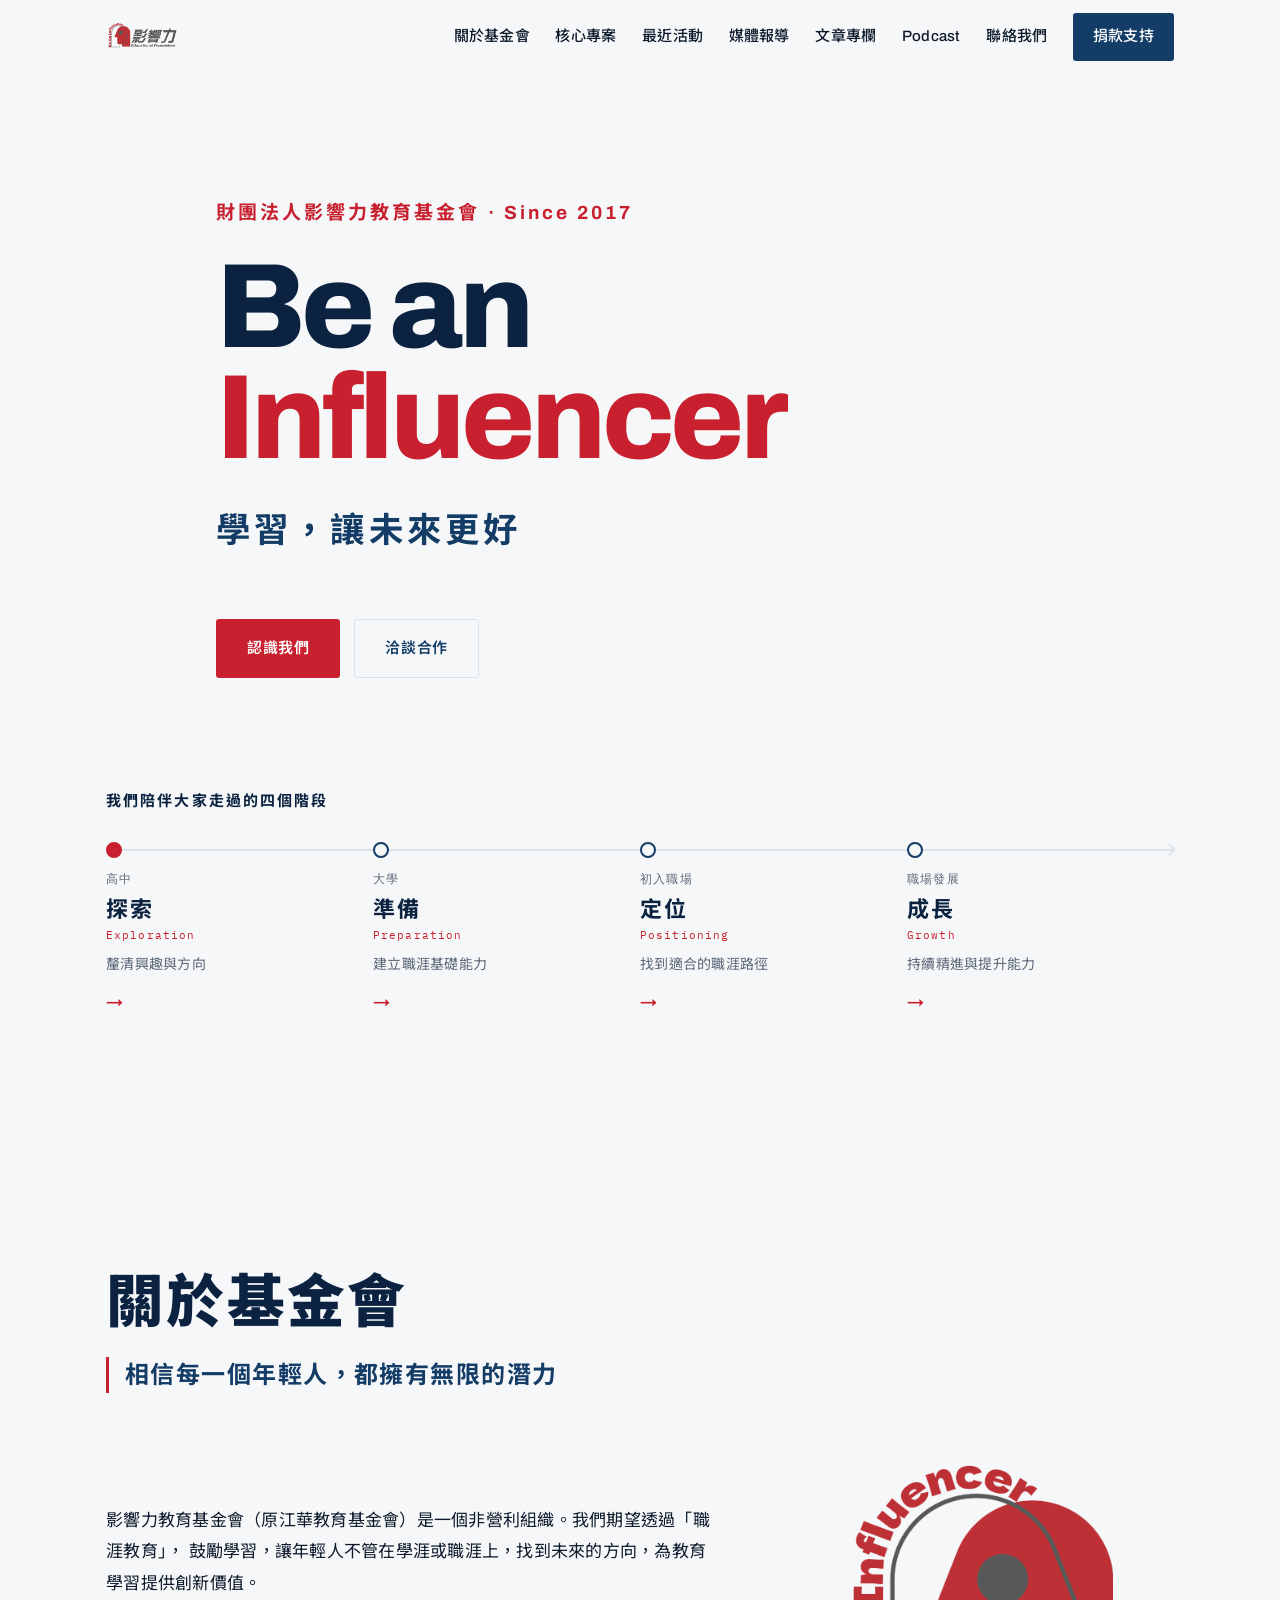
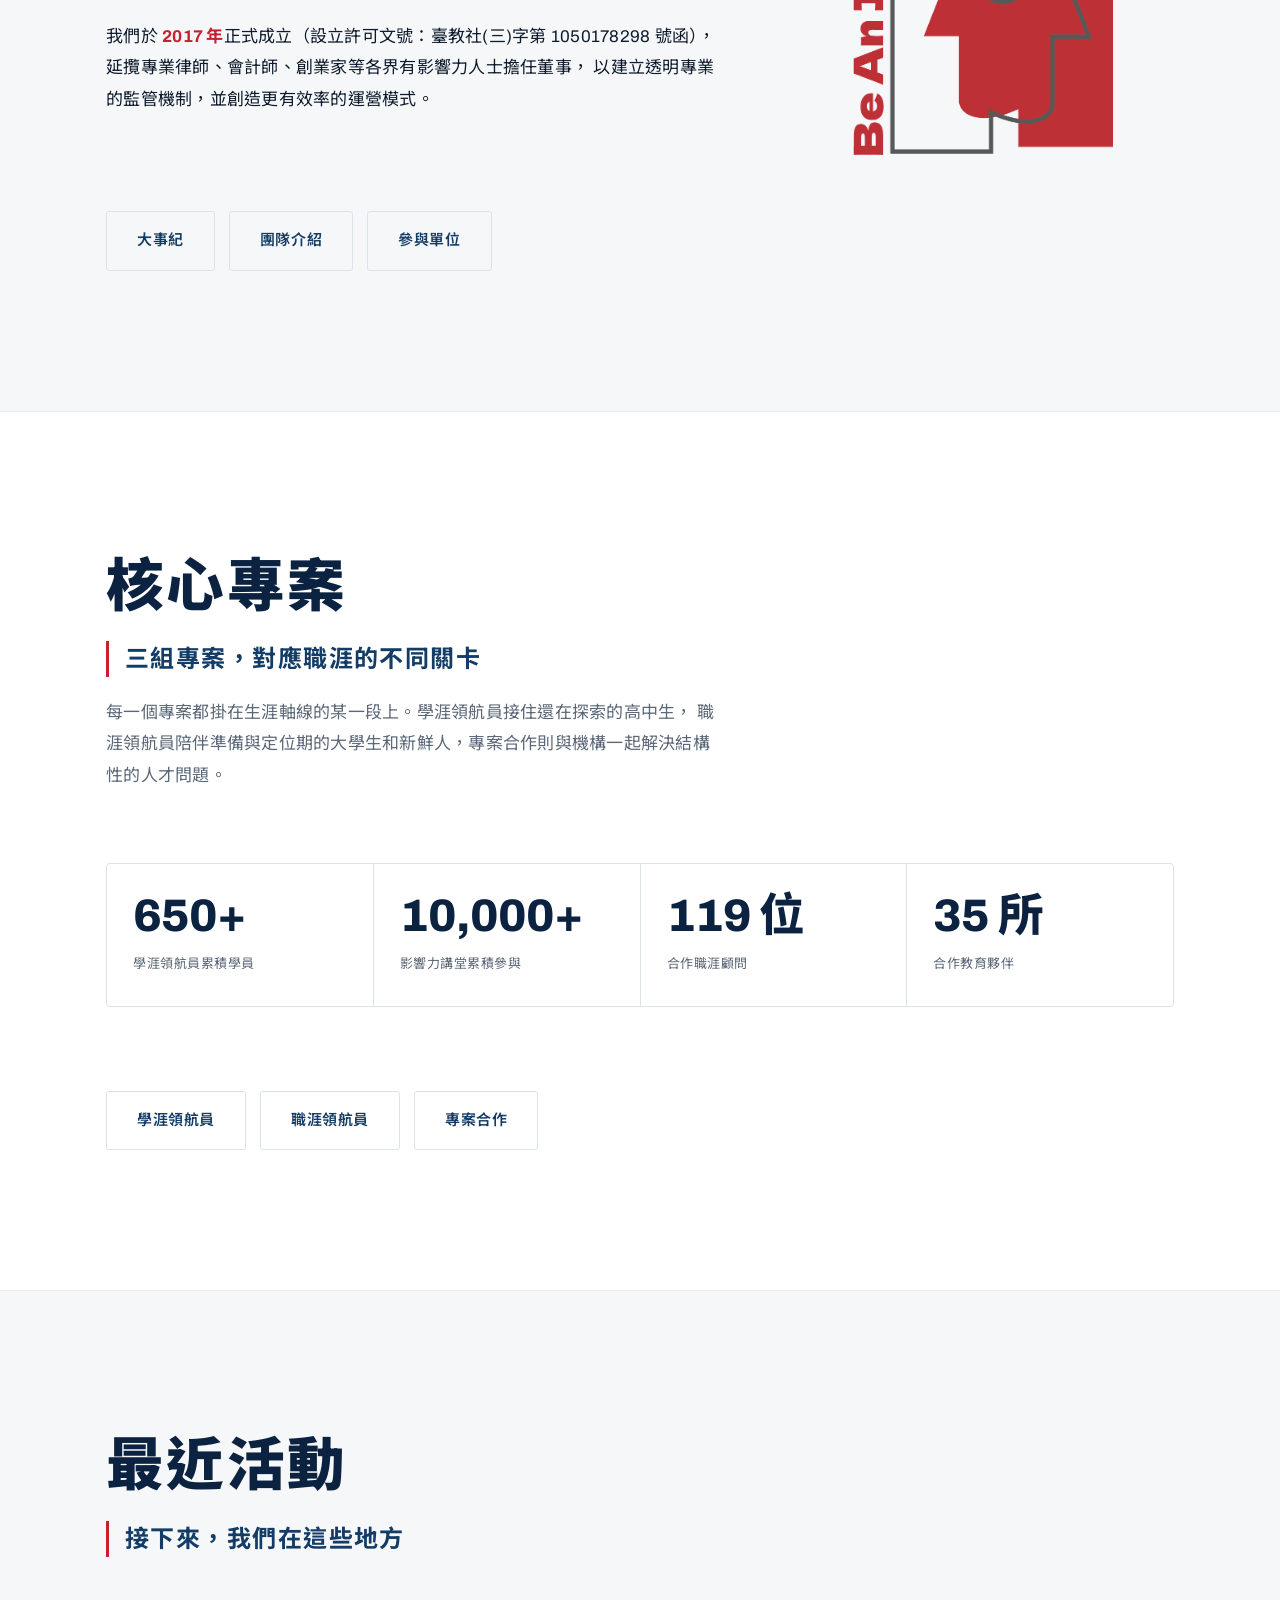
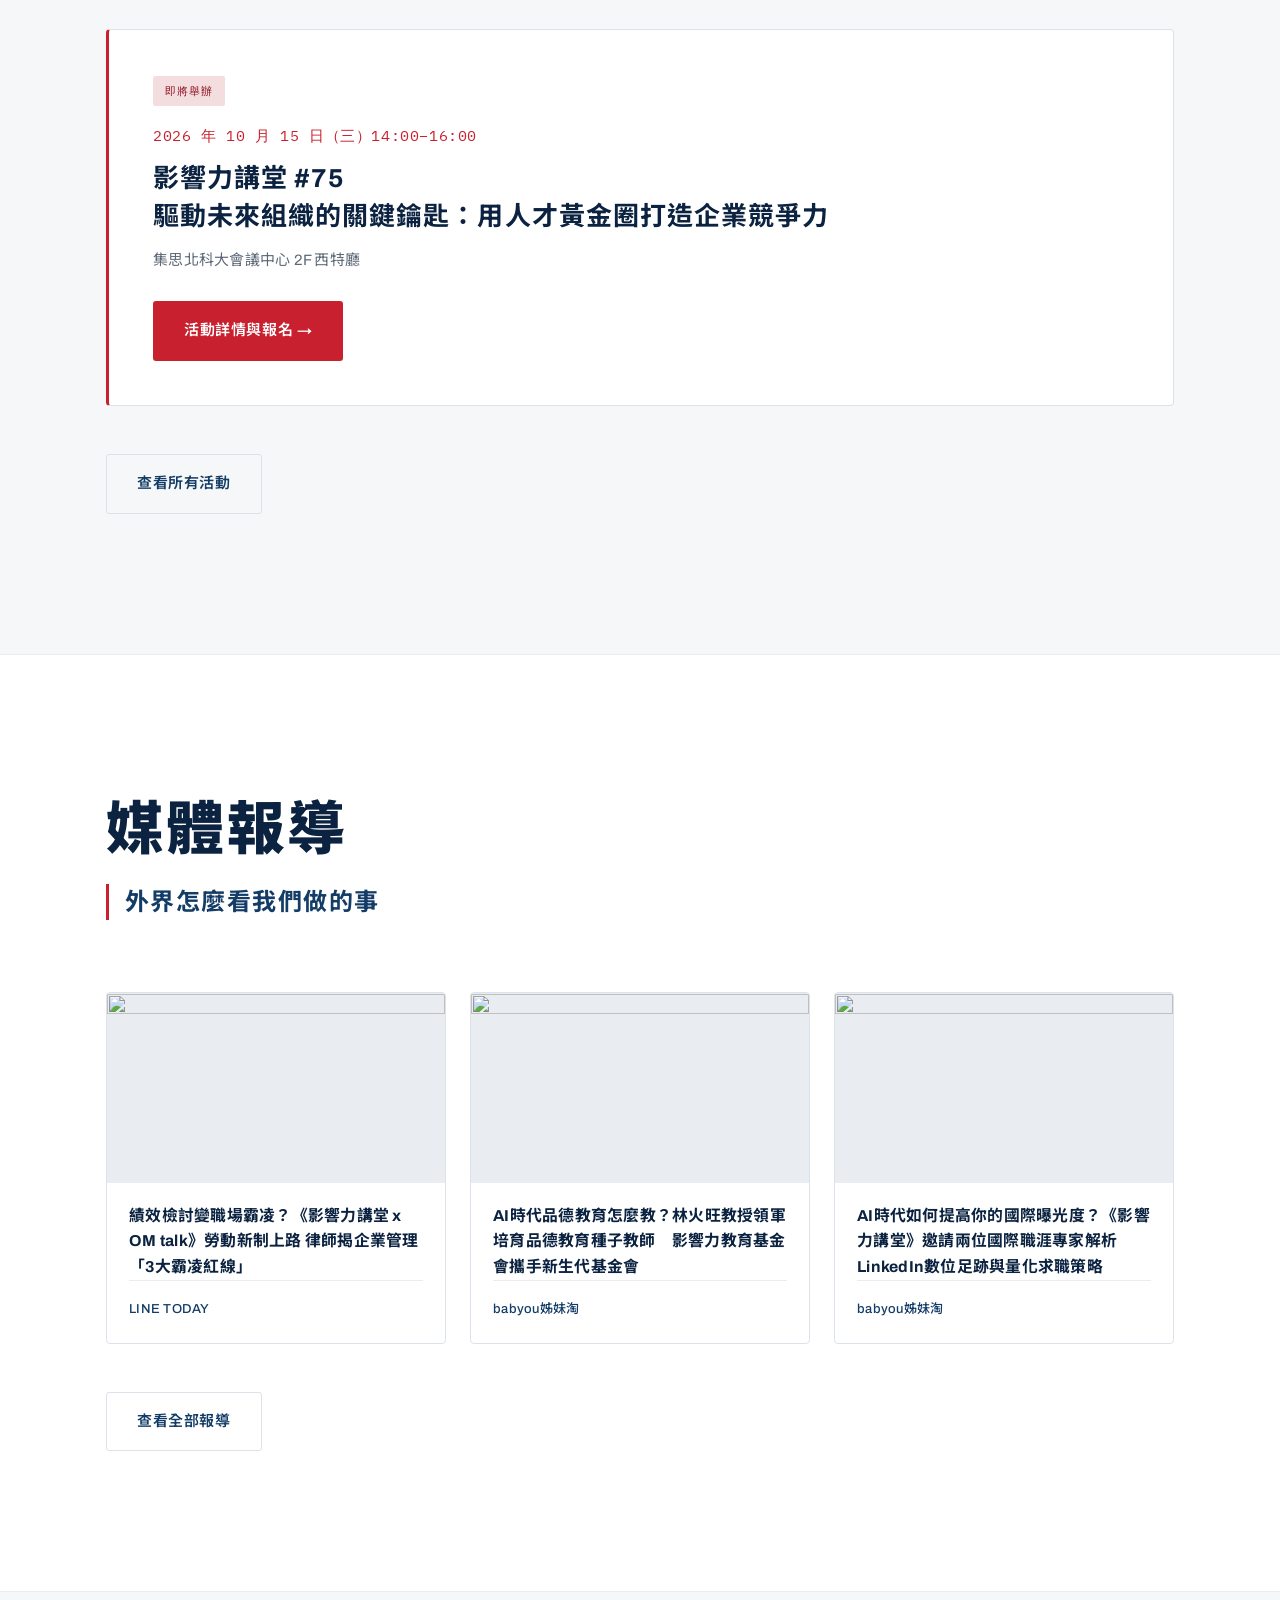
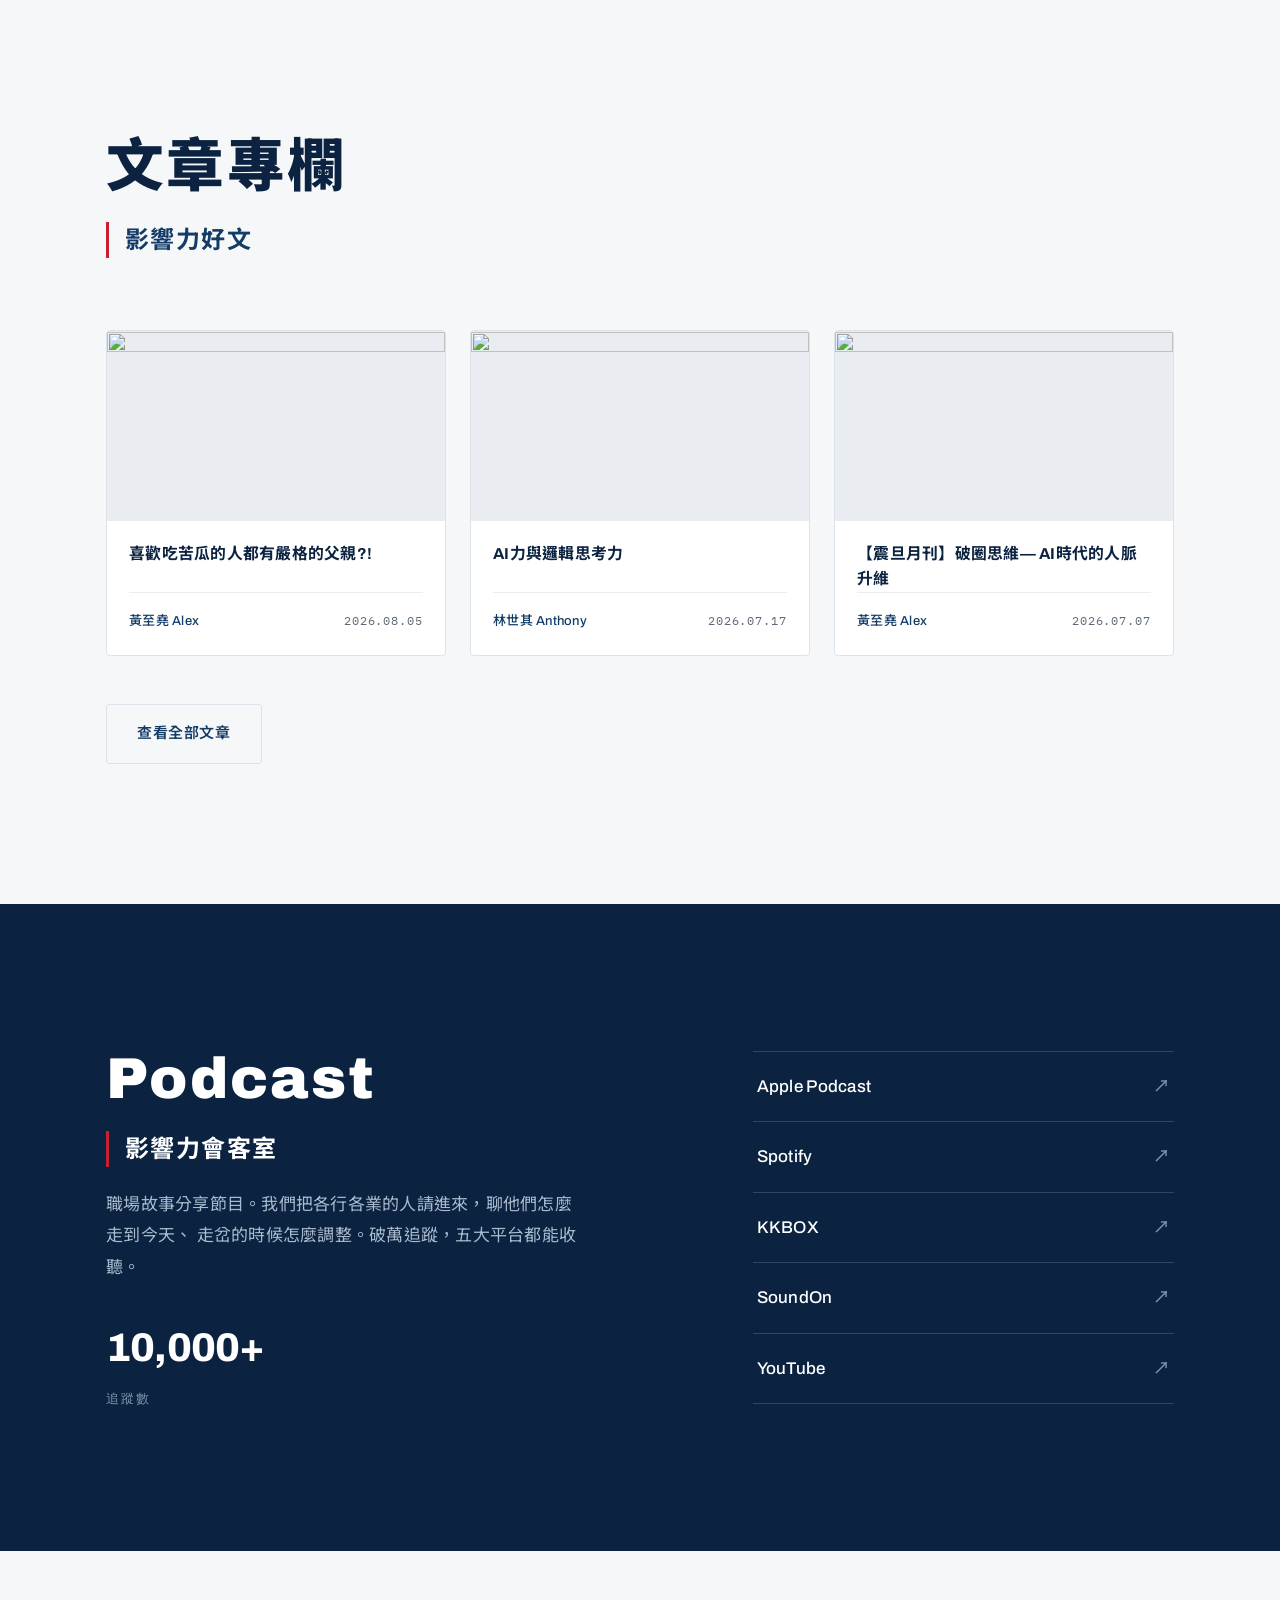
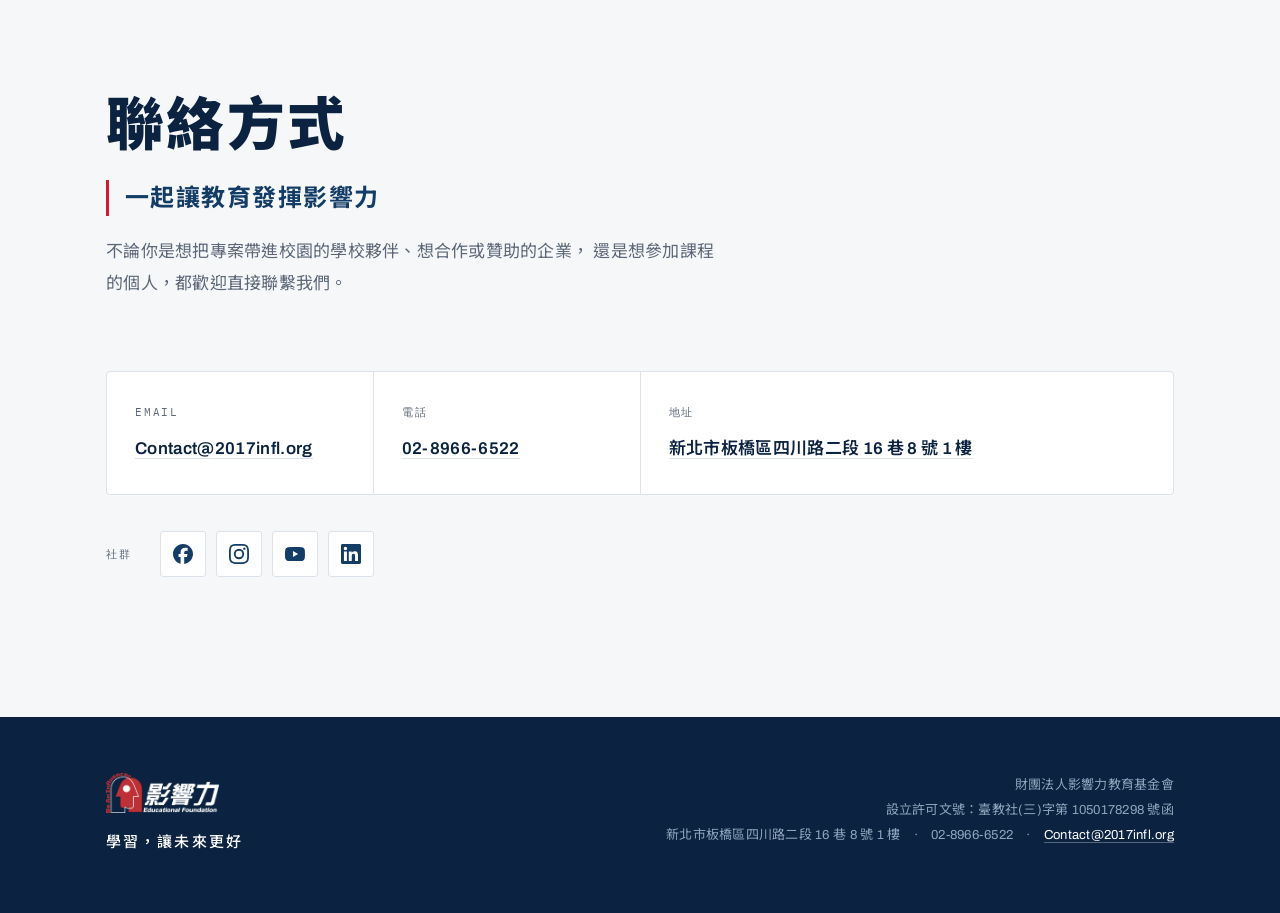
==== index.html @ ed35aace "Hero 改以認識基金會為主，大事紀改條列並支援手機直向 Hero - 機構全名加上「· Since 2017」 - 主按鈕改為「認識我們」（連 #about），次按鈕「洽談合作」（連 #contac" ====
<!DOCTYPE html>
<html lang="zh-Hant-TW">
<head>
<meta charset="utf-8">
<meta name="viewport" content="width=device-width, initial-scale=1">
<title>影響力教育基金會 Be an Influencer｜以職涯教育連結教育與產業</title>
<meta name="description" content="財團法人影響力教育基金會自 2017 年起長期致力於職涯教育，從高中探索到職場成長，陪伴年輕人找方向、找工作。累積服務逾萬人次，合作 35 所學校與台積電慈善基金會、臺北榮民總醫院等單位。">
<link rel="icon" href="./images/logo.png">
<meta property="og:title" content="影響力教育基金會 Be an Influencer">
<meta property="og:description" content="以職涯教育為核心，連結教育與產業資源，培育青年探索方向並實踐影響力。">
<meta property="og:image" content="./images/banner.jpg">
<meta property="og:type" content="website">
<link rel="preconnect" href="https://fonts.googleapis.com">
<link rel="preconnect" href="https://fonts.gstatic.com" crossorigin>
<link href="https://fonts.googleapis.com/css2?family=Archivo:wght@400;500;600;700;800&family=IBM+Plex+Mono:wght@400;500;700&family=Noto+Sans+TC:wght@400;500;700;900&display=swap" rel="stylesheet">
<link rel="stylesheet" href="./style.css">
<script>
/* 只有 JS 正常運作時才隱藏進場元素。JS 掛掉時內容仍然看得到。 */
document.documentElement.classList.add('has-js');
</script>
</head>
<body>

<a class="skiplink" href="#main">跳到主要內容</a>

<header class="nav" id="nav">
  <div class="nav__inner">
    <a class="nav__brand" href="#top" aria-label="影響力教育基金會 首頁">
      <img src="./images/logo.png" alt="影響力教育基金會 Be an Influencer">
    </a>
    <nav class="nav__links" id="navLinks" aria-label="主要導覽">
      <a href="#about">關於基金會</a>
      <a href="#programs">核心專案</a>
      <a href="#events">最近活動</a>
      <a href="#press">媒體報導</a>
      <a href="#articles">文章專欄</a>
      <a href="#podcast">Podcast</a>
      <a href="#contact">聯絡我們</a>
      <a class="nav__cta" href="./donate.html">捐款支持</a>
    </nav>
    <button class="nav__toggle" id="navToggle" aria-expanded="false" aria-controls="navLinks">
      <span class="nav__toggle-bars" aria-hidden="true"></span>
      <span class="sr-only">開啟選單</span>
    </button>
  </div>
</header>

<main id="main">

<!-- ════════ 1. 開頭 ════════ -->
<section class="hero" id="top">
  <div class="wrap hero__grid">
    <p class="eyebrow hero__eyebrow">財團法人影響力教育基金會 · Since 2017</p>
    <h1 class="hero__title">
      <span class="hero__en">Be an <em>Influencer</em></span>
      <span class="hero__zh">學習，讓未來更好</span>
    </h1>
    <div class="hero__actions">
      <a class="btn btn--solid" href="#about">認識我們</a>
      <a class="btn btn--ghost" href="#contact">洽談合作</a>
    </div>
  </div>

  <!-- 生涯階段軸線：全站的結構主軸 -->
  <div class="wrap">
    <div class="axis" id="axis">
      <p class="axis__caption">我們陪伴大家走過的四個階段</p>
      <div class="axis__scroll">
        <ol class="axis__track" aria-label="生涯階段軸線">
          <li class="axis__stop" style="--i:0">
            <a class="axis__link" href="./program-explore.html">
              <span class="axis__dot" aria-hidden="true"></span>
              <span class="axis__stage">高中</span>
              <span class="axis__name">探索</span>
              <span class="axis__en">Exploration</span>
              <span class="axis__desc">釐清興趣與方向</span>
              <span class="axis__more" aria-hidden="true"><span class="axis__more-arrow">→</span><span class="axis__more-text">查看詳情</span></span>
            </a>
          </li>
          <li class="axis__stop" style="--i:1">
            <a class="axis__link" href="./program-career.html">
              <span class="axis__dot" aria-hidden="true"></span>
              <span class="axis__stage">大學</span>
              <span class="axis__name">準備</span>
              <span class="axis__en">Preparation</span>
              <span class="axis__desc">建立職涯基礎能力</span>
              <span class="axis__more" aria-hidden="true"><span class="axis__more-arrow">→</span><span class="axis__more-text">查看詳情</span></span>
            </a>
          </li>
          <li class="axis__stop" style="--i:2">
            <a class="axis__link" href="./program-career.html">
              <span class="axis__dot" aria-hidden="true"></span>
              <span class="axis__stage">初入職場</span>
              <span class="axis__name">定位</span>
              <span class="axis__en">Positioning</span>
              <span class="axis__desc">找到適合的職涯路徑</span>
              <span class="axis__more" aria-hidden="true"><span class="axis__more-arrow">→</span><span class="axis__more-text">查看詳情</span></span>
            </a>
          </li>
          <li class="axis__stop" style="--i:3">
            <a class="axis__link" href="./program-career.html">
              <span class="axis__dot" aria-hidden="true"></span>
              <span class="axis__stage">職場發展</span>
              <span class="axis__name">成長</span>
              <span class="axis__en">Growth</span>
              <span class="axis__desc">持續精進與提升能力</span>
              <span class="axis__more" aria-hidden="true"><span class="axis__more-arrow">→</span><span class="axis__more-text">查看詳情</span></span>
            </a>
          </li>
        </ol>
      </div>
    </div>
  </div>
</section>

<!-- ════════ 2. 關於基金會 ════════ -->
<section class="section" id="about">
  <div class="wrap">
    <header class="shead reveal">
      <h2 class="shead__title">關於基金會</h2>
      <p class="shead__statement">相信每一個年輕人，都擁有無限的潛力</p>
    </header>

    <div class="about__intro reveal">
      <div class="about__story">
        <p>
          影響力教育基金會（原江華教育基金會）是一個非營利組織。我們期望透過「職涯教育」，
          鼓勵學習，讓年輕人不管在學涯或職涯上，找到未來的方向，為教育學習提供創新價值。
        </p>
        <p>
          我們於 <strong>2017 年</strong>正式成立（設立許可文號：臺教社(三)字第 1050178298 號函），
          延攬專業律師、會計師、創業家等各界有影響力人士擔任董事，
          以建立透明專業的監管機制，並創造更有效率的運營模式。
        </p>
      </div>
      <div class="about__mark" aria-hidden="true">
        <img src="./images/logo.png" alt="">
      </div>
    </div>

    <nav class="subnav reveal" aria-label="關於基金會的延伸頁面">
      <a class="btn btn--ghost" href="./milestones.html">大事紀</a>
      <a class="btn btn--ghost" href="./team.html">團隊介紹</a>
      <a class="btn btn--ghost" href="./partners.html">參與單位</a>
    </nav>
  </div>
</section>

<!-- ════════ 3. 核心專案 ════════ -->
<section class="section section--tint" id="programs">
  <div class="wrap">
    <header class="shead reveal">
      <h2 class="shead__title">核心專案</h2>
      <p class="shead__statement">三組專案，對應職涯的不同關卡</p>
      <p class="shead__lead">
        每一個專案都掛在生涯軸線的某一段上。學涯領航員接住還在探索的高中生，
        職涯領航員陪伴準備與定位期的大學生和新鮮人，專案合作則與機構一起解決結構性的人才問題。
      </p>
    </header>

    <div class="stats reveal">
      <div class="stat"><span class="stat__n" data-count="650" data-suffix="+">0</span><span class="stat__l">學涯領航員累積學員</span></div>
      <div class="stat"><span class="stat__n" data-count="10000" data-suffix="+">0</span><span class="stat__l">影響力講堂累積參與</span></div>
      <div class="stat"><span class="stat__n" data-count="119" data-suffix=" 位">0</span><span class="stat__l">合作職涯顧問</span></div>
      <div class="stat"><span class="stat__n" data-count="35" data-suffix=" 所">0</span><span class="stat__l">合作教育夥伴</span></div>
    </div>

    <nav class="subnav reveal" aria-label="三組核心專案">
      <a class="btn btn--ghost" href="./program-explore.html">學涯領航員</a>
      <a class="btn btn--ghost" href="./program-career.html">職涯領航員</a>
      <a class="btn btn--ghost" href="./program-partnership.html">專案合作</a>
    </nav>
  </div>
</section>

<!-- ════════ 4. 最近活動 ════════ -->
<section class="section" id="events">
  <div class="wrap">
    <header class="shead reveal">
      <h2 class="shead__title">最近活動</h2>
      <p class="shead__statement">接下來，我們在這些地方</p>
    </header>

    <article class="event reveal">
      <p class="event__tag">即將舉辦</p>
      <p class="event__date"><time datetime="2026-10-15T14:00+08:00">2026 年 10 月 15 日（三）14:00–16:00</time></p>
      <h3 class="event__title">影響力講堂 #75<br>驅動未來組織的關鍵鑰匙：用人才黃金圈打造企業競爭力</h3>
      <p class="event__place">集思北科大會議中心 2F 西特廳</p>
      <p class="event__cta">
        <a class="btn btn--solid" href="https://www.2017infl.org/event-details/ying-xiang-li-jiang-tang-75-qu-dong-wei-lai-zu-zhi-de-guan-jian-yao-shi-yong-ren-cai-huang-jin-quan-da-zao-qi-ye-jing-zh" target="_blank" rel="noopener noreferrer">活動詳情與報名 →</a>
      </p>
    </article>

    <p class="press__more reveal">
      <a class="btn btn--ghost" href="https://www.2017infl.org/activities" target="_blank" rel="noopener noreferrer">查看所有活動</a>
    </p>
  </div>
</section>

<!-- ════════ 5. 媒體報導 ════════ -->
<section class="section section--tint" id="press">
  <div class="wrap">
    <header class="shead reveal">
      <h2 class="shead__title">媒體報導</h2>
      <p class="shead__statement">外界怎麼看我們做的事</p>
    </header>

    <ul class="arts">
      <li class="art reveal"><a class="art__link" href="https://today.line.me/tw/v3/article/zN8oRO6" target="_blank" rel="noopener noreferrer"><img class="art__img" src="https://static.wixstatic.com/media/e09329_c7d6fce09e0740fdb7e1c55946be9077~mv2.jpg/v1/fill/w_640,h_360,al_c,q_80,enc_auto/cover.jpg" alt="" width="640" height="360" loading="lazy" decoding="async"><span class="art__body"><span class="art__t">績效檢討變職場霸凌？《影響力講堂 x OM talk》勞動新制上路 律師揭企業管理「3大霸凌紅線」</span><span class="art__meta"><span class="art__by">LINE TODAY</span></span></span></a></li>
      <li class="art reveal"><a class="art__link" href="https://babyou.me/be_an_influencer_20260806" target="_blank" rel="noopener noreferrer"><img class="art__img" src="https://static.wixstatic.com/media/e09329_e94300084a4144adbe1d52cbd1fd4bc7~mv2.jpg/v1/fill/w_640,h_360,al_c,q_80,enc_auto/cover.jpg" alt="" width="640" height="360" loading="lazy" decoding="async"><span class="art__body"><span class="art__t">AI時代品德教育怎麼教？林火旺教授領軍培育品德教育種子教師　影響力教育基金會攜手新生代基金會</span><span class="art__meta"><span class="art__by">babyou姊妹淘</span></span></span></a></li>
      <li class="art reveal"><a class="art__link" href="https://babyou.me/be_an_influencer_20260729" target="_blank" rel="noopener noreferrer"><img class="art__img" src="https://static.wixstatic.com/media/e09329_327df877bb6d455cb822d42868b40230~mv2.jpg/v1/fill/w_640,h_360,al_c,q_80,enc_auto/cover.jpg" alt="" width="640" height="360" loading="lazy" decoding="async"><span class="art__body"><span class="art__t">AI時代如何提高你的國際曝光度？《影響力講堂》邀請兩位國際職涯專家解析LinkedIn數位足跡與量化求職策略</span><span class="art__meta"><span class="art__by">babyou姊妹淘</span></span></span></a></li>
    </ul>

    <p class="press__more reveal">
      <a class="btn btn--ghost" href="./press.html">查看全部報導</a>
    </p>
  </div>
</section>

<!-- ════════ 6. 文章專欄 ════════ -->
<section class="section" id="articles">
  <div class="wrap">
    <header class="shead reveal">
      <h2 class="shead__title">文章專欄</h2>
      <p class="shead__statement">影響力好文</p>
    </header>

    <ul class="arts">
      <li class="art reveal"><a class="art__link" href="https://vocus.cc/article/6a72d042fd897800015d7912" target="_blank" rel="noopener noreferrer"><img class="art__img" src="https://static.wixstatic.com/media/e09329_393a7411fc0445639fd5c7886efc0204~mv2.jpg/v1/fill/w_640,h_360,al_c,q_80,enc_auto/cover.jpg" alt="" width="640" height="360" loading="lazy" decoding="async"><span class="art__body"><span class="art__t">喜歡吃苦瓜的人都有嚴格的父親?!</span><span class="art__meta"><span class="art__by">黃至堯 Alex</span><span class="art__d">2026.08.05</span></span></span></a></li>
      <li class="art reveal"><a class="art__link" href="https://vocus.cc/article/6a59e3e4fd89780001f860b8" target="_blank" rel="noopener noreferrer"><img class="art__img" src="https://static.wixstatic.com/media/e09329_a7b2f09442c34fdc9d459d7b27ab6f89~mv2.jpg/v1/fill/w_640,h_360,al_c,q_80,enc_auto/cover.jpg" alt="" width="640" height="360" loading="lazy" decoding="async"><span class="art__body"><span class="art__t">AI力與邏輯思考力</span><span class="art__meta"><span class="art__by">林世其 Anthony</span><span class="art__d">2026.07.17</span></span></span></a></li>
      <li class="art reveal"><a class="art__link" href="https://vocus.cc/article/6a4c5b83fd897800015028a9" target="_blank" rel="noopener noreferrer"><img class="art__img" src="https://static.wixstatic.com/media/e09329_cda02f50a69c4d5aa9b27ee98ae03d02~mv2.jpg/v1/fill/w_640,h_360,al_c,q_80,enc_auto/cover.jpg" alt="" width="640" height="360" loading="lazy" decoding="async"><span class="art__body"><span class="art__t">【震旦月刊】破圈思維— AI時代的人脈升維</span><span class="art__meta"><span class="art__by">黃至堯 Alex</span><span class="art__d">2026.07.07</span></span></span></a></li>
    </ul>

    <p class="press__more reveal">
      <a class="btn btn--ghost" href="./articles.html">查看全部文章</a>
    </p>
  </div>
</section>

<!-- ════════ 7. Podcast ════════ -->
<section class="section section--dark" id="podcast">
  <div class="wrap podcast">
    <div class="podcast__intro reveal">
      <h2 class="podcast__title">Podcast</h2>
      <p class="podcast__statement">影響力會客室</p>
      <p class="podcast__lead">
        職場故事分享節目。我們把各行各業的人請進來，聊他們怎麼走到今天、
        走岔的時候怎麼調整。破萬追蹤，五大平台都能收聽。
      </p>
      <p class="podcast__stat"><span>10,000+</span> 追蹤數</p>
    </div>
    <ul class="podcast__links reveal">
      <li><a href="https://podcasts.apple.com/tw/podcast/%E5%BD%B1%E9%9F%BF%E5%8A%9B%E6%9C%83%E5%AE%A2%E5%AE%A4/id1633167685" target="_blank" rel="noopener noreferrer"><span>Apple Podcast</span><i aria-hidden="true">↗</i></a></li>
      <li><a href="https://open.spotify.com/show/4erIYJzAPaKT6srntq5VeZ" target="_blank" rel="noopener noreferrer"><span>Spotify</span><i aria-hidden="true">↗</i></a></li>
      <li><a href="https://podcast.kkbox.com/channel/Cpi8d3owPT9VkZ0usA" target="_blank" rel="noopener noreferrer"><span>KKBOX</span><i aria-hidden="true">↗</i></a></li>
      <li><a href="https://player.soundon.fm/p/a1253614-a07f-44c2-892a-906afe06796d" target="_blank" rel="noopener noreferrer"><span>SoundOn</span><i aria-hidden="true">↗</i></a></li>
      <li><a href="https://youtube.com/playlist?list=PLrUVj6qqDXPIAK2npj2td7zwv5VtVMkLU" target="_blank" rel="noopener noreferrer"><span>YouTube</span><i aria-hidden="true">↗</i></a></li>
    </ul>
  </div>
</section>

<!-- ════════ 8. 聯絡方式 ════════ -->
<section class="section" id="contact">
  <div class="wrap">
    <header class="shead reveal">
      <h2 class="shead__title">聯絡方式</h2>
      <p class="shead__statement">一起讓教育發揮影響力</p>
      <p class="shead__lead">
        不論你是想把專案帶進校園的學校夥伴、想合作或贊助的企業，
        還是想參加課程的個人，都歡迎直接聯繫我們。
      </p>
    </header>

    <div class="contact reveal">
      <div class="contact__block">
        <p class="contact__label">Email</p>
        <a class="contact__value contact__value--link" href="mailto:Contact@2017infl.org">Contact@2017infl.org</a>
      </div>
      <div class="contact__block">
        <p class="contact__label">電話</p>
        <a class="contact__value contact__value--link" href="tel:+886289666522">02-8966-6522</a>
      </div>
      <div class="contact__block contact__block--wide">
        <p class="contact__label">地址</p>
        <a class="contact__value contact__value--link" href="https://www.google.com/maps/search/?api=1&query=%E6%96%B0%E5%8C%97%E5%B8%82%E6%9D%BF%E6%A9%8B%E5%8D%80%E5%9B%9B%E5%B7%9D%E8%B7%AF%E4%BA%8C%E6%AE%B516%E5%B7%B78%E8%99%9F" target="_blank" rel="noopener noreferrer">新北市板橋區四川路二段 16 巷 8 號 1 樓</a>
      </div>
    </div>

    <div class="social reveal">
      <p class="social__label">社群</p>
      <ul class="social__list">
        <li>
          <a class="social__link social__link--fb" href="https://www.facebook.com/beaninfluencer2017/" target="_blank" rel="noopener noreferrer" aria-label="Facebook（另開新視窗）">
            <svg class="social__icon" viewBox="0 0 24 24" aria-hidden="true" focusable="false"><path d="M9.101 23.691v-7.98H6.627v-3.667h2.474v-1.58c0-4.085 1.848-5.978 5.858-5.978.401 0 .955.042 1.468.103a8.68 8.68 0 0 1 1.141.195v3.325a8.623 8.623 0 0 0-.653-.036 26.805 26.805 0 0 0-.733-.009c-.707 0-1.259.096-1.675.309a1.686 1.686 0 0 0-.679.622c-.258.42-.374.995-.374 1.752v1.297h3.919l-.386 2.103-.287 1.564h-3.246v8.245C19.396 23.238 24 18.179 24 12.044c0-6.627-5.373-12-12-12s-12 5.373-12 12c0 5.628 3.874 10.35 9.101 11.647Z"/></svg>
          </a>
        </li>
        <li>
          <a class="social__link social__link--ig" href="https://www.instagram.com/beaninfluencer2017/" target="_blank" rel="noopener noreferrer" aria-label="Instagram（另開新視窗）">
            <svg class="social__icon" viewBox="0 0 24 24" aria-hidden="true" focusable="false"><path d="M12 2.163c3.204 0 3.584.012 4.85.07 3.252.148 4.771 1.691 4.919 4.919.058 1.265.069 1.645.069 4.849 0 3.205-.012 3.584-.069 4.849-.149 3.225-1.664 4.771-4.919 4.919-1.266.058-1.644.07-4.85.07-3.204 0-3.584-.012-4.849-.07-3.26-.149-4.771-1.699-4.919-4.92-.058-1.265-.07-1.644-.07-4.849 0-3.204.013-3.583.07-4.849.149-3.227 1.664-4.771 4.919-4.919 1.266-.057 1.645-.069 4.849-.069zM12 0C8.741 0 8.333.014 7.053.072 2.695.272.273 2.69.073 7.052.014 8.333 0 8.741 0 12c0 3.259.014 3.668.072 4.948.2 4.358 2.618 6.78 6.98 6.98C8.333 23.986 8.741 24 12 24c3.259 0 3.668-.014 4.948-.072 4.354-.2 6.782-2.618 6.979-6.98.059-1.28.073-1.689.073-4.948 0-3.259-.014-3.667-.072-4.947-.196-4.354-2.617-6.78-6.979-6.98C15.668.014 15.259 0 12 0zm0 5.838a6.162 6.162 0 1 0 0 12.324 6.162 6.162 0 0 0 0-12.324zM12 16a4 4 0 1 1 0-8 4 4 0 0 1 0 8zm6.406-11.845a1.44 1.44 0 1 0 0 2.881 1.44 1.44 0 0 0 0-2.881z"/></svg>
          </a>
        </li>
        <li>
          <a class="social__link social__link--yt" href="https://www.youtube.com/@beaninfluencer2017" target="_blank" rel="noopener noreferrer" aria-label="YouTube（另開新視窗）">
            <svg class="social__icon" viewBox="0 0 24 24" aria-hidden="true" focusable="false"><path d="M23.498 6.186a3.016 3.016 0 0 0-2.122-2.136C19.505 3.545 12 3.545 12 3.545s-7.505 0-9.377.505A3.017 3.017 0 0 0 .502 6.186C0 8.07 0 12 0 12s0 3.93.502 5.814a3.016 3.016 0 0 0 2.122 2.136c1.871.505 9.376.505 9.376.505s7.505 0 9.377-.505a3.015 3.015 0 0 0 2.122-2.136C24 15.93 24 12 24 12s0-3.93-.502-5.814zM9.545 15.568V8.432L15.818 12l-6.273 3.568z"/></svg>
          </a>
        </li>
        <li>
          <a class="social__link social__link--li" href="https://www.linkedin.com/company/13665495/" target="_blank" rel="noopener noreferrer" aria-label="LinkedIn（另開新視窗）">
            <svg class="social__icon" viewBox="0 0 24 24" aria-hidden="true" focusable="false"><path d="M20.447 20.452h-3.554v-5.569c0-1.328-.027-3.037-1.852-3.037-1.853 0-2.136 1.445-2.136 2.939v5.667H9.351V9h3.414v1.561h.046c.477-.9 1.637-1.85 3.37-1.85 3.601 0 4.267 2.37 4.267 5.455v6.286zM5.337 7.433a2.062 2.062 0 1 1 0-4.125 2.062 2.062 0 0 1 0 4.125zm1.782 13.019H3.555V9h3.564v11.452zM22.225 0H1.771C.792 0 0 .774 0 1.729v20.542C0 23.227.792 24 1.771 24h20.451C23.2 24 24 23.227 24 22.271V1.729C24 .774 23.2 0 22.225 0z"/></svg>
          </a>
        </li>
      </ul>
    </div>
  </div>
</section>

</main>

<footer class="foot">
  <div class="wrap foot__inner">
    <div class="foot__brand">
      <img src="./images/logo-white.png" alt="影響力教育基金會" class="foot__logo">
      <p class="foot__tagline">學習，讓未來更好</p>
    </div>
    <div class="foot__meta">
      <p>財團法人影響力教育基金會</p>
      <p>設立許可文號：臺教社(三)字第 1050178298 號函</p>
      <p>新北市板橋區四川路二段 16 巷 8 號 1 樓　·　02-8966-6522　·　<a href="mailto:Contact@2017infl.org">Contact@2017infl.org</a></p>
    </div>
  </div>
</footer>

<script src="./script.js"></script>
</body>
</html>
---- style.css ----
/* ═══════════════════════════════════════════════
   影響力教育基金會 Be an Influencer
   淺色底 · 深藍為骨 · 品牌紅只在關鍵處出現
   ═══════════════════════════════════════════════ */

:root{
  --paper:      #F6F7F9;
  --card:       #FFFFFF;
  --ink:        #0E1B2C;
  --navy:       #133C66;
  --navy-deep:  #0B2340;
  --red:        #C8202E;
  --red-soft:   #F4DDDF;
  --muted:      #5C6878;
  --rule:       #DCE2EA;
  --rule-soft:  #E9EDF2;

  --wrap: 1180px;
  --gut: clamp(20px, 5vw, 56px);

  --f-disp: 'Archivo', 'Noto Sans TC', system-ui, sans-serif;
  --f-body: 'Archivo', 'Noto Sans TC', system-ui, sans-serif;
  --f-mono: 'IBM Plex Mono', ui-monospace, monospace;

  --ease: cubic-bezier(.22,.61,.36,1);
}

*,*::before,*::after{ box-sizing:border-box; }

/* scroll-padding-top 要大於導覽列高度（74px），跳轉落點才不會被蓋住。
   數值與 script.js 的 HASH_OFFSET 必須一致。 */
html{ scroll-behavior:smooth; scroll-padding-top:96px; -webkit-text-size-adjust:100%; }

body{
  margin:0;
  background:var(--paper);
  color:var(--ink);
  font-family:var(--f-body);
  font-size:17px;
  line-height:1.85;
  letter-spacing:.015em;
  -webkit-font-smoothing:antialiased;
}

img{ max-width:100%; display:block; }
a{ color:inherit; }

.sr-only{
  position:absolute; width:1px; height:1px; padding:0; margin:-1px;
  overflow:hidden; clip:rect(0 0 0 0); white-space:nowrap; border:0;
}

.skiplink{
  position:absolute; left:-9999px; top:0; z-index:200;
  background:var(--navy); color:#fff; padding:12px 20px; text-decoration:none;
}
.skiplink:focus{ left:0; }

:focus-visible{ outline:2px solid var(--red); outline-offset:3px; border-radius:2px; }

.wrap{ width:100%; max-width:var(--wrap); margin-inline:auto; padding-inline:var(--gut); }

/* ─── 共用元件 ─────────────────────────────── */

/* 目前全站只有 Hero 的機構全名在用 */
.eyebrow{
  font-size:clamp(1rem,1.6vw,1.1875rem);
  font-weight:700;
  letter-spacing:.16em;
  color:var(--red);
  margin:0 0 22px;
}

.btn{
  display:inline-flex; align-items:center; justify-content:center;
  padding:15px 30px;
  font-family:var(--f-disp);
  font-size:.9375rem; font-weight:600; letter-spacing:.04em;
  text-decoration:none; border-radius:3px;
  border:1px solid transparent;
  transition:background .25s var(--ease), color .25s var(--ease),
             border-color .25s var(--ease), transform .25s var(--ease);
}
.btn--solid{ background:var(--red); color:#fff; }
.btn--solid:hover{ background:#A81724; transform:translateY(-2px); }
.btn--ghost{ border-color:var(--rule); color:var(--navy); background:transparent; }
.btn--ghost:hover{ border-color:var(--navy); background:#fff; transform:translateY(-2px); }

/* ─── 導覽列 ───────────────────────────────── */

/* 不使用 backdrop-filter：視覺效果有限，但會在部分瀏覽器造成
   sticky 元素的重繪殘影。改用接近不透明的實色背景。 */
.nav{
  position:sticky; top:0; z-index:100;
  background:var(--paper);
  border-bottom:1px solid transparent;
  transition:border-color .3s var(--ease), box-shadow .3s var(--ease);
}
.nav.is-stuck{
  border-bottom-color:var(--rule);
  box-shadow:0 6px 20px -18px rgba(11,35,64,.5);
}

.nav__inner{
  max-width:var(--wrap); margin-inline:auto; padding:0 var(--gut);
  height:74px; display:flex; align-items:center; justify-content:space-between; gap:24px;
}
.nav__brand{ display:flex; align-items:center; flex-shrink:0; }
.nav__brand img{ height:34px; width:auto; }

.nav__links{ display:flex; align-items:center; gap:clamp(14px,2vw,28px); }
.nav__links a{
  font-size:.9375rem; font-weight:500; text-decoration:none; color:var(--ink);
  position:relative; padding:6px 0; white-space:nowrap;
  transition:color .2s var(--ease);
}
.nav__links a::after{
  content:''; position:absolute; left:0; bottom:0; height:2px; width:100%;
  background:var(--red); transform:scaleX(0); transform-origin:left;
  transition:transform .3s var(--ease);
}
.nav__links a:hover{ color:var(--red); }
.nav__links a:hover::after{ transform:scaleX(1); }

.nav__cta{
  background:var(--navy); color:#fff !important; padding:10px 20px !important;
  border-radius:3px; font-weight:600;
}
.nav__cta::after{ display:none; }
.nav__cta:hover{ background:var(--red); }

.nav__toggle{
  display:none; width:44px; height:44px; padding:0;
  background:none; border:1px solid var(--rule); border-radius:3px; cursor:pointer;
}
.nav__toggle-bars,
.nav__toggle-bars::before,
.nav__toggle-bars::after{
  display:block; width:18px; height:1.5px; background:var(--ink);
  margin-inline:auto; transition:transform .3s var(--ease), opacity .2s var(--ease);
}
.nav__toggle-bars{ position:relative; }
.nav__toggle-bars::before{ content:''; position:absolute; top:-6px; }
.nav__toggle-bars::after{ content:''; position:absolute; top:6px; }
.nav__toggle[aria-expanded="true"] .nav__toggle-bars{ background:transparent; }
.nav__toggle[aria-expanded="true"] .nav__toggle-bars::before{ transform:translateY(6px) rotate(45deg); }
.nav__toggle[aria-expanded="true"] .nav__toggle-bars::after{ transform:translateY(-6px) rotate(-45deg); }

/* ─── 開頭 ─────────────────────────────────── */

.hero{ padding-top:clamp(64px,10vw,120px); padding-bottom:clamp(48px,7vw,88px); }

.hero__grid{ max-width:960px; }

.hero__eyebrow{
  opacity:0; transform:translateY(12px);
  animation:rise .8s var(--ease) .1s forwards;
}

.hero__title{ margin:0 0 clamp(38px,5vw,56px); }

.hero__en{
  display:block;
  font-family:var(--f-disp);
  font-size:clamp(3.2rem,10vw,7.5rem);
  font-weight:800;
  line-height:.92;
  letter-spacing:-.035em;
  color:var(--navy-deep);
  opacity:0; transform:translateY(24px);
  animation:rise 1s var(--ease) .2s forwards;
}
.hero__en em{ font-style:normal; color:var(--red); }

.hero__zh{
  display:block;
  margin-top:clamp(16px,2.5vw,26px);
  font-size:clamp(1.35rem,3.4vw,2.15rem);
  font-weight:700;
  letter-spacing:.12em;
  color:var(--navy);
  opacity:0; transform:translateY(20px);
  animation:rise 1s var(--ease) .38s forwards;
}

.hero__lead{
  max-width:62ch; margin:0 0 38px;
  font-size:clamp(1rem,1.4vw,1.125rem);
  color:var(--muted);
  opacity:0; transform:translateY(18px);
  animation:rise 1s var(--ease) .52s forwards;
}

.hero__actions{
  display:flex; flex-wrap:wrap; gap:14px;
  opacity:0; transform:translateY(16px);
  animation:rise 1s var(--ease) .66s forwards;
}

@keyframes rise{ to{ opacity:1; transform:none; } }

/* ─── 生涯階段軸線（signature） ─────────────── */

.axis{ margin-top:clamp(56px,9vw,110px); }

.axis__caption{
  font-size:.9375rem; font-weight:700; letter-spacing:.14em;
  color:var(--navy-deep); margin:0 0 26px;
  opacity:0; animation:rise 1s var(--ease) .8s forwards;
}

/* 橫向捲動容器：窄螢幕也維持橫向，捲動只發生在軸線內部 */
.axis__scroll{
  overflow-x:auto; overflow-y:hidden;
  padding-bottom:6px; margin-inline:calc(var(--gut) * -1); padding-inline:var(--gut);
  scrollbar-width:thin;
}

.axis__track{
  list-style:none; margin:0; padding:0;
  display:grid; grid-template-columns:repeat(4,minmax(215px,1fr));
  gap:0; position:relative;
  /* 同上：盒子要撐到內容寬度，軸線才會畫滿四個階段 */
  width:max-content; min-width:100%;
  /* 起點已經移到第一個圓點，靜止狀態就是 0%（線從「探索」開始往後長）。
     這裡若留舊的 12%，載入時會看到紅線先冒出來再縮回去。 */
  --axis-progress:0%;
  transition:--axis-progress .45s var(--ease);
}

/* 紅線進度：與大事紀同一套做法。inherits 必須是 true，
   值設在 .axis__track，畫線的卻是 ::before，不繼承就吃不到。 */
@property --axis-progress{
  syntax:'<percentage>';
  inherits:true;
  initial-value:0%;
}

/* 時間軸主線。起點是第一個圓點的中心（「探索」是起點，它左邊不該有線），
   實際數值由 script.js 量好寫進 --axis-start；8px 是 JS 失效時的備援值。 */
.axis__track::before{
  content:''; position:absolute; left:var(--axis-start,8px); right:0; top:7px; height:2px;
  background:linear-gradient(to right,
    var(--red) 0, var(--red) var(--axis-progress),
    var(--rule) var(--axis-progress), var(--rule) 100%);
  transform:scaleX(0); transform-origin:left;
  animation:drawLine 1.4s var(--ease) .9s forwards;
}
/* 時間軸終點箭頭：標示方向 */
.axis__track::after{
  content:''; position:absolute; right:0; top:3px;
  width:9px; height:9px; border-top:2px solid var(--rule); border-right:2px solid var(--rule);
  transform:rotate(45deg) scale(0); transform-origin:center;
  animation:arrowIn .5s var(--ease) 2.2s forwards;
}
@keyframes drawLine{ to{ transform:scaleX(1); } }
@keyframes arrowIn{ to{ transform:rotate(45deg) scale(1); } }

.axis__stop{
  position:relative;
  opacity:0; transform:translateY(14px);
  animation:rise .7s var(--ease) forwards;
  animation-delay:calc(1.1s + var(--i) * .16s);
}

.axis__link{
  display:block; padding:26px 22px 20px 0;
  text-decoration:none; color:inherit;
  border-radius:3px;
  transition:transform .3s var(--ease);
}
.axis__link:hover{ transform:translateY(-3px); }

.axis__dot{
  position:absolute; top:0; left:0;
  width:16px; height:16px; border-radius:50%;
  background:var(--paper);
  border:2px solid var(--navy);
  transition:background .3s var(--ease), border-color .3s var(--ease),
             box-shadow .3s var(--ease);
}
.axis__stop:first-child .axis__dot{ background:var(--red); border-color:var(--red); }

/* 已經走過的階段：圓點轉紅但不發光，讓紅線看起來是連續的 */
.axis__link.is-passed .axis__dot{ border-color:var(--red); }

.axis__link:hover .axis__dot,
.axis__link.is-active .axis__dot{
  background:var(--red); border-color:var(--red);
  box-shadow:0 0 0 5px var(--red-soft);
}
.axis__link.is-active .axis__name{ color:var(--red); }

.axis__stage{
  display:block; font-family:var(--f-mono); font-size:.75rem;
  letter-spacing:.1em; color:var(--muted); margin-bottom:6px;
}
.axis__name{
  display:block; font-size:1.375rem; font-weight:700;
  letter-spacing:.08em; color:var(--navy-deep); line-height:1.3;
  transition:color .3s var(--ease);
}
.axis__link:hover .axis__name{ color:var(--red); }
.axis__en{
  display:block; font-family:var(--f-mono); font-size:.7rem;
  letter-spacing:.1em; color:var(--red); margin-bottom:8px;
}
.axis__desc{
  display:block; font-size:.875rem; color:var(--muted); line-height:1.6;
}

/* 可點擊提示：箭頭常駐，游標移入時「查看詳情」浮現在旁邊 */
.axis__more{
  display:flex; align-items:center; gap:8px;
  margin-top:14px; color:var(--red);
  font-size:.8125rem; font-weight:700; letter-spacing:.08em;
}
.axis__more-arrow{
  font-size:1.0625rem; line-height:1;
  transition:transform .3s var(--ease);
}
.axis__more-text{
  opacity:0; transform:translateX(-6px);
  transition:opacity .3s var(--ease), transform .3s var(--ease);
}
.axis__link:hover .axis__more-arrow,
.axis__link:focus-visible .axis__more-arrow{ transform:translateX(3px); }
.axis__link:hover .axis__more-text,
.axis__link:focus-visible .axis__more-text{ opacity:1; transform:none; }

/* 從軸線跳過來時，短暫標示落點 */
.pcard__title:target{ animation:landed 2.2s var(--ease) 1; }
@keyframes landed{
  0%,60%{ color:var(--red); }
  100%{ color:var(--navy-deep); }
}

/* ─── 區塊骨架 ─────────────────────────────── */

.section{ padding-block:clamp(72px,11vw,140px); }
.section--tint{ background:#fff; border-block:1px solid var(--rule-soft); }
.section--dark{ background:var(--navy-deep); color:#fff; }

/* 區段標頭的三層階層：
   1. 區段名稱（最大）  2. 一句陳述（中）  3. 補充說明（最小） */
.shead{ max-width:760px; margin-bottom:clamp(44px,6vw,72px); }

.shead__title{
  margin:0;
  font-size:clamp(2.1rem,5vw,3.6rem);
  font-weight:900; line-height:1.2; letter-spacing:.04em;
  color:var(--navy-deep);
}
.shead__statement{
  /* 夠寬讓各頁的陳述句都排成一行，但仍有上限不會拉得太長 */
  margin:20px 0 0; max-width:46ch;
  font-size:clamp(1.125rem,2.1vw,1.5rem);
  font-weight:700; line-height:1.5; letter-spacing:.06em;
  color:var(--navy);
  padding-left:16px; border-left:3px solid var(--red);
}
.shead__lead{
  margin:20px 0 0; max-width:62ch;
  font-size:1.0625rem; color:var(--muted);
}

.sub{ margin-top:clamp(56px,8vw,96px); }
.sub__title{
  margin:0 0 8px;
  font-size:1.3125rem; font-weight:700; letter-spacing:.06em; color:var(--navy);
  padding-bottom:16px; border-bottom:2px solid var(--navy-deep);
}

/* ─── 關於基金會 ───────────────────────────── */

.about__intro{
  display:grid; grid-template-columns:minmax(0,1.6fr) minmax(0,1fr);
  gap:clamp(32px,6vw,80px); align-items:center;
}
.about__story p{
  margin:0 0 22px; font-size:1.0625rem; max-width:64ch;
}
.about__story p:last-child{ margin-bottom:0; }
.about__story strong{ color:var(--red); font-weight:700; }

/* 品牌頭像：從完整 logo 裁出頭部圖形（原圖 2127×1007，頭部在 x77 y97 w637 h710），
   沿用已載入的 logo.png，不另外增加圖檔請求 */
.about__mark{
  position:relative; overflow:hidden;
  width:100%; max-width:260px; aspect-ratio:637/710;
  justify-self:center;
}
.about__mark img{
  position:absolute;
  top:-13.66%; left:-12.09%;
  width:333.9%; max-width:none; height:auto;
}

/* 關於基金會底下的三個延伸頁面入口：與 Hero 的行動按鈕同一套排列與尺寸 */
.subnav{
  margin-top:clamp(36px,5vw,56px);
  display:flex; flex-wrap:wrap; gap:14px;
}

/* 大事紀時間軸：年份常駐，內容游標移入才展開 */
.tl{ margin-top:36px; }

.tl__scroll{
  overflow-x:auto; overflow-y:hidden;
  margin-inline:calc(var(--gut) * -1); padding-inline:var(--gut);
  padding-bottom:6px; scrollbar-width:thin;
}
.tl__track{
  list-style:none; margin:0; padding:0; position:relative;
  display:grid; grid-template-columns:repeat(9,minmax(96px,1fr));
  /* 必須讓盒子撐到內容實際寬度，否則軸線與圓點的座標系不一致，
     線會停在容器邊緣、畫不到後面幾個年份 */
  width:max-content; min-width:100%;
}
/* 註冊成可動畫的自訂屬性，紅線才會「長過去」而不是瞬間跳。
   inherits 必須是 true —— 值設在 .tl__track 上，但畫線的是 ::before，
   不繼承的話偽元素只會拿到 initial-value，線永遠是灰的。 */
@property --tl-progress{
  syntax:'<percentage>';
  inherits:true;
  initial-value:1%;
}
.tl__track{
  --tl-progress:1%;
  transition:--tl-progress .45s var(--ease);
}
/* 線從第一個圓點的中心開始（2017 是起點，它左邊不該有線）。
   實際數值由 script.js 量好寫進 --tl-start；8px 是 JS 失效時的備援值。 */
.tl__track::before{
  content:''; position:absolute; left:var(--tl-start,8px); right:0; top:7px; height:2px;
  background:linear-gradient(to right,
    var(--red) 0, var(--red) var(--tl-progress),
    var(--rule) var(--tl-progress), var(--rule) 100%);
}
.tl__track::after{
  content:''; position:absolute; right:0; top:3px;
  width:9px; height:9px;
  border-top:2px solid var(--rule); border-right:2px solid var(--rule);
  transform:rotate(45deg);
}

.tl__year{
  appearance:none; background:none; border:0; cursor:pointer;
  display:block; position:relative; width:100%; text-align:left;
  padding:26px 14px 10px 0; font:inherit;
}
.tl__dot{
  display:block; position:absolute; top:0;
  width:16px; height:16px; border-radius:50%;
  background:var(--paper); border:2px solid var(--navy);
  transition:background .25s var(--ease), border-color .25s var(--ease),
             box-shadow .25s var(--ease);
}
.tl__num{
  display:block;
  font-family:var(--f-mono); font-size:1rem; font-weight:500;
  letter-spacing:.06em; color:var(--muted);
  transition:color .25s var(--ease);
}
/* 已經走過的年份：圓點轉紅但不發光，讓紅線看起來是連續的 */
.tl__year.is-passed .tl__dot{ border-color:var(--red); }
.tl__year.is-passed .tl__num{ color:var(--navy); }

.tl__year:hover .tl__dot,
.tl__year.is-active .tl__dot{
  background:var(--red); border-color:var(--red);
  box-shadow:0 0 0 5px var(--red-soft);
}
.tl__year:hover .tl__num,
.tl__year.is-active .tl__num{ color:var(--red); font-weight:700; }

/* 內容面板：預留高度，切換年份時版面不跳動 */
.tl__panels{
  margin-top:26px; padding-top:26px; border-top:1px solid var(--rule);
  /* 撐到最高的那一年（2017，七項），桌機切換年份時頁面才不會跳動 */
  min-height:148px;
}
.tl__hint{
  margin:0; font-size:.9375rem; color:var(--muted); letter-spacing:.04em;
}
.tl__y{
  margin:0 0 8px; font-family:var(--f-mono); font-size:1.5rem;
  font-weight:500; letter-spacing:.04em; color:var(--red); line-height:1;
}
.tl__text{ margin:0; font-size:.9375rem; color:var(--muted); max-width:70ch; }

/* 大事紀內容改條列：桌機兩欄，避免面板太高 */
.tl__list{
  list-style:none; margin:0; padding:0; max-width:74ch;
  display:grid; grid-template-columns:1fr; gap:4px 34px;
}
/* 桌機固定兩欄：三欄對中文太窄，長項目會折行 */
@media (min-width:720px){
  .tl__list{ grid-template-columns:1fr 1fr; }
}
.tl__list li{
  position:relative; padding-left:14px;
  font-size:.9375rem; color:var(--muted); line-height:1.72;
}
.tl__list li::before{
  content:''; position:absolute; left:0; top:.82em;
  width:6px; height:1px; background:var(--red);
}

/* JS 可用時才收合；JS 失效就整份攤開，內容不會消失 */
.has-js .tl__panel{ display:none; }
.has-js .tl__panel.is-active{ display:block; animation:tlIn .35s var(--ease); }
.has-js .tl__hint.is-hidden{ display:none; }
@keyframes tlIn{ from{ opacity:0; transform:translateY(6px); } to{ opacity:1; transform:none; } }

/* 人員 */
.people{
  margin-top:36px;
  display:grid; grid-template-columns:repeat(auto-fill,minmax(228px,1fr)); gap:24px;
}
.person{
  background:var(--card); border:1px solid var(--rule); border-radius:4px;
  padding:22px; display:flex; flex-direction:column;
  transition:transform .3s var(--ease), box-shadow .3s var(--ease), border-color .3s var(--ease);
}
.person:hover{
  transform:translateY(-4px);
  border-color:var(--navy);
  box-shadow:0 16px 34px -20px rgba(11,35,64,.4);
}
.person__photo{
  width:100%; aspect-ratio:1/1; object-fit:cover; object-position:center 22%;
  border-radius:3px; background:var(--rule-soft); margin-bottom:18px;
}
.person__photo--tall{ object-position:center 18%; }

.person__monogram{
  width:100%; aspect-ratio:1/1; margin:0 0 18px; border-radius:3px;
  background:linear-gradient(150deg,#EDF1F6,#DFE6EE);
  color:var(--navy); font-size:2.75rem; font-weight:700; letter-spacing:.1em;
  display:flex; align-items:center; justify-content:center;
}

.person__name{
  margin:0; font-size:1.125rem; font-weight:700; letter-spacing:.08em; color:var(--navy-deep);
}
.person__en{
  display:block; font-family:var(--f-mono); font-size:.75rem;
  font-weight:400; letter-spacing:.06em; color:var(--muted); margin-top:4px;
}
.person__role{
  display:block; margin-top:8px;
  font-family:var(--f-mono); font-size:.7rem; letter-spacing:.14em;
  color:var(--red); font-weight:400;
}
.person__cv{
  list-style:none; margin:16px 0 0; padding:16px 0 0; border-top:1px solid var(--rule-soft);
  font-size:.8125rem; color:var(--muted); line-height:1.72;
}
.person__cv li{ position:relative; padding-left:13px; }
.person__cv li::before{
  content:''; position:absolute; left:0; top:.7em;
  width:5px; height:1px; background:var(--red);
}

/* ─── 核心專案 ─────────────────────────────── */

.stats{
  display:grid; grid-template-columns:repeat(auto-fit,minmax(160px,1fr));
  gap:1px; background:var(--rule);
  border:1px solid var(--rule); border-radius:4px; overflow:hidden;
  margin-bottom:clamp(48px,7vw,84px);
}
.stat{ background:var(--card); padding:30px 26px; }
.stat__n{
  display:block; font-family:var(--f-disp);
  font-size:clamp(2rem,3.6vw,2.85rem); font-weight:800;
  letter-spacing:-.02em; line-height:1; color:var(--navy-deep);
  font-variant-numeric:tabular-nums;
}
.stat__l{ display:block; margin-top:12px; font-size:.8125rem; color:var(--muted); letter-spacing:.04em; }

.prog{ margin-bottom:clamp(48px,7vw,80px); }
.prog:last-of-type{ margin-bottom:0; }


.prog__body{
  display:grid; grid-template-columns:repeat(auto-fit,minmax(300px,1fr)); gap:20px;
}

.pcard{
  background:var(--card); border:1px solid var(--rule); border-radius:4px;
  padding:30px 28px; display:flex; flex-direction:column;
  transition:transform .3s var(--ease), box-shadow .3s var(--ease), border-color .3s var(--ease);
}
.pcard:hover{
  transform:translateY(-4px); border-color:var(--navy);
  box-shadow:0 18px 40px -24px rgba(11,35,64,.42);
}
.pcard__title{
  margin:0 0 8px; font-size:1.1875rem; font-weight:700;
  letter-spacing:.05em; color:var(--navy-deep);
}
.pcard__partner{
  margin:0 0 16px; font-family:var(--f-mono); font-size:.72rem;
  letter-spacing:.06em; color:var(--red); line-height:1.6;
}
.pcard__text{ margin:0; font-size:.9375rem; color:var(--muted); }
.pcard__meta{
  margin:16px 0 0; padding-top:14px; border-top:1px solid var(--rule-soft);
  font-size:.8125rem; color:var(--muted); line-height:1.7;
}
.pcard__meta--quiet{ border-top:0; padding-top:4px; opacity:.78; }
.pcard__link{ margin:18px 0 0; }
.pcard__link a{
  font-size:.875rem; font-weight:600; color:var(--red); text-decoration:none;
  border-bottom:1px solid transparent; transition:border-color .25s var(--ease);
}
.pcard__link a:hover{ border-bottom-color:var(--red); }

.chips{ list-style:none; display:flex; flex-wrap:wrap; gap:8px; margin:18px 0 0; padding:0; }
.chips li{
  padding:5px 11px; border:1px solid var(--rule); border-radius:2px;
  font-size:.78rem; color:var(--navy); background:#FAFBFC;
}
.chips--lg li{ font-size:.875rem; padding:8px 14px; background:var(--card); }
.chips--sm li{ font-size:.75rem; padding:5px 10px; background:var(--card); color:var(--muted); }

.facts{ list-style:none; margin:18px 0 0; padding:16px 0 0; border-top:1px solid var(--rule-soft); display:flex; flex-wrap:wrap; gap:6px 22px; }
.facts li{ font-size:.8125rem; color:var(--muted); }
.facts b{ color:var(--navy-deep); font-weight:700; }
.facts--wide{ flex-direction:column; gap:8px; }
.facts--wide b{ font-family:var(--f-mono); color:var(--red); margin-right:8px; font-weight:500; }

.flow{ list-style:none; margin:18px 0 0; padding:0; display:flex; flex-wrap:wrap; align-items:center; gap:8px; }
.flow li{ font-size:.8125rem; color:var(--navy); }
.flow li:not(:last-child)::after{ content:'→'; margin-left:8px; color:var(--red); }

.partners{ margin-top:32px; display:grid; gap:32px; }
.partners__label{
  margin:0 0 14px; font-size:.9375rem; font-weight:700;
  letter-spacing:.1em; color:var(--navy-deep);
  display:flex; align-items:baseline; gap:10px;
}
.partners__count{
  font-family:var(--f-mono); font-size:.72rem; font-weight:400;
  letter-spacing:.08em; color:var(--red);
}
.partners .chips{ margin-top:0; }

/* ─── 空狀態（最近活動 / 文章專欄） ─────────── */

.empty{
  border:1px dashed var(--rule); border-radius:4px;
  padding:clamp(36px,6vw,60px); text-align:center; background:var(--card);
}
.empty__title{
  margin:0 0 14px; font-size:1.25rem; font-weight:700;
  letter-spacing:.08em; color:var(--navy-deep);
}
.empty__text{ margin:0 auto; max-width:56ch; font-size:.9375rem; color:var(--muted); }
.empty__actions{ margin-top:28px; display:flex; flex-wrap:wrap; gap:12px; justify-content:center; }

/* ─── 最近活動 ─────────────────────────────── */

.event{
  background:var(--card); border:1px solid var(--rule); border-radius:4px;
  border-left:3px solid var(--red);
  padding:clamp(28px,4vw,44px);
}
.event__tag{
  display:inline-block; margin:0 0 16px; padding:5px 12px;
  background:var(--red-soft); color:#8E1220; border-radius:2px;
  font-family:var(--f-mono); font-size:.7rem; letter-spacing:.1em;
}
.event__date{
  margin:0 0 10px; font-family:var(--f-mono);
  font-size:.9375rem; letter-spacing:.04em; color:var(--red);
}
.event__title{
  margin:0 0 12px; font-size:clamp(1.25rem,2.4vw,1.625rem);
  font-weight:700; line-height:1.45; letter-spacing:.04em; color:var(--navy-deep);
}
.event__place{ margin:0; font-size:.9375rem; color:var(--muted); }
.event__cta{ margin:26px 0 0; }

/* ─── 媒體報導 ─────────────────────────────── */

.press{ list-style:none; margin:0; padding:0; }
.press__item{ border-bottom:1px solid var(--rule); }
.press__item:first-child{ border-top:1px solid var(--rule); }

.press__link{
  display:grid; grid-template-columns:minmax(0,1fr) auto; gap:16px 32px;
  align-items:baseline; padding:20px 4px;
  text-decoration:none; color:inherit;
  transition:padding-left .25s var(--ease), background .25s var(--ease);
}
.press__link:hover{ padding-left:14px; background:rgba(200,32,46,.035); }

.press__t{
  margin:0; font-size:.9875rem; font-weight:500;
  color:var(--navy-deep); line-height:1.65;
  transition:color .25s var(--ease);
}
.press__link:hover .press__t{ color:var(--red); }
.press__t::after{
  content:'↗'; margin-left:8px; font-size:.75em; color:var(--red);
  opacity:0; transition:opacity .25s var(--ease);
}
.press__link:hover .press__t::after{ opacity:1; }

.press__o{
  margin:0; font-family:var(--f-mono); font-size:.72rem;
  letter-spacing:.08em; color:var(--muted); white-space:nowrap;
}

.press__more{ margin:clamp(32px,5vw,48px) 0 0; }

/* 沒有配圖的舊報導集中在卡片下方，改用條列 */
.press__group{
  margin:clamp(44px,6vw,64px) 0 18px;
  padding-top:clamp(28px,4vw,36px);
  border-top:1px solid var(--rule);
  display:flex; align-items:baseline; gap:10px;
  font-size:.9375rem; font-weight:700; letter-spacing:.1em; color:var(--navy-deep);
}
.press__group span{
  font-family:var(--f-mono); font-size:.72rem; font-weight:400;
  letter-spacing:.06em; color:var(--muted);
}

/* ─── 文章專欄卡片 ─────────────────────────── */
/* 圖片來自 Wix 圖床（static.wixstatic.com），enc_auto 會依瀏覽器送 AVIF／WebP */

.arts{
  list-style:none; margin:0; padding:0;
  display:grid; grid-template-columns:repeat(auto-fill,minmax(272px,1fr)); gap:24px;
}
.art{ display:flex; }
.art__link{
  width:100%; display:flex; flex-direction:column;
  background:var(--card); border:1px solid var(--rule); border-radius:4px;
  overflow:hidden; text-decoration:none; color:inherit;
  transition:transform .3s var(--ease), box-shadow .3s var(--ease), border-color .3s var(--ease);
}
.art__link:hover{
  transform:translateY(-4px);
  border-color:var(--navy);
  box-shadow:0 16px 34px -20px rgba(11,35,64,.4);
}
.art__img{
  display:block; width:100%; height:auto; aspect-ratio:16/9;
  object-fit:cover; background:var(--rule-soft);
}
.art__body{
  display:flex; flex-direction:column; flex:1;
  padding:20px 22px 22px;
}
.art__t{
  display:block; font-size:.9875rem; font-weight:700; line-height:1.62;
  color:var(--navy-deep); transition:color .25s var(--ease);
}
.art__link:hover .art__t{ color:var(--red); }
.art__t::after{
  content:'↗'; margin-left:8px; font-size:.75em; color:var(--red);
  opacity:0; transition:opacity .25s var(--ease);
}
.art__link:hover .art__t::after{ opacity:1; }

.art__meta{
  display:flex; align-items:baseline; justify-content:space-between; gap:12px;
  margin-top:auto; padding-top:16px;
  border-top:1px solid var(--rule-soft);
}
.art__by{ font-size:.8125rem; font-weight:500; color:var(--navy); }
.art__d{
  font-family:var(--f-mono); font-size:.72rem;
  letter-spacing:.08em; color:var(--muted); white-space:nowrap;
}

/* ─── 捐款頁 ───────────────────────────────── */

/* 帳號用等寬字，一眼看得出分段，抄寫時不易看錯 */
.contact__value--num{
  font-family:var(--f-mono); letter-spacing:.04em; font-size:1.125rem;
}

.donate__note{
  margin:24px 0 0; max-width:62ch;
  font-size:.9375rem; color:var(--muted);
  padding-left:16px; border-left:3px solid var(--rule);
}
.donate__note strong{ color:var(--navy-deep); font-weight:700; }

.donate__text{ margin:24px 0 0; max-width:62ch; font-size:1rem; color:var(--muted); }
.donate__text strong{ color:var(--navy-deep); font-weight:700; }

/* 兩個回覆管道：單純條列，一項一行 */
.donate__ways{
  list-style:none; margin:20px 0 0; padding:0;
}
.donate__ways li{
  position:relative; padding:10px 0 10px 20px;
  font-size:1rem; font-weight:700; color:var(--navy-deep);
}
.donate__ways li::before{
  content:''; position:absolute; left:0; top:1.15em;
  width:8px; height:2px; background:var(--red);
}
/* 連結常駐紅字加底線，一眼看得出可以點 */
.donate__ways a{
  color:var(--red); text-decoration:none;
  border-bottom:1px solid currentColor;
  transition:opacity .25s var(--ease);
}
.donate__ways a:hover{ opacity:.7; }
.donate__ways i{ font-style:normal; font-size:.75em; margin-left:5px; opacity:.7; }

.donate__way-note{
  font-size:.8125rem; font-weight:400; color:var(--muted);
}
.donate__way-note::before{ content:'·'; margin:0 8px; opacity:.6; }

/* 不設 max-width，桌機寬度下這句法規說明剛好排成一行；
   視窗變窄時仍會自然換行，不會溢出。 */
.donate__legal{
  margin:clamp(40px,6vw,64px) 0 0;
  padding-top:22px; border-top:1px solid var(--rule);
  font-size:.8125rem; line-height:1.9; color:var(--muted);
}

/* 第二層頁面的返回連結 */
.crumb{
  margin:0 0 clamp(24px,4vw,36px);
  font-family:var(--f-mono); font-size:.8125rem; letter-spacing:.06em;
}
.crumb a{
  color:var(--muted); text-decoration:none;
  transition:color .25s var(--ease);
}
.crumb a:hover{ color:var(--red); }

/* ─── Podcast ─────────────────────────────── */

.podcast{
  display:grid; grid-template-columns:minmax(0,1.15fr) minmax(0,.85fr);
  gap:clamp(36px,6vw,80px); align-items:center;
}
.podcast__title{
  margin:0; font-size:clamp(2.1rem,5vw,3.6rem); font-weight:900;
  line-height:1.2; letter-spacing:.04em; color:#fff;
}
.podcast__statement{
  margin:18px 0 0; max-width:24ch;
  font-size:clamp(1.125rem,2.1vw,1.5rem);
  font-weight:700; line-height:1.5; letter-spacing:.06em; color:#fff;
  padding-left:16px; border-left:3px solid var(--red);
}
.podcast__lead{ margin:22px 0 0; max-width:48ch; color:#A9BACE; font-size:1.0625rem; }
.podcast__stat{
  margin:28px 0 0; font-size:.8125rem; letter-spacing:.14em;
  font-family:var(--f-mono); color:#7E93AC;
}
.podcast__stat span{
  display:block; font-family:var(--f-disp); font-size:2.5rem; font-weight:800;
  letter-spacing:-.02em; color:#fff; margin-bottom:2px;
}

.podcast__links{ list-style:none; margin:0; padding:0; border-top:1px solid rgba(255,255,255,.16); }
.podcast__links a{
  display:flex; align-items:center; justify-content:space-between; gap:20px;
  padding:19px 4px; text-decoration:none; color:#fff;
  border-bottom:1px solid rgba(255,255,255,.16);
  font-size:1.0625rem; font-weight:500;
  transition:padding .3s var(--ease), color .3s var(--ease);
}
.podcast__links a:hover{ padding-left:16px; color:#FF8A94; }
.podcast__links i{ font-style:normal; color:#7E93AC; transition:color .3s var(--ease); }
.podcast__links a:hover i{ color:#FF8A94; }

/* ─── 聯絡方式 ─────────────────────────────── */

.contact{
  display:grid; grid-template-columns:repeat(auto-fit,minmax(240px,1fr));
  gap:1px; background:var(--rule); border:1px solid var(--rule);
  border-radius:4px; overflow:hidden;
}
.contact__block{ background:var(--card); padding:30px 28px; }
.contact__block--wide{ grid-column:span 2; }
.contact__label{
  margin:0 0 10px; font-family:var(--f-mono); font-size:.7rem;
  letter-spacing:.16em; text-transform:uppercase; color:var(--muted);
}
.contact__value{
  font-size:1.0625rem; font-weight:600; color:var(--navy-deep);
  text-decoration:none; letter-spacing:.02em;
}
.contact__value--link{
  border-bottom:1px solid var(--rule);
  transition:color .25s var(--ease), border-color .25s var(--ease);
}
.contact__value--link:hover{ color:var(--red); border-bottom-color:var(--red); }

.social{ margin-top:36px; display:flex; flex-wrap:wrap; align-items:center; gap:16px 28px; }
.social__label{
  margin:0; font-family:var(--f-mono); font-size:.7rem;
  letter-spacing:.16em; text-transform:uppercase; color:var(--muted);
}
.social__list{ list-style:none; display:flex; flex-wrap:wrap; gap:10px; margin:0; padding:0; }

/* 社群圖示：用 inline SVG，不外連圖檔也不會糊。
   預設深藍統一調性，滑入時才亮出各平台自己的品牌色。 */
.social__link{
  display:inline-flex; align-items:center; justify-content:center;
  width:46px; height:46px;
  border:1px solid var(--rule); border-radius:3px;
  background:var(--card); color:var(--navy);
  transition:border-color .25s var(--ease), color .25s var(--ease),
             transform .25s var(--ease), box-shadow .25s var(--ease);
}
.social__icon{ width:20px; height:20px; fill:currentColor; display:block; }

.social__link:hover{
  transform:translateY(-2px);
  box-shadow:0 10px 22px -14px rgba(11,35,64,.5);
}
.social__link--fb:hover{ color:#1877F2; border-color:#1877F2; }
.social__link--ig:hover{ color:#E4405F; border-color:#E4405F; }
.social__link--yt:hover{ color:#FF0000; border-color:#FF0000; }
.social__link--li:hover{ color:#0A66C2; border-color:#0A66C2; }

/* ─── 頁尾 ─────────────────────────────────── */

.foot{ background:var(--navy-deep); color:#8FA4BC; padding-block:56px; }
.foot__inner{
  display:flex; flex-wrap:wrap; justify-content:space-between; gap:32px 48px; align-items:flex-start;
}
/* 用深色底專用的白字版 logo，不要再套 brightness(0) invert(1)：
   那會把紅色頭與灰色眼睛一起壓成純白，眼睛就消失了。 */
.foot__logo{ height:40px; width:auto; }
.foot__tagline{
  margin:16px 0 0; font-size:.9375rem; letter-spacing:.14em; color:#fff; font-weight:500;
}
.foot__meta{ font-size:.8125rem; line-height:1.9; text-align:right; }
.foot__meta p{ margin:0; }
.foot__meta a{ color:#fff; text-decoration:none; border-bottom:1px solid rgba(255,255,255,.3); }
.foot__meta a:hover{ border-bottom-color:#fff; }

/* ─── 捲動進場 ─────────────────────────────── */

/* 只在 JS 可用時才預先隱藏；JS 失效時內容照常顯示 */
.has-js .reveal{ opacity:0; transform:translateY(22px); }
.has-js .reveal.is-in{
  opacity:1; transform:none;
  transition:opacity .7s var(--ease), transform .7s var(--ease);
}

/* ─── RWD ─────────────────────────────────── */

@media (max-width:1000px){
  .podcast{ grid-template-columns:1fr; }
  .about__intro{ grid-template-columns:1fr; gap:clamp(28px,5vw,48px); }
  .about__mark{ max-width:170px; justify-self:start; }
}

@media (max-width:820px){
  .nav__toggle{ display:block; }
  .nav__links{
    position:fixed; inset:74px 0 auto 0;
    flex-direction:column; align-items:stretch; gap:0;
    background:var(--paper); border-bottom:1px solid var(--rule);
    padding:8px var(--gut) 24px;
    max-height:0; overflow:hidden; visibility:hidden;
    transition:max-height .38s var(--ease), visibility .38s;
  }
  .nav__links.is-open{ max-height:calc(100vh - 74px); overflow-y:auto; visibility:visible; }
  .nav__links a{ padding:15px 0; border-bottom:1px solid var(--rule-soft); }
  .nav__links a::after{ display:none; }
  .nav__cta{ margin-top:16px; text-align:center; padding:14px 20px !important; border-bottom:0 !important; }

  .contact__block--wide{ grid-column:span 1; }
  .press__link{ grid-template-columns:1fr; gap:8px; }
  .press__o{ white-space:normal; }
  .foot__inner{ flex-direction:column; }
  .foot__meta{ text-align:left; }
}


/* 手機版：大事紀時間軸轉直向 —— 左欄年份、右欄該年內容。
   斷點與 .tl__list 的 720px 對齊；桌機維持橫向。 */
@media (max-width:719px){
  .tl{
    display:grid; grid-template-columns:auto minmax(0,1fr);
    gap:0 18px; align-items:start;
  }

  /* 直向不需要橫向捲動，也不用再向外出血 */
  .tl__scroll{
    overflow:visible;
    margin-inline:0; padding-inline:0; padding-bottom:0;
  }

  /* 九個年份從九欄改成九列 */
  .tl__track{
    grid-template-columns:1fr;
    width:max-content; min-width:0;
  }

  /* 紅線改成由上往下推進。起點是第一個圓點的中心（2017 是起點，
     它上面不該有線），實際數值由 script.js 量好寫進 --tl-start；
     這裡的 22px 是 JS 還沒跑或失效時的備援值。 */
  .tl__track::before{
    left:7px; right:auto; top:var(--tl-start,22px); bottom:0;
    width:2px; height:auto;
    background:linear-gradient(to bottom,
      var(--red) 0, var(--red) var(--tl-progress),
      var(--rule) var(--tl-progress), var(--rule) 100%);
  }
  /* 方向箭頭跟著轉向下 */
  .tl__track::after{
    left:3px; right:auto; top:auto; bottom:0;
    transform:rotate(135deg);
  }

  .tl__year{
    display:flex; align-items:center;
    min-height:44px;              /* 手指點得到的大小 */
    padding:10px 0 10px 30px;
  }
  .tl__dot{ top:50%; left:0; transform:translateY(-50%); }

  /* 內容移到右欄，原本橫向版的上分隔線與保留高度都不需要了 */
  .tl__panels{
    margin-top:0; padding-top:0; border-top:0; min-height:0;
  }
}

@media (max-width:560px){
  body{ font-size:16px; }
  .people{ grid-template-columns:repeat(auto-fill,minmax(150px,1fr)); gap:16px; }
  .person{ padding:16px; }
  .person__cv{ display:none; }
  .btn{ width:100%; }
  .empty__actions .btn{ width:auto; }
}

/* ─── 尊重減少動態偏好 ─────────────────────── */

@media (prefers-reduced-motion:reduce){
  html{ scroll-behavior:auto; }
  *,*::before,*::after{
    animation-duration:.01ms !important;
    animation-iteration-count:1 !important;
    transition-duration:.01ms !important;
  }
  .hero__eyebrow,.hero__en,.hero__zh,.hero__lead,.hero__actions,
  .axis__caption,.axis__stop{ opacity:1; transform:none; }
  .axis__track::before{ transform:scaleX(1); }
  .axis__track::after{ transform:rotate(45deg) scale(1); }
  .has-js .reveal{ opacity:1; transform:none; }
}
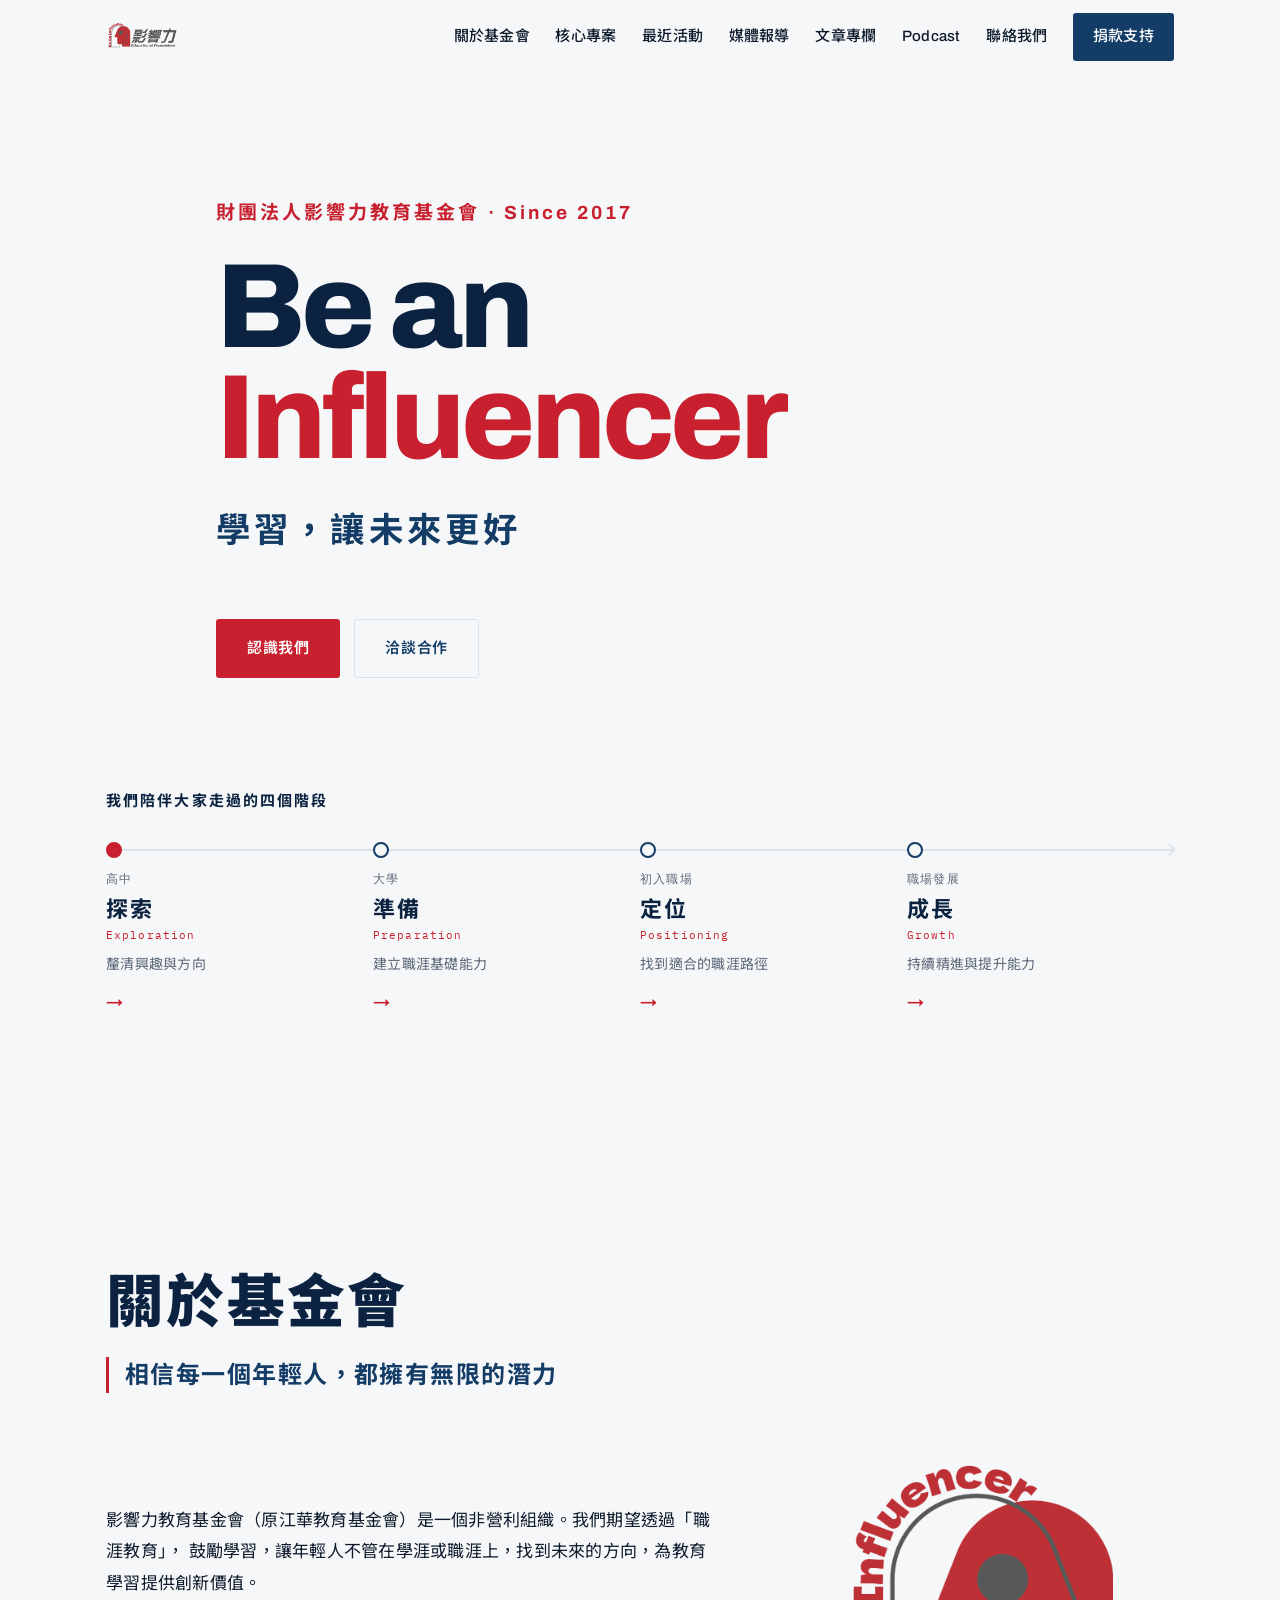
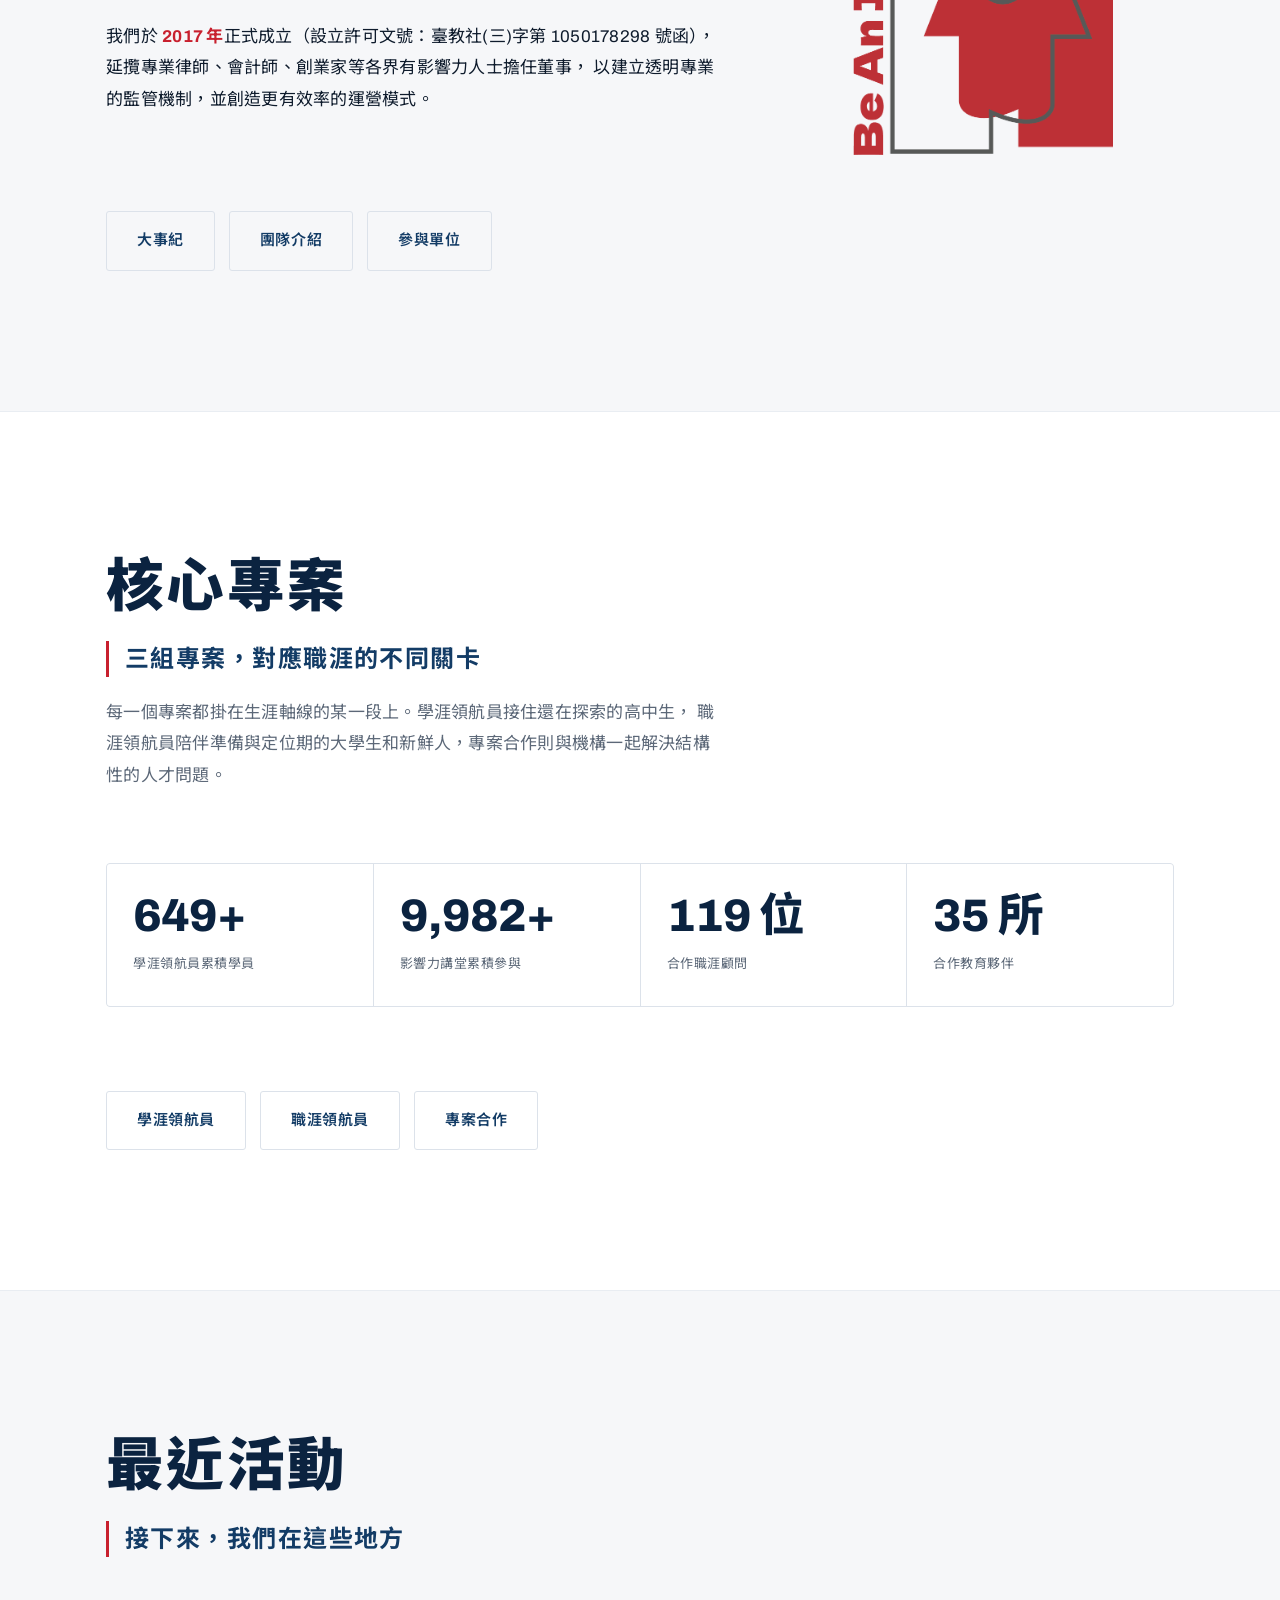
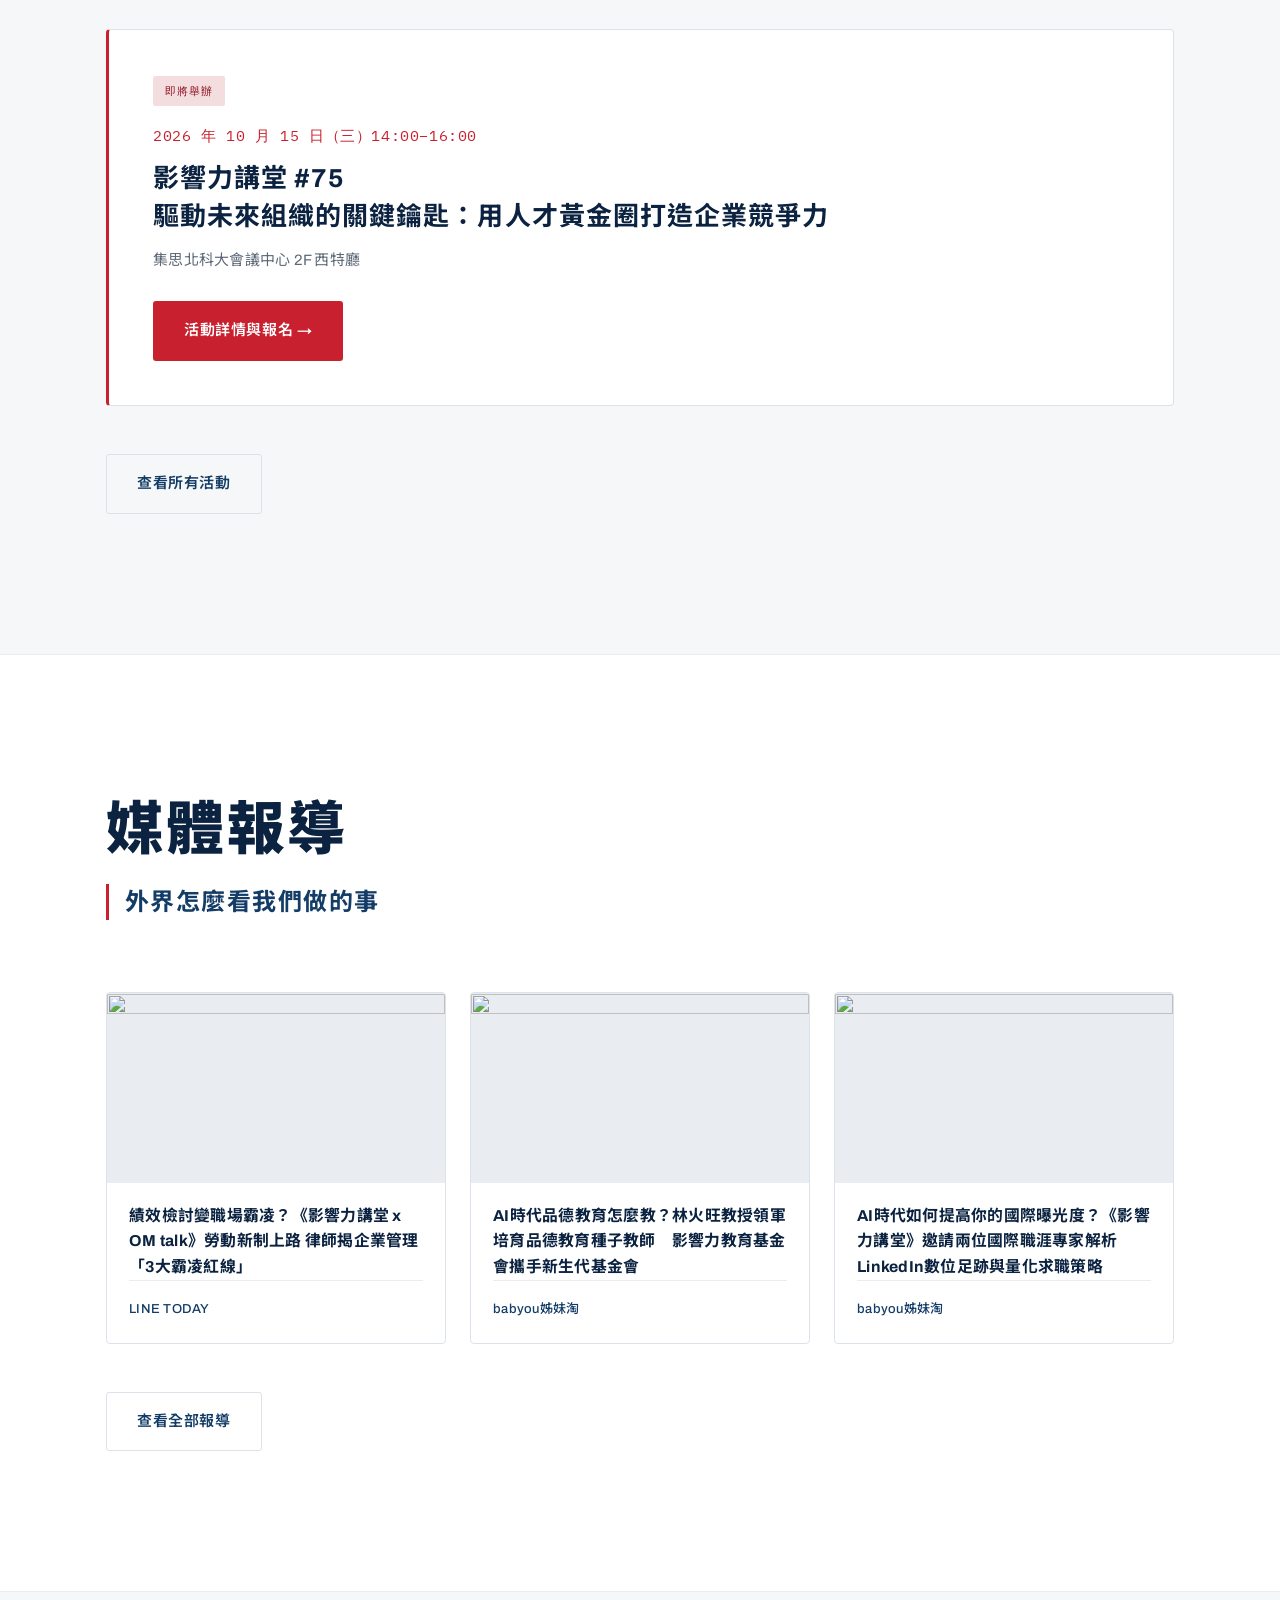
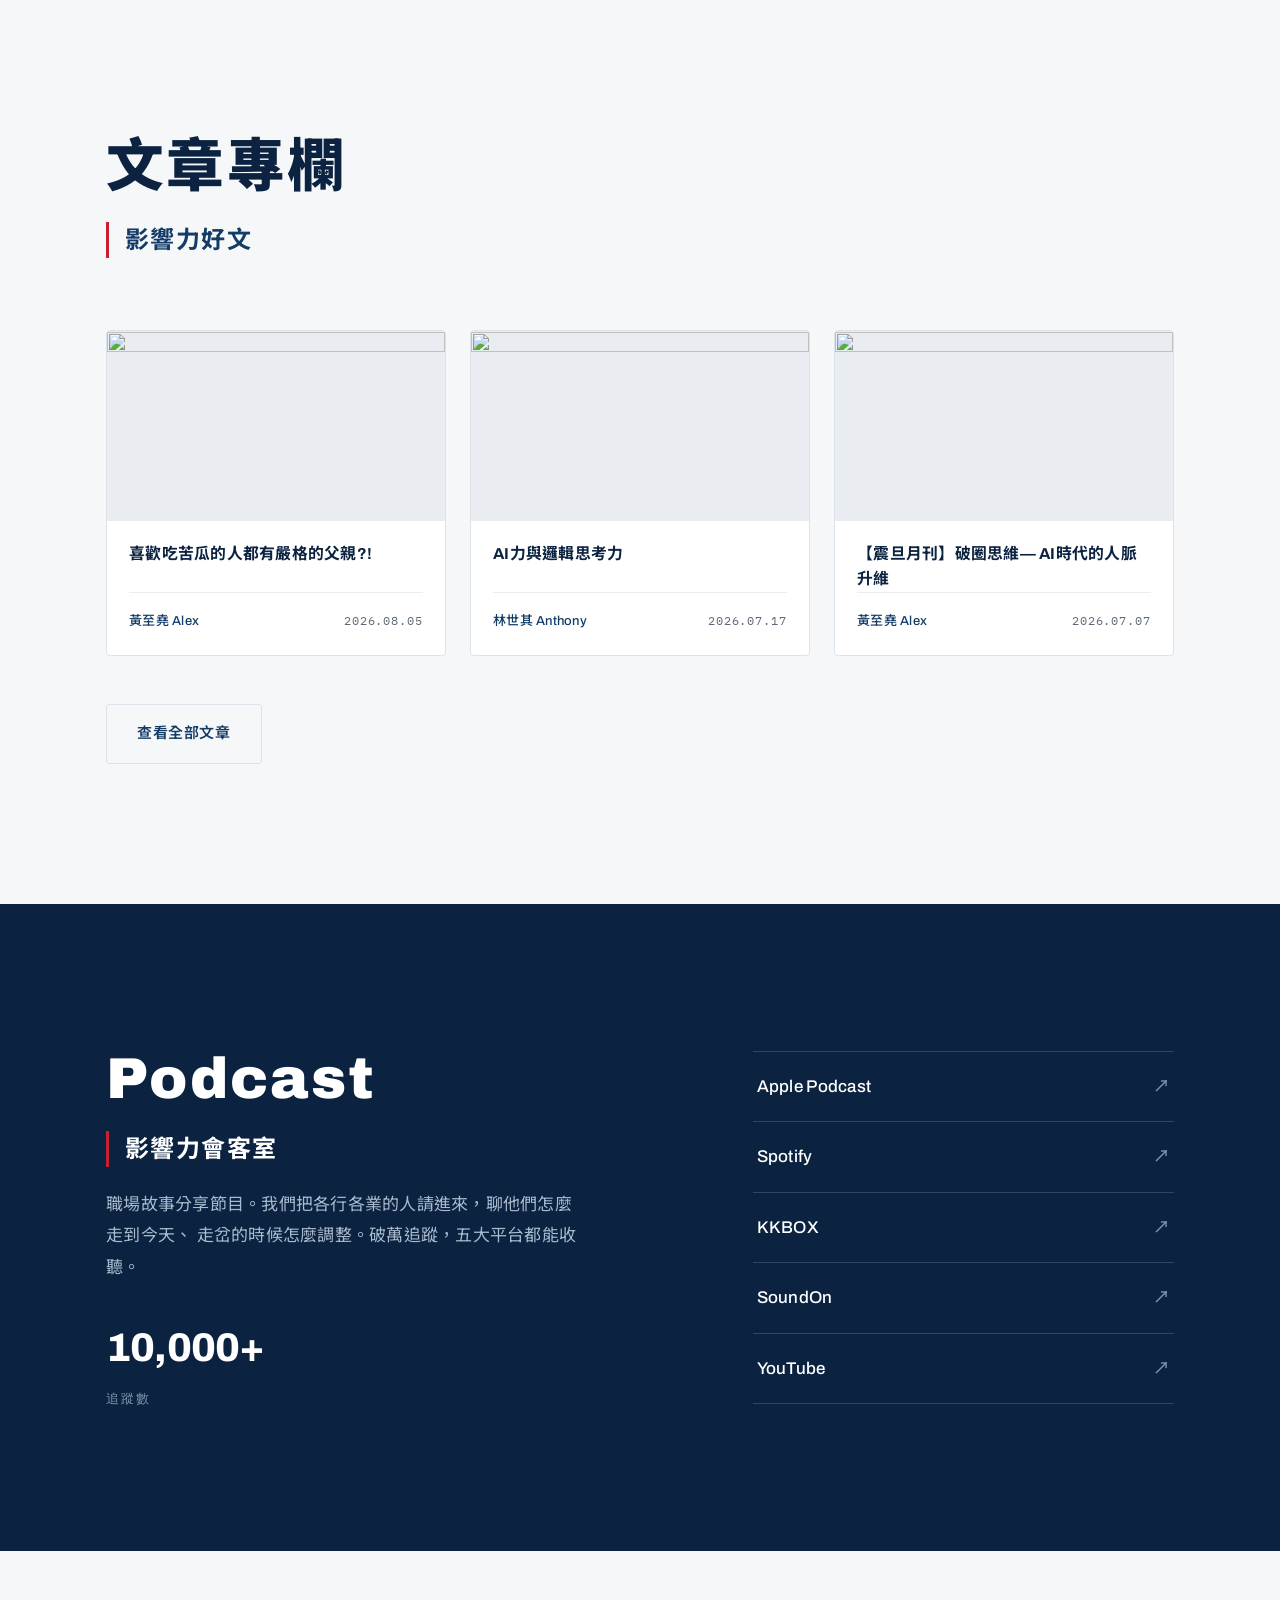
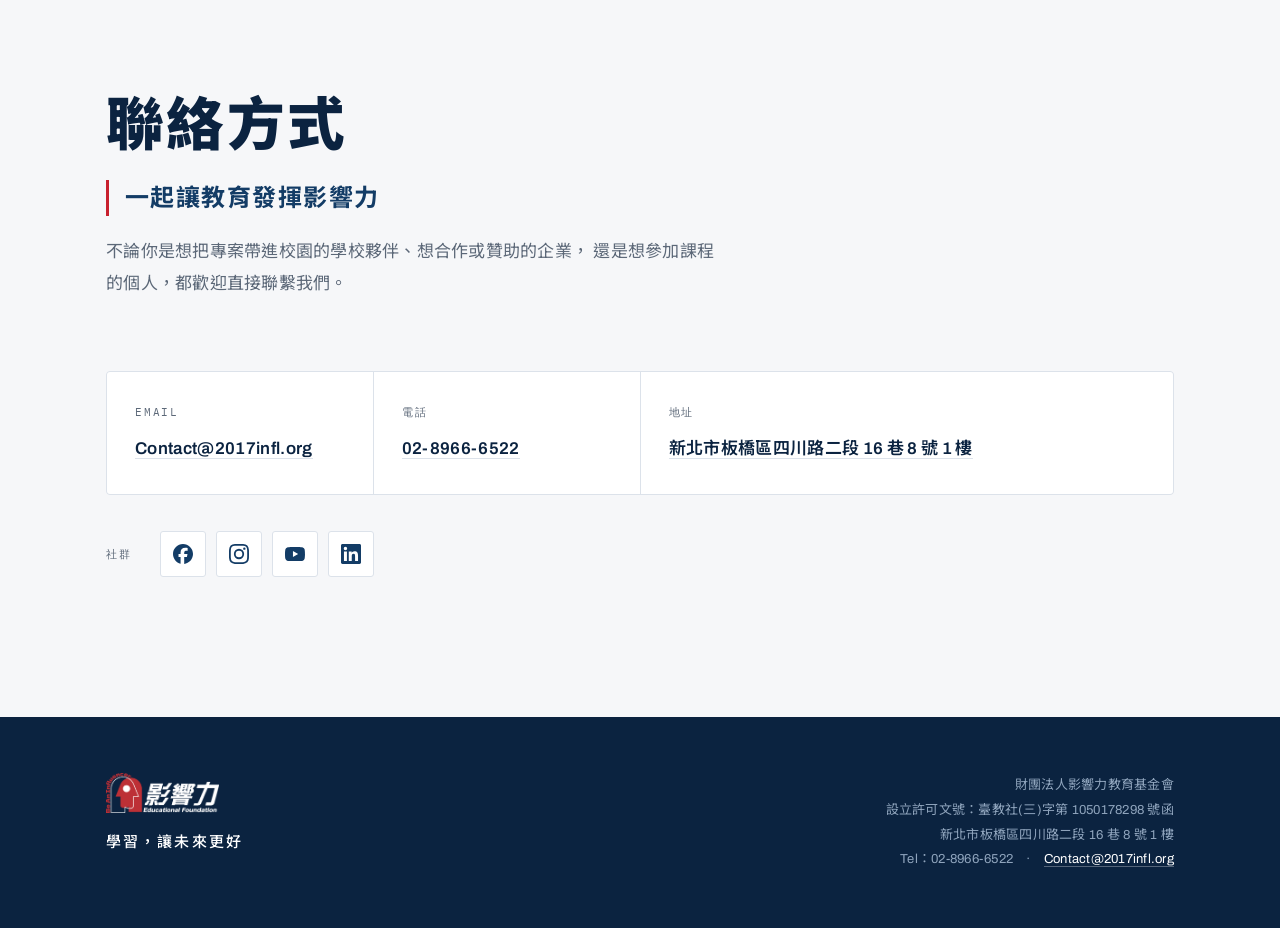
==== commit c347a006: "頁尾電話獨立一行並加上 Tel： 標籤，避免號碼被拆行 - 地址與電話拆成兩行，電話前面加上「Tel：」 - 號碼包在 .nowrap 內：連字號會被當成斷行點，   窄螢幕原本會斷成「02-8966" ====
--- a/index.html
+++ b/index.html
@@ -325,7 +325,8 @@
     <div class="foot__meta">
       <p>財團法人影響力教育基金會</p>
       <p>設立許可文號：臺教社(三)字第 1050178298 號函</p>
-      <p>新北市板橋區四川路二段 16 巷 8 號 1 樓　·　02-8966-6522　·　<a href="mailto:Contact@2017infl.org">Contact@2017infl.org</a></p>
+      <p>新北市板橋區四川路二段 16 巷 8 號 1 樓</p>
+      <p>Tel：<span class="nowrap">02-8966-6522</span>　·　<a href="mailto:Contact@2017infl.org">Contact@2017infl.org</a></p>
     </div>
   </div>
 </footer>
--- a/style.css
+++ b/style.css
@@ -49,6 +49,9 @@
   position:absolute; width:1px; height:1px; padding:0; margin:-1px;
   overflow:hidden; clip:rect(0 0 0 0); white-space:nowrap; border:0;
 }
+
+/* 電話號碼裡的連字號會被當成斷行點，窄螢幕就會拆成「02-8966-」「6522」 */
+.nowrap{ white-space:nowrap; }
 
 .skiplink{
   position:absolute; left:-9999px; top:0; z-index:200;
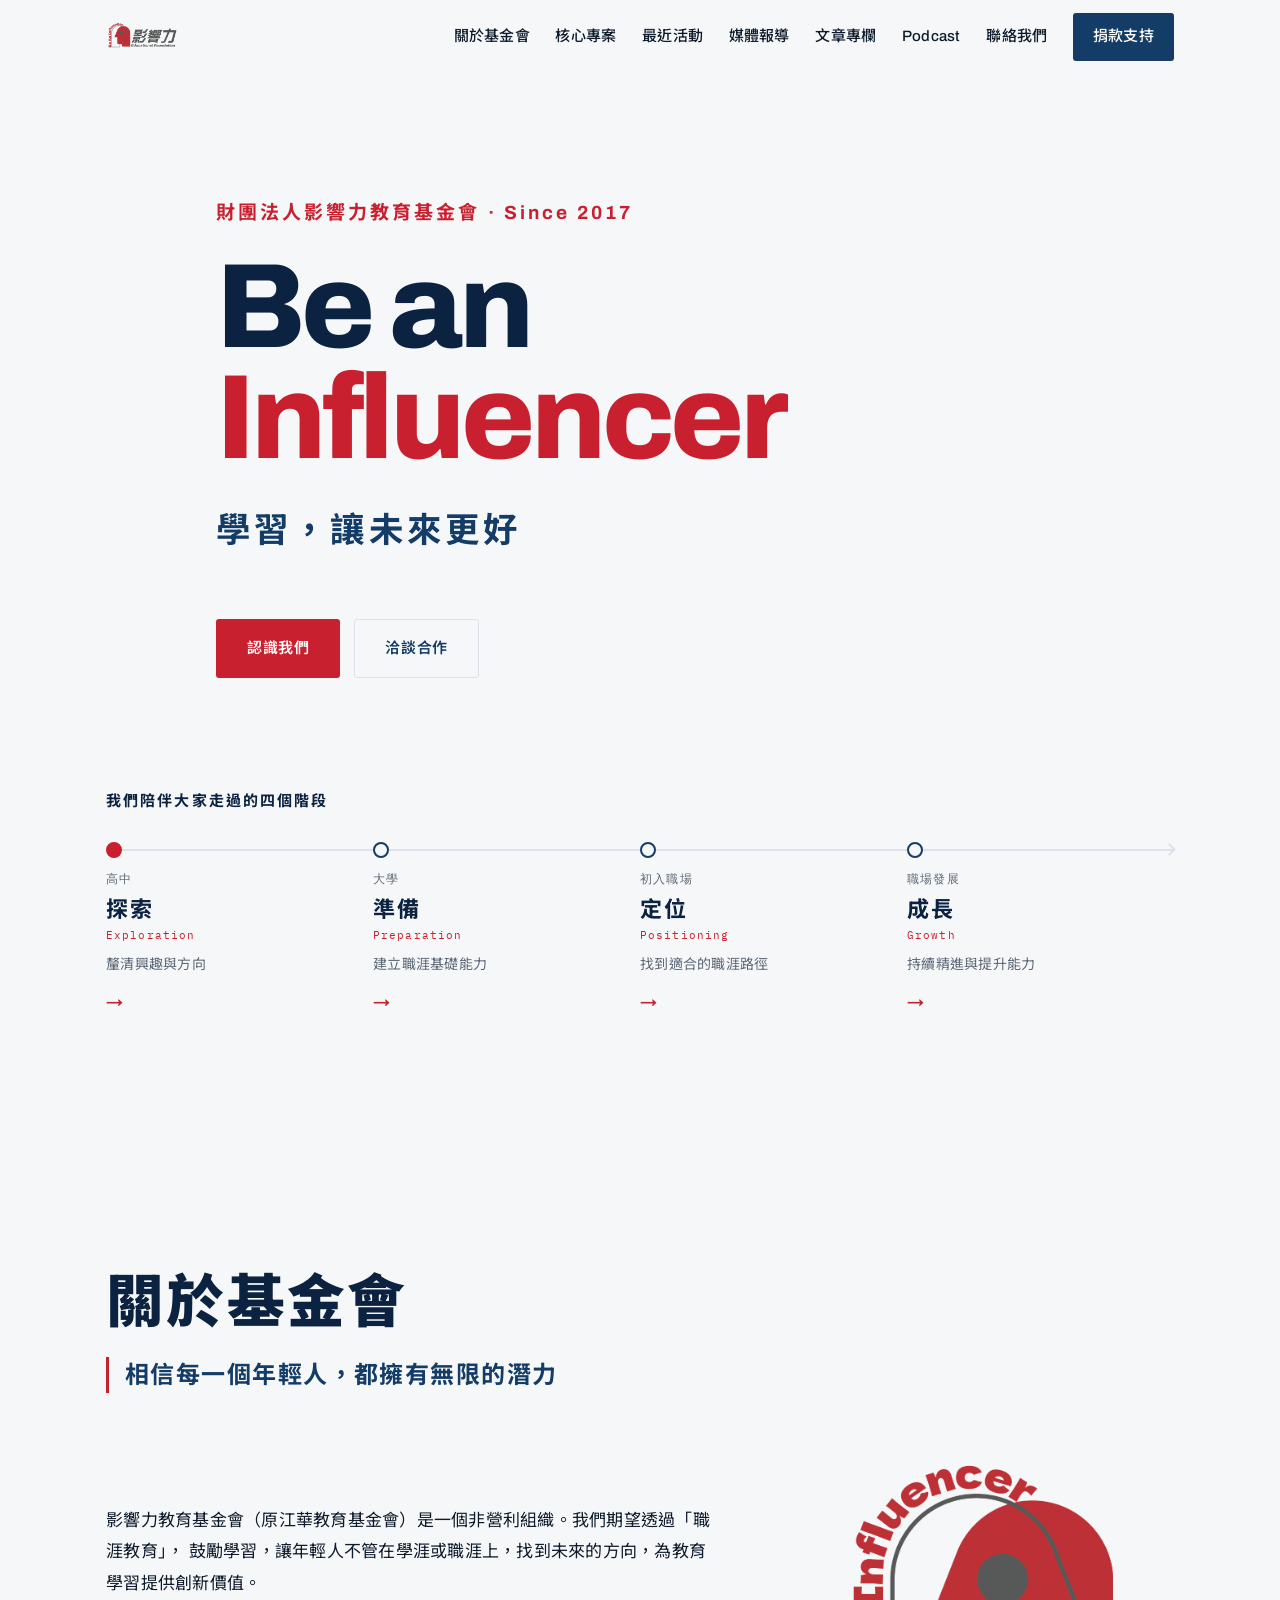
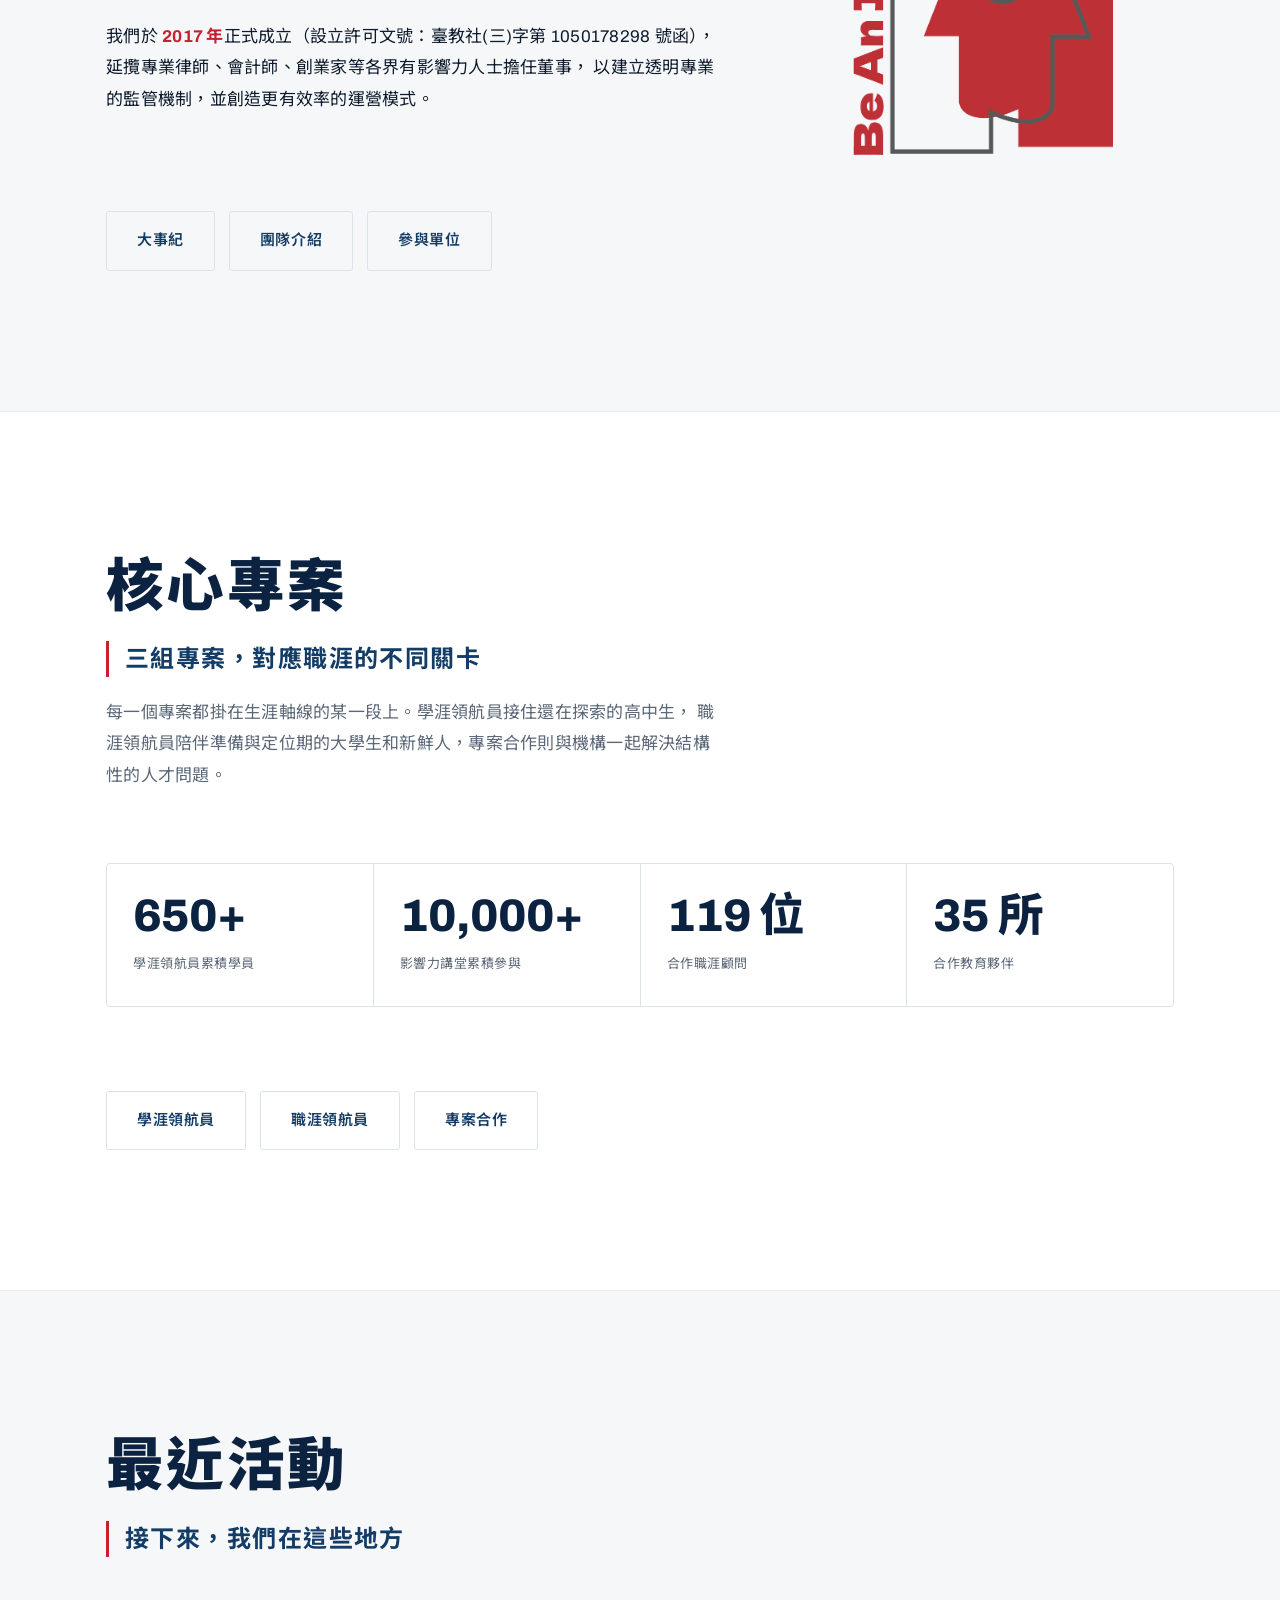
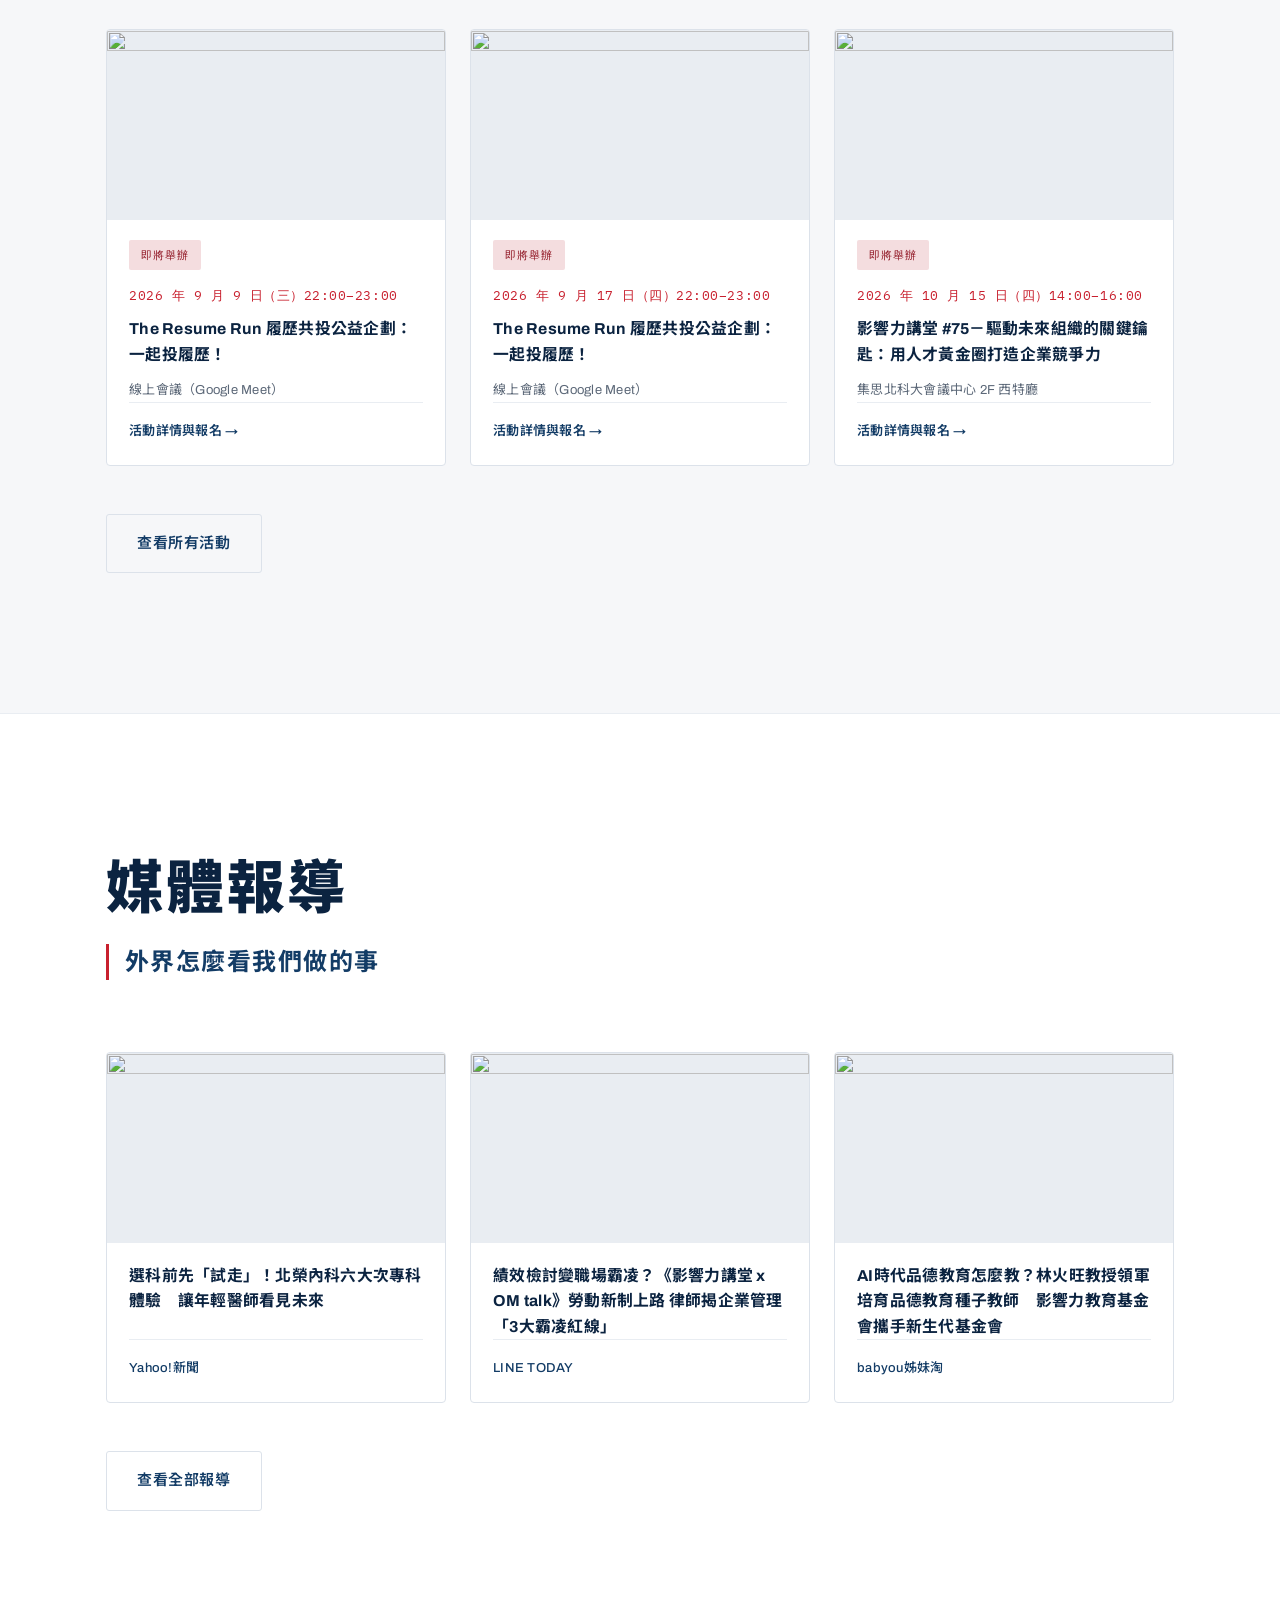
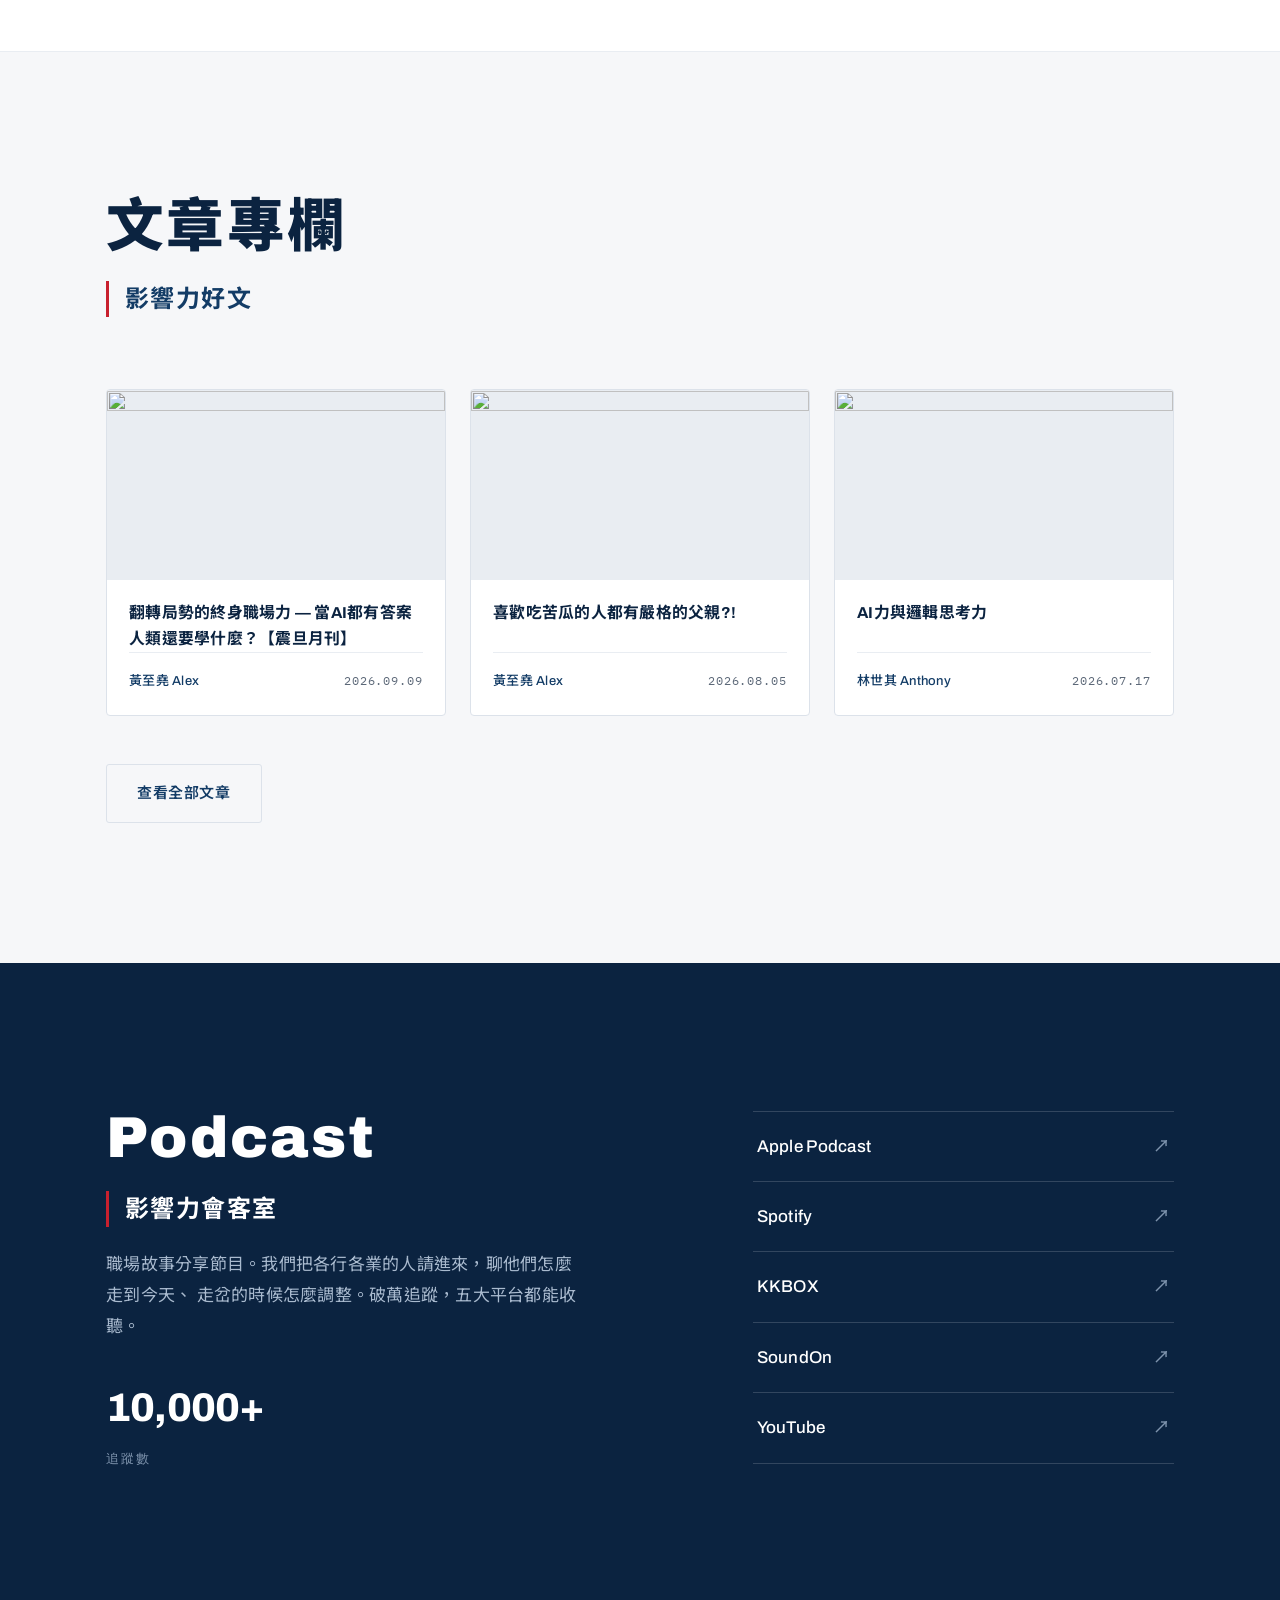
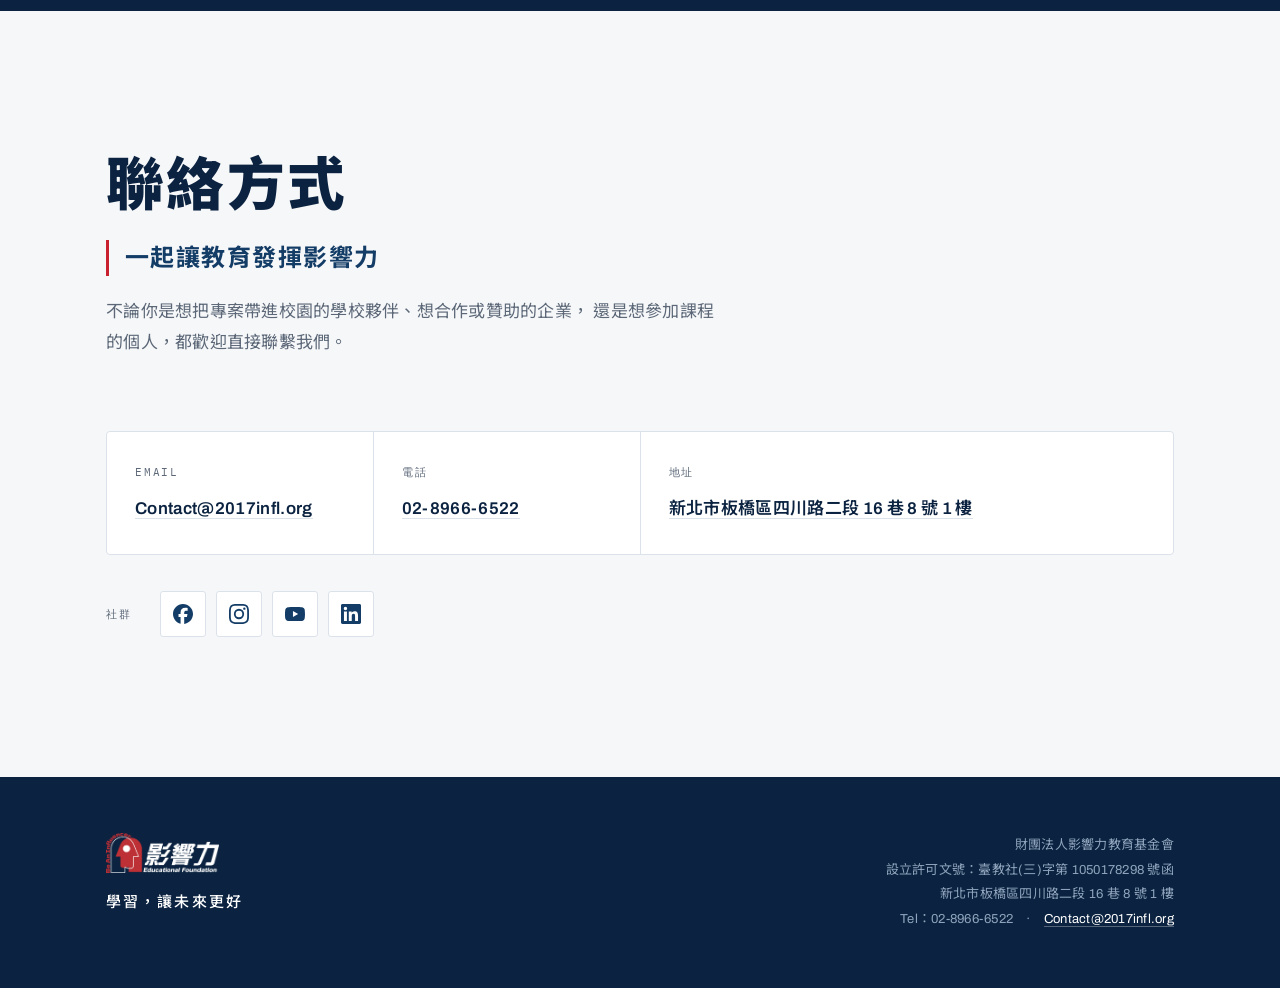
==== commit 05d7cc60: "同步 Wix 更新：活動改為海報卡片、文章與媒體報導各新增一則 最近活動（1 場 → 3 場） - 改為含海報的卡片（.evs／.ev），沿用文章／報導的卡片視覺 - 海報取自 Events/Even" ====
--- a/index.html
+++ b/index.html
@@ -181,15 +181,11 @@
       <p class="shead__statement">接下來，我們在這些地方</p>
     </header>
 
-    <article class="event reveal">
-      <p class="event__tag">即將舉辦</p>
-      <p class="event__date"><time datetime="2026-10-15T14:00+08:00">2026 年 10 月 15 日（三）14:00–16:00</time></p>
-      <h3 class="event__title">影響力講堂 #75<br>驅動未來組織的關鍵鑰匙：用人才黃金圈打造企業競爭力</h3>
-      <p class="event__place">集思北科大會議中心 2F 西特廳</p>
-      <p class="event__cta">
-        <a class="btn btn--solid" href="https://www.2017infl.org/event-details/ying-xiang-li-jiang-tang-75-qu-dong-wei-lai-zu-zhi-de-guan-jian-yao-shi-yong-ren-cai-huang-jin-quan-da-zao-qi-ye-jing-zh" target="_blank" rel="noopener noreferrer">活動詳情與報名 →</a>
-      </p>
-    </article>
+    <ul class="evs">
+      <li class="ev reveal"><a class="ev__link" href="https://www.2017infl.org/event-details/9-9-san-the-resume-run-lu-li-gong-tou-gong-yi-qi-hua-yi-qi-tou-lu-li" target="_blank" rel="noopener noreferrer"><img class="ev__img" src="https://static.wixstatic.com/media/e09329_4278bd02c3b14727a1cf5b3eff6ea4fa~mv2.jpg/v1/fill/w_640,h_360,al_c,q_80,enc_auto/cover.jpg" alt="" width="640" height="360" loading="lazy" decoding="async"><span class="ev__body"><span class="ev__tag">即將舉辦</span><time class="ev__date" datetime="2026-09-09T22:00+08:00">2026 年 9 月 9 日（三）22:00–23:00</time><span class="ev__t">The Resume Run 履歷共投公益企劃：一起投履歷！</span><span class="ev__place">線上會議（Google Meet）</span><span class="ev__more">活動詳情與報名 →</span></span></a></li>
+      <li class="ev reveal"><a class="ev__link" href="https://www.2017infl.org/event-details/9-17-si-the-resume-run-lu-li-gong-tou-gong-yi-qi-hua-yi-qi-tou-lu-li" target="_blank" rel="noopener noreferrer"><img class="ev__img" src="https://static.wixstatic.com/media/e09329_4278bd02c3b14727a1cf5b3eff6ea4fa~mv2.jpg/v1/fill/w_640,h_360,al_c,q_80,enc_auto/cover.jpg" alt="" width="640" height="360" loading="lazy" decoding="async"><span class="ev__body"><span class="ev__tag">即將舉辦</span><time class="ev__date" datetime="2026-09-17T22:00+08:00">2026 年 9 月 17 日（四）22:00–23:00</time><span class="ev__t">The Resume Run 履歷共投公益企劃：一起投履歷！</span><span class="ev__place">線上會議（Google Meet）</span><span class="ev__more">活動詳情與報名 →</span></span></a></li>
+      <li class="ev reveal"><a class="ev__link" href="https://www.2017infl.org/event-details/ying-xiang-li-jiang-tang-75-qu-dong-wei-lai-zu-zhi-de-guan-jian-yao-shi-yong-ren-cai-huang-jin-quan-da-zao-qi-ye-jing-zh" target="_blank" rel="noopener noreferrer"><img class="ev__img" src="https://static.wixstatic.com/media/e09329_bff90b24acf74a3196a05bb78451337a~mv2.jpg/v1/fill/w_640,h_360,al_c,q_80,enc_auto/cover.jpg" alt="" width="640" height="360" loading="lazy" decoding="async"><span class="ev__body"><span class="ev__tag">即將舉辦</span><time class="ev__date" datetime="2026-10-15T14:00+08:00">2026 年 10 月 15 日（四）14:00–16:00</time><span class="ev__t">影響力講堂 #75－驅動未來組織的關鍵鑰匙：用人才黃金圈打造企業競爭力</span><span class="ev__place">集思北科大會議中心 2F 西特廳</span><span class="ev__more">活動詳情與報名 →</span></span></a></li>
+    </ul>
 
     <p class="press__more reveal">
       <a class="btn btn--ghost" href="https://www.2017infl.org/activities" target="_blank" rel="noopener noreferrer">查看所有活動</a>
@@ -206,9 +202,9 @@
     </header>
 
     <ul class="arts">
+      <li class="art reveal"><a class="art__link" href="https://tw.news.yahoo.com/%E9%81%B8%E7%A7%91%E5%89%8D%E5%85%88-%E8%A9%A6%E8%B5%B0-%E5%8C%97%E6%A6%AE%E5%85%A7%E7%A7%91%E5%85%AD%E5%A4%A7%E6%AC%A1%E5%B0%88%E7%A7%91%E9%AB%94%E9%A9%97-%E8%AE%93%E5%B9%B4%E8%BC%95%E9%86%AB%E5%B8%AB%E7%9C%8B%E8%A6%8B%E6%9C%AA%E4%BE%86-054050003.html" target="_blank" rel="noopener noreferrer"><img class="art__img" src="https://static.wixstatic.com/media/e09329_c796a130b6e647248287efb3073eb12d~mv2.webp/v1/fill/w_640,h_360,al_c,q_80,enc_auto/cover.webp" alt="" width="640" height="360" loading="lazy" decoding="async"><span class="art__body"><span class="art__t">選科前先「試走」！北榮內科六大次專科體驗　讓年輕醫師看見未來</span><span class="art__meta"><span class="art__by">Yahoo!新聞</span></span></span></a></li>
       <li class="art reveal"><a class="art__link" href="https://today.line.me/tw/v3/article/zN8oRO6" target="_blank" rel="noopener noreferrer"><img class="art__img" src="https://static.wixstatic.com/media/e09329_c7d6fce09e0740fdb7e1c55946be9077~mv2.jpg/v1/fill/w_640,h_360,al_c,q_80,enc_auto/cover.jpg" alt="" width="640" height="360" loading="lazy" decoding="async"><span class="art__body"><span class="art__t">績效檢討變職場霸凌？《影響力講堂 x OM talk》勞動新制上路 律師揭企業管理「3大霸凌紅線」</span><span class="art__meta"><span class="art__by">LINE TODAY</span></span></span></a></li>
       <li class="art reveal"><a class="art__link" href="https://babyou.me/be_an_influencer_20260806" target="_blank" rel="noopener noreferrer"><img class="art__img" src="https://static.wixstatic.com/media/e09329_e94300084a4144adbe1d52cbd1fd4bc7~mv2.jpg/v1/fill/w_640,h_360,al_c,q_80,enc_auto/cover.jpg" alt="" width="640" height="360" loading="lazy" decoding="async"><span class="art__body"><span class="art__t">AI時代品德教育怎麼教？林火旺教授領軍培育品德教育種子教師　影響力教育基金會攜手新生代基金會</span><span class="art__meta"><span class="art__by">babyou姊妹淘</span></span></span></a></li>
-      <li class="art reveal"><a class="art__link" href="https://babyou.me/be_an_influencer_20260729" target="_blank" rel="noopener noreferrer"><img class="art__img" src="https://static.wixstatic.com/media/e09329_327df877bb6d455cb822d42868b40230~mv2.jpg/v1/fill/w_640,h_360,al_c,q_80,enc_auto/cover.jpg" alt="" width="640" height="360" loading="lazy" decoding="async"><span class="art__body"><span class="art__t">AI時代如何提高你的國際曝光度？《影響力講堂》邀請兩位國際職涯專家解析LinkedIn數位足跡與量化求職策略</span><span class="art__meta"><span class="art__by">babyou姊妹淘</span></span></span></a></li>
     </ul>
 
     <p class="press__more reveal">
@@ -226,9 +222,9 @@
     </header>
 
     <ul class="arts">
+      <li class="art reveal"><a class="art__link" href="https://www.aurora.com.tw/662-page11338" target="_blank" rel="noopener noreferrer"><img class="art__img" src="https://static.wixstatic.com/media/e09329_9eb1d4c735a64ebc8462dd4db9652599~mv2.jpg/v1/fill/w_640,h_360,al_c,q_80,enc_auto/cover.jpg" alt="" width="640" height="360" loading="lazy" decoding="async"><span class="art__body"><span class="art__t">翻轉局勢的終身職場力 — 當AI都有答案 人類還要學什麼？【震旦月刊】</span><span class="art__meta"><span class="art__by">黃至堯 Alex</span><span class="art__d">2026.09.09</span></span></span></a></li>
       <li class="art reveal"><a class="art__link" href="https://vocus.cc/article/6a72d042fd897800015d7912" target="_blank" rel="noopener noreferrer"><img class="art__img" src="https://static.wixstatic.com/media/e09329_393a7411fc0445639fd5c7886efc0204~mv2.jpg/v1/fill/w_640,h_360,al_c,q_80,enc_auto/cover.jpg" alt="" width="640" height="360" loading="lazy" decoding="async"><span class="art__body"><span class="art__t">喜歡吃苦瓜的人都有嚴格的父親?!</span><span class="art__meta"><span class="art__by">黃至堯 Alex</span><span class="art__d">2026.08.05</span></span></span></a></li>
       <li class="art reveal"><a class="art__link" href="https://vocus.cc/article/6a59e3e4fd89780001f860b8" target="_blank" rel="noopener noreferrer"><img class="art__img" src="https://static.wixstatic.com/media/e09329_a7b2f09442c34fdc9d459d7b27ab6f89~mv2.jpg/v1/fill/w_640,h_360,al_c,q_80,enc_auto/cover.jpg" alt="" width="640" height="360" loading="lazy" decoding="async"><span class="art__body"><span class="art__t">AI力與邏輯思考力</span><span class="art__meta"><span class="art__by">林世其 Anthony</span><span class="art__d">2026.07.17</span></span></span></a></li>
-      <li class="art reveal"><a class="art__link" href="https://vocus.cc/article/6a4c5b83fd897800015028a9" target="_blank" rel="noopener noreferrer"><img class="art__img" src="https://static.wixstatic.com/media/e09329_cda02f50a69c4d5aa9b27ee98ae03d02~mv2.jpg/v1/fill/w_640,h_360,al_c,q_80,enc_auto/cover.jpg" alt="" width="640" height="360" loading="lazy" decoding="async"><span class="art__body"><span class="art__t">【震旦月刊】破圈思維— AI時代的人脈升維</span><span class="art__meta"><span class="art__by">黃至堯 Alex</span><span class="art__d">2026.07.07</span></span></span></a></li>
     </ul>
 
     <p class="press__more reveal">
--- a/style.css
+++ b/style.css
@@ -666,26 +666,55 @@
 
 /* ─── 最近活動 ─────────────────────────────── */
 
-.event{
+/* 卡片語彙與文章專欄／媒體報導一致：白底、細框、hover 微浮起。
+   活動海報實測為橫式（1920×1080、5000×2625），沿用 16:9 裁切不會切壞。
+   整張卡片是連結，所以「活動詳情與報名」只能是 span，不能再包一層 <a>。 */
+.evs{
+  list-style:none; margin:0; padding:0;
+  display:grid; grid-template-columns:repeat(auto-fill,minmax(272px,1fr)); gap:24px;
+}
+.ev{ display:flex; }
+.ev__link{
+  width:100%; display:flex; flex-direction:column;
   background:var(--card); border:1px solid var(--rule); border-radius:4px;
-  border-left:3px solid var(--red);
-  padding:clamp(28px,4vw,44px);
-}
-.event__tag{
-  display:inline-block; margin:0 0 16px; padding:5px 12px;
+  overflow:hidden; text-decoration:none; color:inherit;
+  transition:transform .3s var(--ease), box-shadow .3s var(--ease), border-color .3s var(--ease);
+}
+.ev__link:hover{
+  transform:translateY(-4px);
+  border-color:var(--navy);
+  box-shadow:0 16px 34px -20px rgba(11,35,64,.4);
+}
+.ev__img{
+  display:block; width:100%; height:auto; aspect-ratio:16/9;
+  object-fit:cover; background:var(--rule-soft);
+}
+.ev__body{
+  display:flex; flex-direction:column; flex:1;
+  padding:20px 22px 22px;
+}
+.ev__tag{
+  align-self:flex-start; margin-bottom:14px; padding:5px 12px;
   background:var(--red-soft); color:#8E1220; border-radius:2px;
   font-family:var(--f-mono); font-size:.7rem; letter-spacing:.1em;
 }
-.event__date{
-  margin:0 0 10px; font-family:var(--f-mono);
-  font-size:.9375rem; letter-spacing:.04em; color:var(--red);
-}
-.event__title{
-  margin:0 0 12px; font-size:clamp(1.25rem,2.4vw,1.625rem);
-  font-weight:700; line-height:1.45; letter-spacing:.04em; color:var(--navy-deep);
-}
-.event__place{ margin:0; font-size:.9375rem; color:var(--muted); }
-.event__cta{ margin:26px 0 0; }
+.ev__date{
+  display:block; margin-bottom:8px; font-family:var(--f-mono);
+  font-size:.8125rem; letter-spacing:.04em; color:var(--red);
+}
+.ev__t{
+  display:block; font-size:.9875rem; font-weight:700; line-height:1.62;
+  color:var(--navy-deep); transition:color .25s var(--ease);
+}
+.ev__link:hover .ev__t{ color:var(--red); }
+.ev__place{ display:block; margin-top:10px; font-size:.8125rem; color:var(--muted); }
+.ev__more{
+  display:block; margin-top:auto; padding-top:16px;
+  border-top:1px solid var(--rule-soft);
+  font-size:.8125rem; font-weight:600; color:var(--navy);
+  transition:color .25s var(--ease);
+}
+.ev__link:hover .ev__more{ color:var(--red); }
 
 /* ─── 媒體報導 ─────────────────────────────── */
 
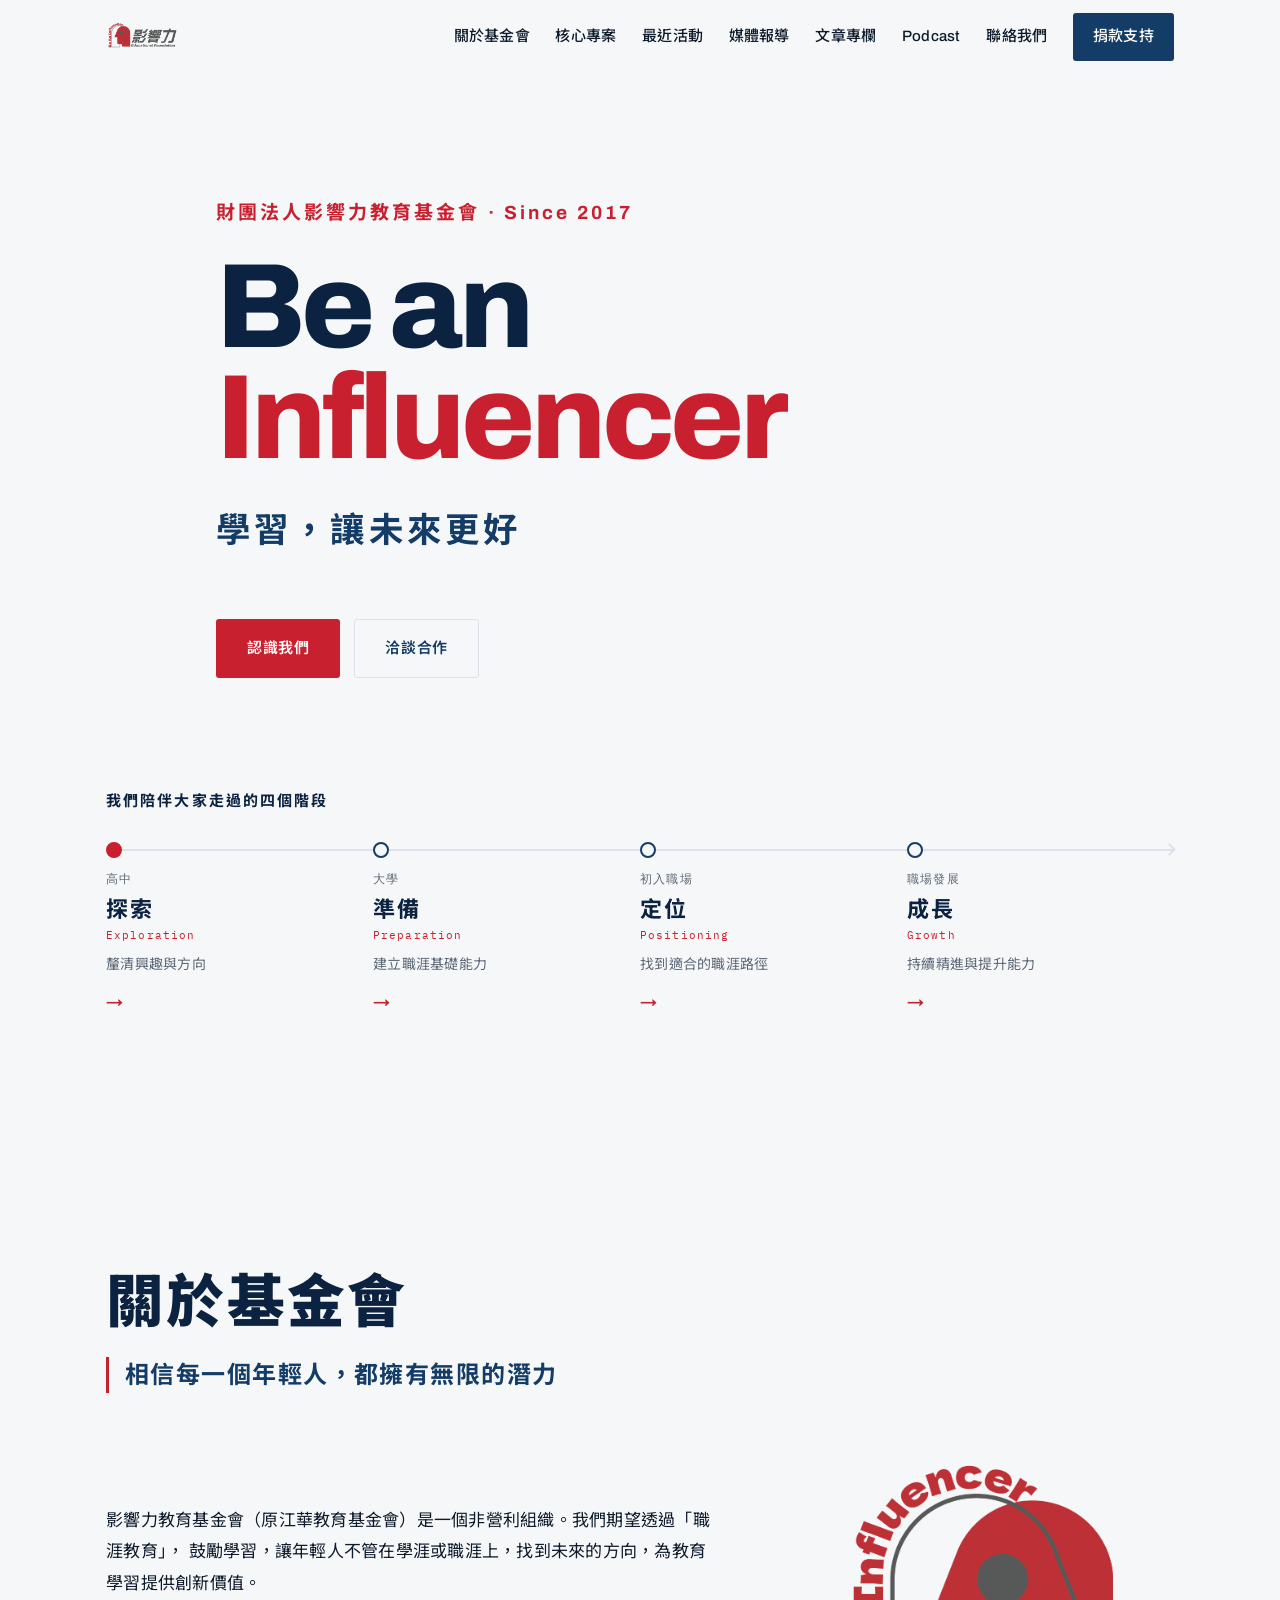
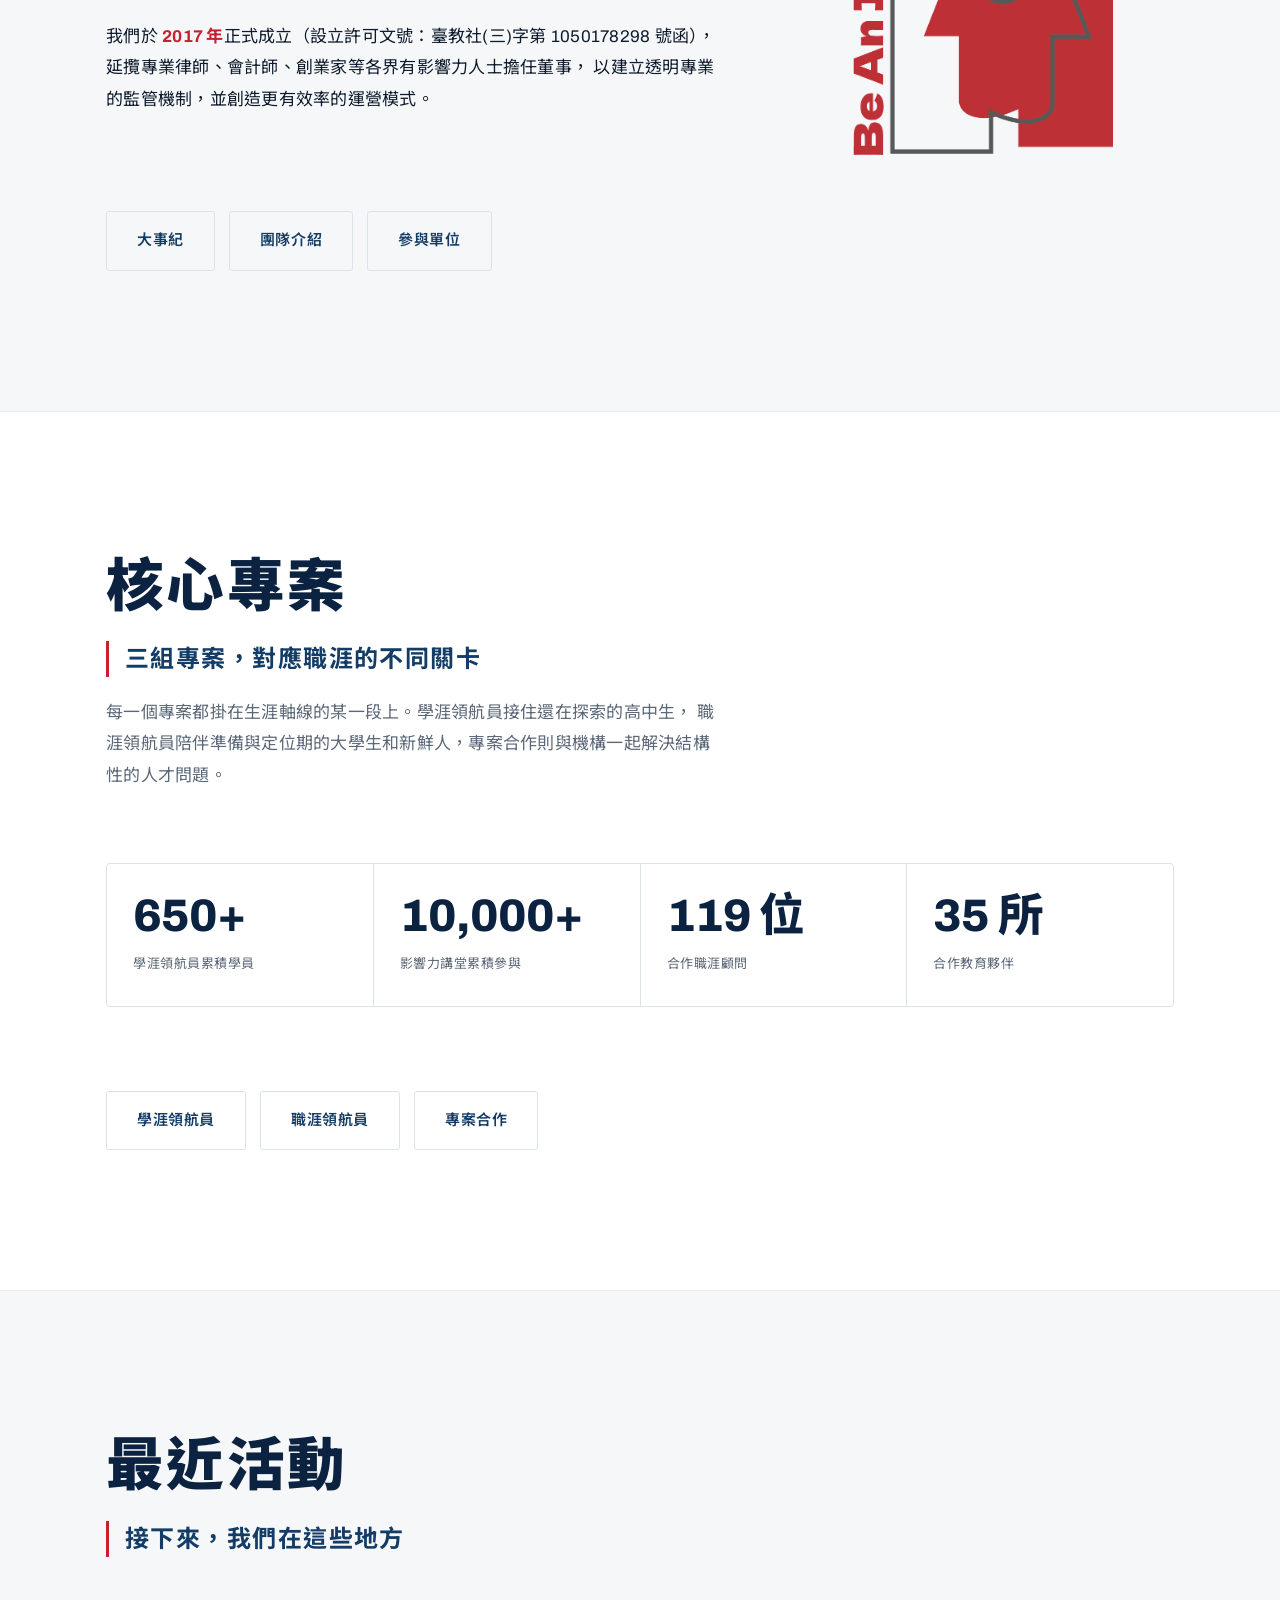
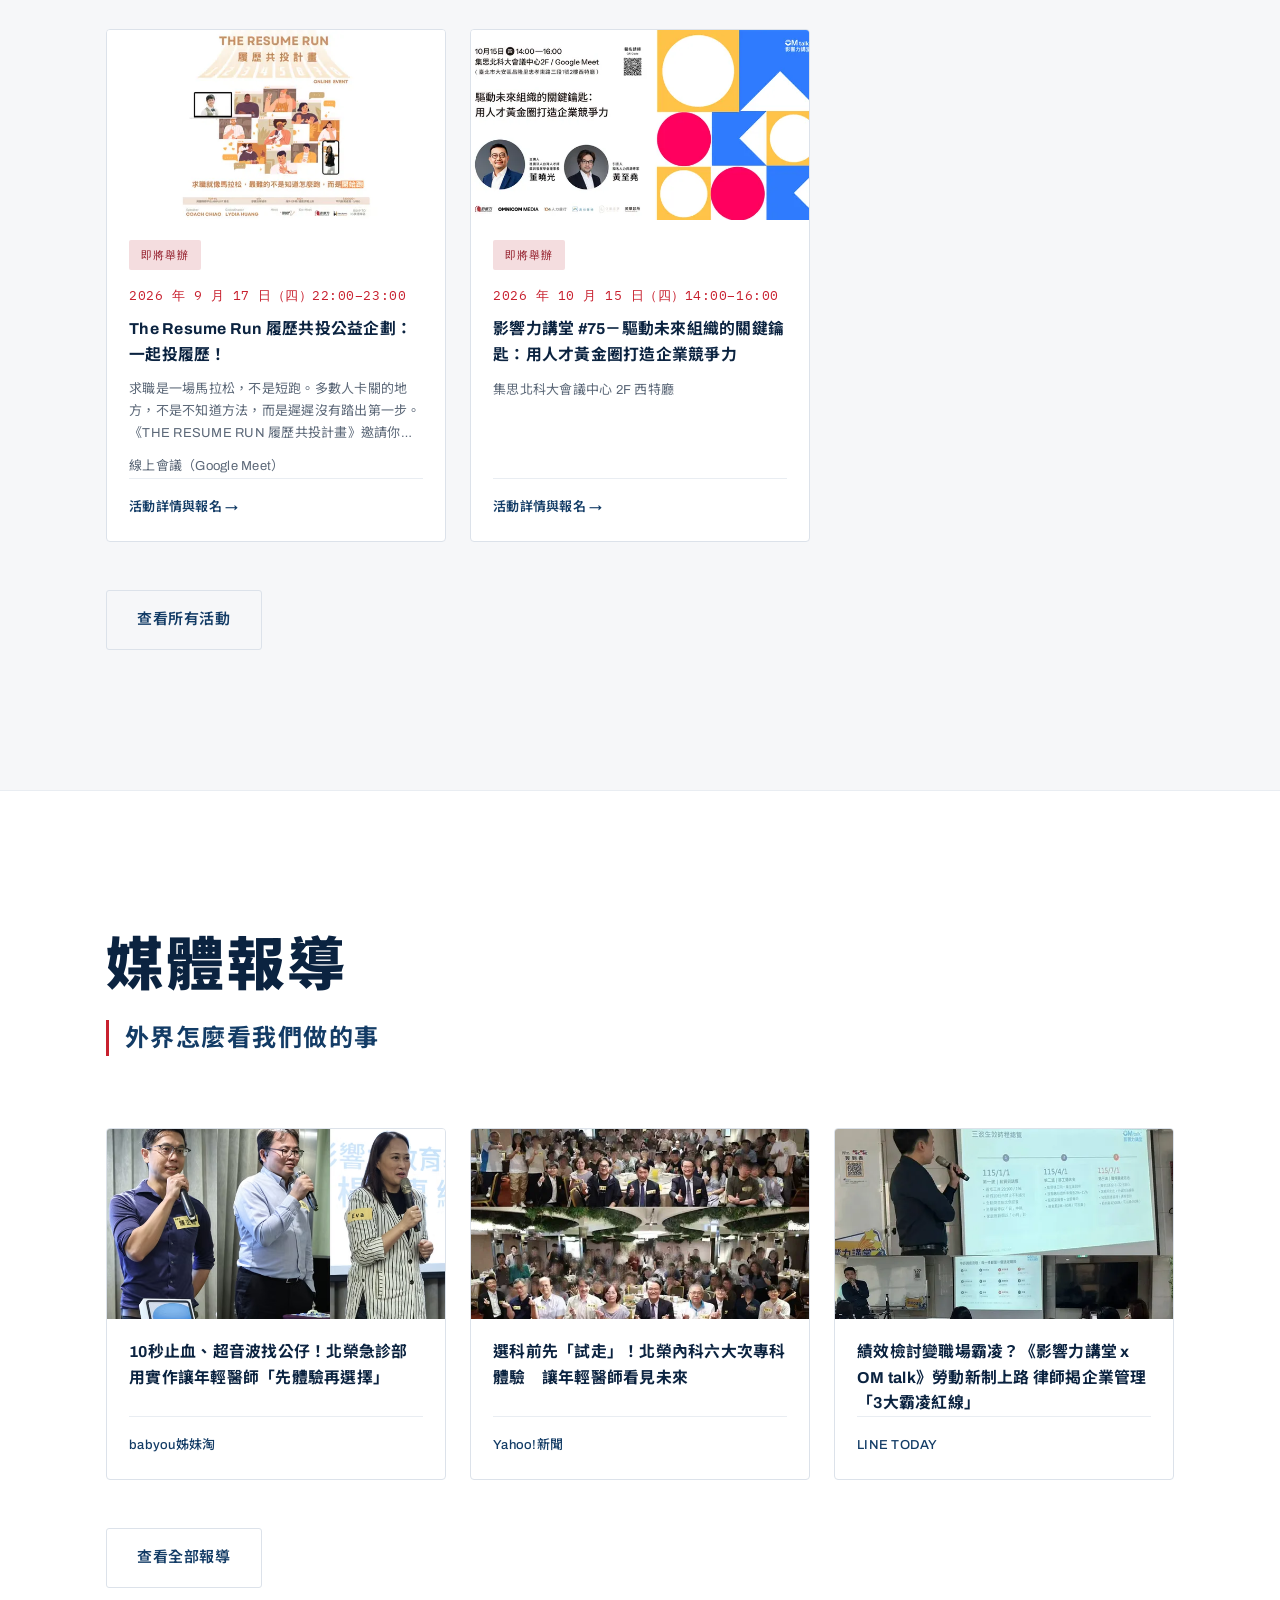
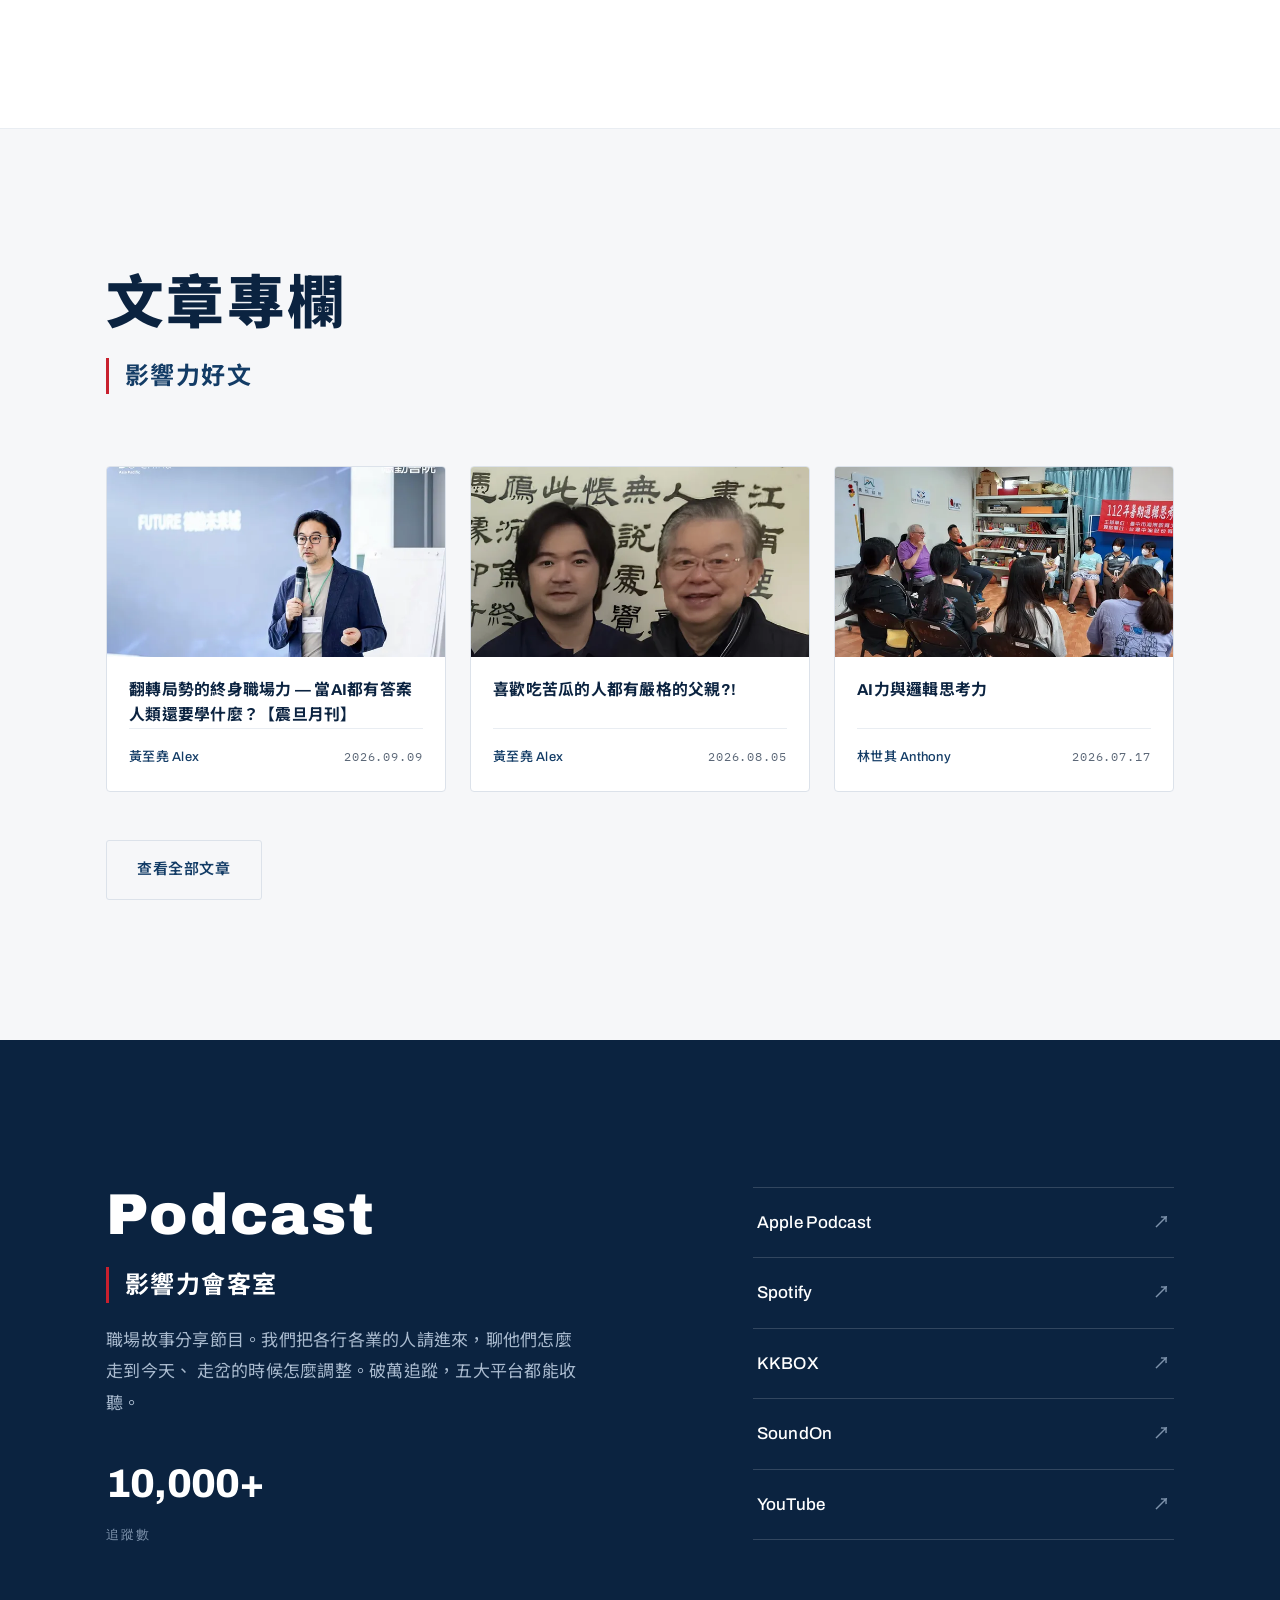
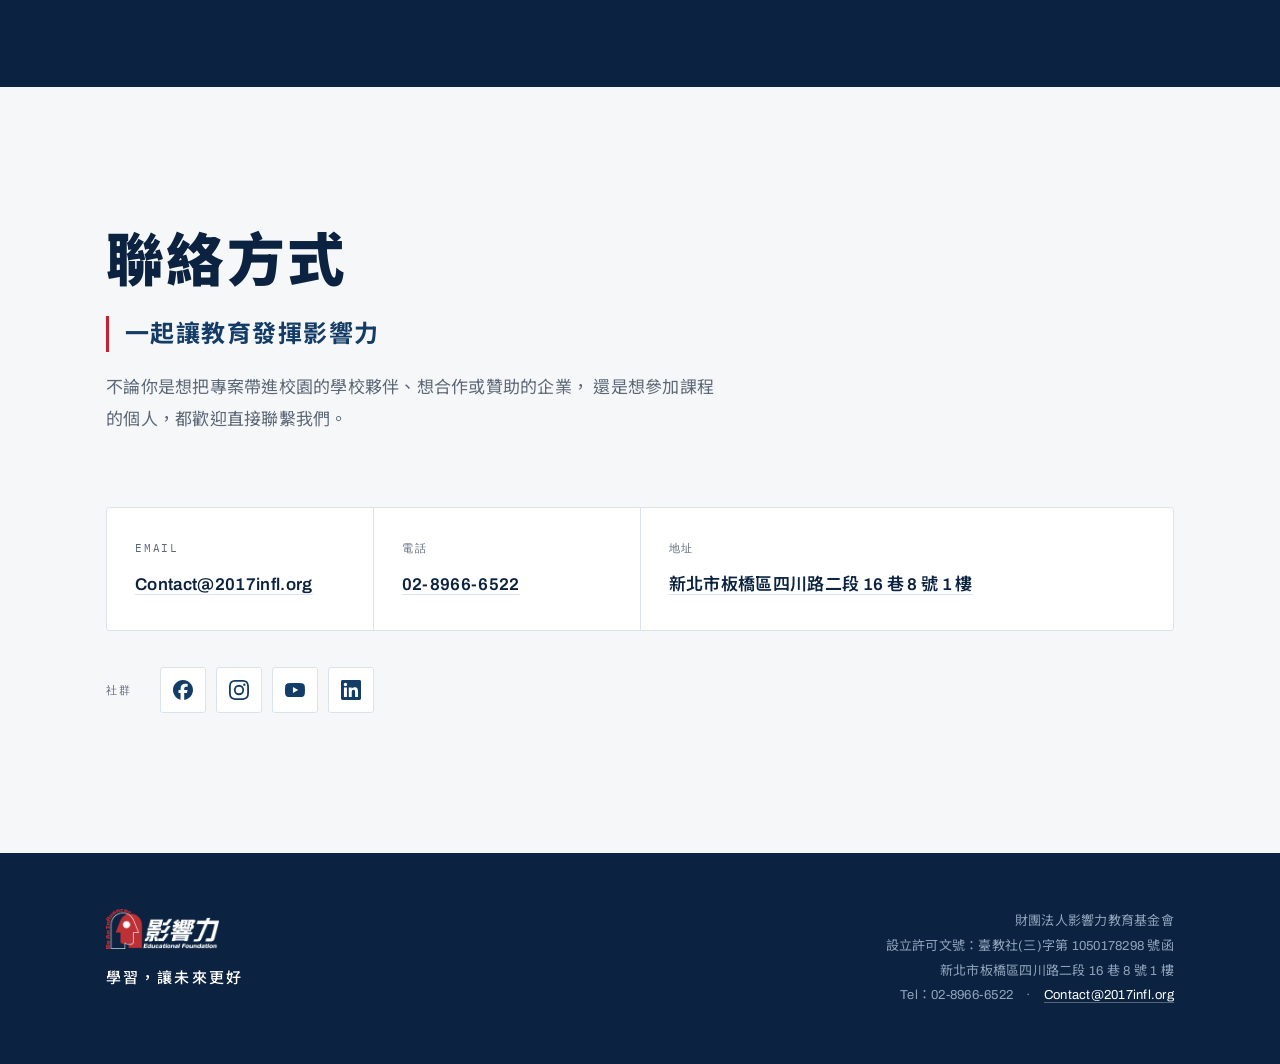
==== commit 024bde6a: "移除對 Wix 的依賴，並新增一則媒體報導 活動改為直接連報名頁 - 活動在 Wix 裡都是 type: EXTERNAL，報名本來就走 Luma 或自家學院平台，   Wix 活動頁只是中間的介紹頁" ====
--- a/index.html
+++ b/index.html
@@ -182,13 +182,12 @@
     </header>
 
     <ul class="evs">
-      <li class="ev reveal"><a class="ev__link" href="https://www.2017infl.org/event-details/9-9-san-the-resume-run-lu-li-gong-tou-gong-yi-qi-hua-yi-qi-tou-lu-li" target="_blank" rel="noopener noreferrer"><img class="ev__img" src="https://static.wixstatic.com/media/e09329_4278bd02c3b14727a1cf5b3eff6ea4fa~mv2.jpg/v1/fill/w_640,h_360,al_c,q_80,enc_auto/cover.jpg" alt="" width="640" height="360" loading="lazy" decoding="async"><span class="ev__body"><span class="ev__tag">即將舉辦</span><time class="ev__date" datetime="2026-09-09T22:00+08:00">2026 年 9 月 9 日（三）22:00–23:00</time><span class="ev__t">The Resume Run 履歷共投公益企劃：一起投履歷！</span><span class="ev__place">線上會議（Google Meet）</span><span class="ev__more">活動詳情與報名 →</span></span></a></li>
-      <li class="ev reveal"><a class="ev__link" href="https://www.2017infl.org/event-details/9-17-si-the-resume-run-lu-li-gong-tou-gong-yi-qi-hua-yi-qi-tou-lu-li" target="_blank" rel="noopener noreferrer"><img class="ev__img" src="https://static.wixstatic.com/media/e09329_4278bd02c3b14727a1cf5b3eff6ea4fa~mv2.jpg/v1/fill/w_640,h_360,al_c,q_80,enc_auto/cover.jpg" alt="" width="640" height="360" loading="lazy" decoding="async"><span class="ev__body"><span class="ev__tag">即將舉辦</span><time class="ev__date" datetime="2026-09-17T22:00+08:00">2026 年 9 月 17 日（四）22:00–23:00</time><span class="ev__t">The Resume Run 履歷共投公益企劃：一起投履歷！</span><span class="ev__place">線上會議（Google Meet）</span><span class="ev__more">活動詳情與報名 →</span></span></a></li>
-      <li class="ev reveal"><a class="ev__link" href="https://www.2017infl.org/event-details/ying-xiang-li-jiang-tang-75-qu-dong-wei-lai-zu-zhi-de-guan-jian-yao-shi-yong-ren-cai-huang-jin-quan-da-zao-qi-ye-jing-zh" target="_blank" rel="noopener noreferrer"><img class="ev__img" src="https://static.wixstatic.com/media/e09329_bff90b24acf74a3196a05bb78451337a~mv2.jpg/v1/fill/w_640,h_360,al_c,q_80,enc_auto/cover.jpg" alt="" width="640" height="360" loading="lazy" decoding="async"><span class="ev__body"><span class="ev__tag">即將舉辦</span><time class="ev__date" datetime="2026-10-15T14:00+08:00">2026 年 10 月 15 日（四）14:00–16:00</time><span class="ev__t">影響力講堂 #75－驅動未來組織的關鍵鑰匙：用人才黃金圈打造企業競爭力</span><span class="ev__place">集思北科大會議中心 2F 西特廳</span><span class="ev__more">活動詳情與報名 →</span></span></a></li>
+      <li class="ev reveal"><a class="ev__link" href="https://luma.com/bb8v6086" target="_blank" rel="noopener noreferrer"><img class="ev__img" src="./images/wix/4278bd02c3b14727a1cf5b3eff6ea4fa.webp" alt="" width="640" height="360" loading="lazy" decoding="async"><span class="ev__body"><span class="ev__tag">即將舉辦</span><time class="ev__date" datetime="2026-09-17T22:00+08:00">2026 年 9 月 17 日（四）22:00–23:00</time><span class="ev__t">The Resume Run 履歷共投公益企劃：一起投履歷！</span><span class="ev__desc">求職是一場馬拉松，不是短跑。多數人卡關的地方，不是不知道方法，而是遲遲沒有踏出第一步。《THE RESUME RUN 履歷共投計畫》邀請你在一小時內，跟著 Coach Chiao 一起檢視履歷、釐清方向，正式啟動你的求職起跑線。</span><span class="ev__place">線上會議（Google Meet）</span><span class="ev__more">活動詳情與報名 →</span></span></a></li>
+      <li class="ev reveal"><a class="ev__link" href="https://school.2017infl.org/events" target="_blank" rel="noopener noreferrer"><img class="ev__img" src="./images/wix/bff90b24acf74a3196a05bb78451337a.webp" alt="" width="640" height="360" loading="lazy" decoding="async"><span class="ev__body"><span class="ev__tag">即將舉辦</span><time class="ev__date" datetime="2026-10-15T14:00+08:00">2026 年 10 月 15 日（四）14:00–16:00</time><span class="ev__t">影響力講堂 #75－驅動未來組織的關鍵鑰匙：用人才黃金圈打造企業競爭力</span><span class="ev__place">集思北科大會議中心 2F 西特廳</span><span class="ev__more">活動詳情與報名 →</span></span></a></li>
     </ul>
 
     <p class="press__more reveal">
-      <a class="btn btn--ghost" href="https://www.2017infl.org/activities" target="_blank" rel="noopener noreferrer">查看所有活動</a>
+      <a class="btn btn--ghost" href="https://school.2017infl.org/events" target="_blank" rel="noopener noreferrer">查看所有活動</a>
     </p>
   </div>
 </section>
@@ -202,9 +201,9 @@
     </header>
 
     <ul class="arts">
-      <li class="art reveal"><a class="art__link" href="https://tw.news.yahoo.com/%E9%81%B8%E7%A7%91%E5%89%8D%E5%85%88-%E8%A9%A6%E8%B5%B0-%E5%8C%97%E6%A6%AE%E5%85%A7%E7%A7%91%E5%85%AD%E5%A4%A7%E6%AC%A1%E5%B0%88%E7%A7%91%E9%AB%94%E9%A9%97-%E8%AE%93%E5%B9%B4%E8%BC%95%E9%86%AB%E5%B8%AB%E7%9C%8B%E8%A6%8B%E6%9C%AA%E4%BE%86-054050003.html" target="_blank" rel="noopener noreferrer"><img class="art__img" src="https://static.wixstatic.com/media/e09329_c796a130b6e647248287efb3073eb12d~mv2.webp/v1/fill/w_640,h_360,al_c,q_80,enc_auto/cover.webp" alt="" width="640" height="360" loading="lazy" decoding="async"><span class="art__body"><span class="art__t">選科前先「試走」！北榮內科六大次專科體驗　讓年輕醫師看見未來</span><span class="art__meta"><span class="art__by">Yahoo!新聞</span></span></span></a></li>
-      <li class="art reveal"><a class="art__link" href="https://today.line.me/tw/v3/article/zN8oRO6" target="_blank" rel="noopener noreferrer"><img class="art__img" src="https://static.wixstatic.com/media/e09329_c7d6fce09e0740fdb7e1c55946be9077~mv2.jpg/v1/fill/w_640,h_360,al_c,q_80,enc_auto/cover.jpg" alt="" width="640" height="360" loading="lazy" decoding="async"><span class="art__body"><span class="art__t">績效檢討變職場霸凌？《影響力講堂 x OM talk》勞動新制上路 律師揭企業管理「3大霸凌紅線」</span><span class="art__meta"><span class="art__by">LINE TODAY</span></span></span></a></li>
-      <li class="art reveal"><a class="art__link" href="https://babyou.me/be_an_influencer_20260806" target="_blank" rel="noopener noreferrer"><img class="art__img" src="https://static.wixstatic.com/media/e09329_e94300084a4144adbe1d52cbd1fd4bc7~mv2.jpg/v1/fill/w_640,h_360,al_c,q_80,enc_auto/cover.jpg" alt="" width="640" height="360" loading="lazy" decoding="async"><span class="art__body"><span class="art__t">AI時代品德教育怎麼教？林火旺教授領軍培育品德教育種子教師　影響力教育基金會攜手新生代基金會</span><span class="art__meta"><span class="art__by">babyou姊妹淘</span></span></span></a></li>
+      <li class="art reveal"><a class="art__link" href="https://babyou.me/be_an_influencer_20260910" target="_blank" rel="noopener noreferrer"><img class="art__img" src="./images/wix/3e954b89d6b447e98adf3c137befb73b.avif" alt="" width="640" height="360" loading="lazy" decoding="async"><span class="art__body"><span class="art__t">10秒止血、超音波找公仔！北榮急診部用實作讓年輕醫師「先體驗再選擇」</span><span class="art__meta"><span class="art__by">babyou姊妹淘</span></span></span></a></li>
+      <li class="art reveal"><a class="art__link" href="https://tw.news.yahoo.com/%E9%81%B8%E7%A7%91%E5%89%8D%E5%85%88-%E8%A9%A6%E8%B5%B0-%E5%8C%97%E6%A6%AE%E5%85%A7%E7%A7%91%E5%85%AD%E5%A4%A7%E6%AC%A1%E5%B0%88%E7%A7%91%E9%AB%94%E9%A9%97-%E8%AE%93%E5%B9%B4%E8%BC%95%E9%86%AB%E5%B8%AB%E7%9C%8B%E8%A6%8B%E6%9C%AA%E4%BE%86-054050003.html" target="_blank" rel="noopener noreferrer"><img class="art__img" src="./images/wix/c796a130b6e647248287efb3073eb12d.webp" alt="" width="640" height="360" loading="lazy" decoding="async"><span class="art__body"><span class="art__t">選科前先「試走」！北榮內科六大次專科體驗　讓年輕醫師看見未來</span><span class="art__meta"><span class="art__by">Yahoo!新聞</span></span></span></a></li>
+      <li class="art reveal"><a class="art__link" href="https://today.line.me/tw/v3/article/zN8oRO6" target="_blank" rel="noopener noreferrer"><img class="art__img" src="./images/wix/c7d6fce09e0740fdb7e1c55946be9077.webp" alt="" width="640" height="360" loading="lazy" decoding="async"><span class="art__body"><span class="art__t">績效檢討變職場霸凌？《影響力講堂 x OM talk》勞動新制上路 律師揭企業管理「3大霸凌紅線」</span><span class="art__meta"><span class="art__by">LINE TODAY</span></span></span></a></li>
     </ul>
 
     <p class="press__more reveal">
@@ -222,9 +221,9 @@
     </header>
 
     <ul class="arts">
-      <li class="art reveal"><a class="art__link" href="https://www.aurora.com.tw/662-page11338" target="_blank" rel="noopener noreferrer"><img class="art__img" src="https://static.wixstatic.com/media/e09329_9eb1d4c735a64ebc8462dd4db9652599~mv2.jpg/v1/fill/w_640,h_360,al_c,q_80,enc_auto/cover.jpg" alt="" width="640" height="360" loading="lazy" decoding="async"><span class="art__body"><span class="art__t">翻轉局勢的終身職場力 — 當AI都有答案 人類還要學什麼？【震旦月刊】</span><span class="art__meta"><span class="art__by">黃至堯 Alex</span><span class="art__d">2026.09.09</span></span></span></a></li>
-      <li class="art reveal"><a class="art__link" href="https://vocus.cc/article/6a72d042fd897800015d7912" target="_blank" rel="noopener noreferrer"><img class="art__img" src="https://static.wixstatic.com/media/e09329_393a7411fc0445639fd5c7886efc0204~mv2.jpg/v1/fill/w_640,h_360,al_c,q_80,enc_auto/cover.jpg" alt="" width="640" height="360" loading="lazy" decoding="async"><span class="art__body"><span class="art__t">喜歡吃苦瓜的人都有嚴格的父親?!</span><span class="art__meta"><span class="art__by">黃至堯 Alex</span><span class="art__d">2026.08.05</span></span></span></a></li>
-      <li class="art reveal"><a class="art__link" href="https://vocus.cc/article/6a59e3e4fd89780001f860b8" target="_blank" rel="noopener noreferrer"><img class="art__img" src="https://static.wixstatic.com/media/e09329_a7b2f09442c34fdc9d459d7b27ab6f89~mv2.jpg/v1/fill/w_640,h_360,al_c,q_80,enc_auto/cover.jpg" alt="" width="640" height="360" loading="lazy" decoding="async"><span class="art__body"><span class="art__t">AI力與邏輯思考力</span><span class="art__meta"><span class="art__by">林世其 Anthony</span><span class="art__d">2026.07.17</span></span></span></a></li>
+      <li class="art reveal"><a class="art__link" href="https://www.aurora.com.tw/662-page11338" target="_blank" rel="noopener noreferrer"><img class="art__img" src="./images/wix/9eb1d4c735a64ebc8462dd4db9652599.webp" alt="" width="640" height="360" loading="lazy" decoding="async"><span class="art__body"><span class="art__t">翻轉局勢的終身職場力 — 當AI都有答案 人類還要學什麼？【震旦月刊】</span><span class="art__meta"><span class="art__by">黃至堯 Alex</span><span class="art__d">2026.09.09</span></span></span></a></li>
+      <li class="art reveal"><a class="art__link" href="https://vocus.cc/article/6a72d042fd897800015d7912" target="_blank" rel="noopener noreferrer"><img class="art__img" src="./images/wix/393a7411fc0445639fd5c7886efc0204.webp" alt="" width="640" height="360" loading="lazy" decoding="async"><span class="art__body"><span class="art__t">喜歡吃苦瓜的人都有嚴格的父親?!</span><span class="art__meta"><span class="art__by">黃至堯 Alex</span><span class="art__d">2026.08.05</span></span></span></a></li>
+      <li class="art reveal"><a class="art__link" href="https://vocus.cc/article/6a59e3e4fd89780001f860b8" target="_blank" rel="noopener noreferrer"><img class="art__img" src="./images/wix/a7b2f09442c34fdc9d459d7b27ab6f89.webp" alt="" width="640" height="360" loading="lazy" decoding="async"><span class="art__body"><span class="art__t">AI力與邏輯思考力</span><span class="art__meta"><span class="art__by">林世其 Anthony</span><span class="art__d">2026.07.17</span></span></span></a></li>
     </ul>
 
     <p class="press__more reveal">
--- a/style.css
+++ b/style.css
@@ -707,6 +707,13 @@
   color:var(--navy-deep); transition:color .25s var(--ease);
 }
 .ev__link:hover .ev__t{ color:var(--red); }
+/* 活動簡介取自 Wix 的 description，長度不一，限三行讓卡片高度不會落差太大。
+   沒填簡介的活動就不輸出這個元素，不要自己補文案。 */
+.ev__desc{
+  display:-webkit-box; -webkit-box-orient:vertical; -webkit-line-clamp:3;
+  overflow:hidden;
+  margin-top:10px; font-size:.8125rem; line-height:1.7; color:var(--muted);
+}
 .ev__place{ display:block; margin-top:10px; font-size:.8125rem; color:var(--muted); }
 .ev__more{
   display:block; margin-top:auto; padding-top:16px;
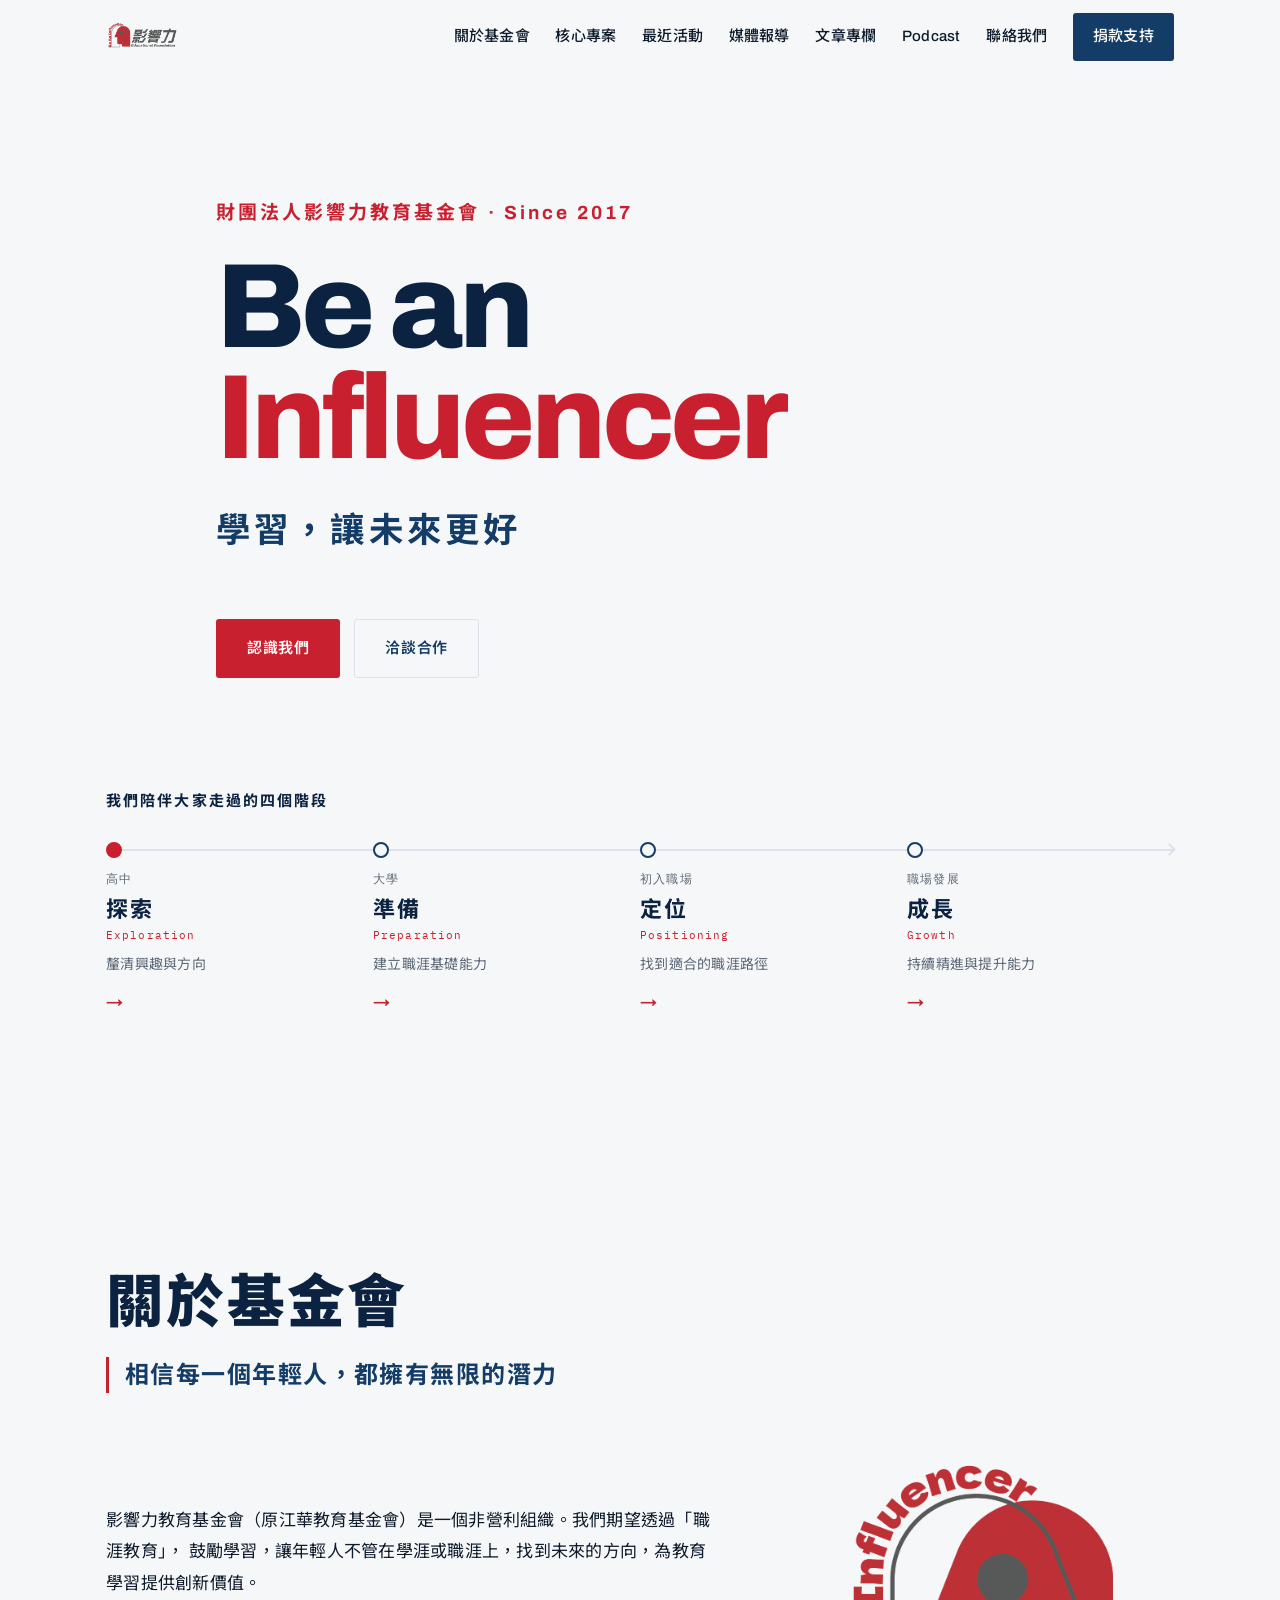
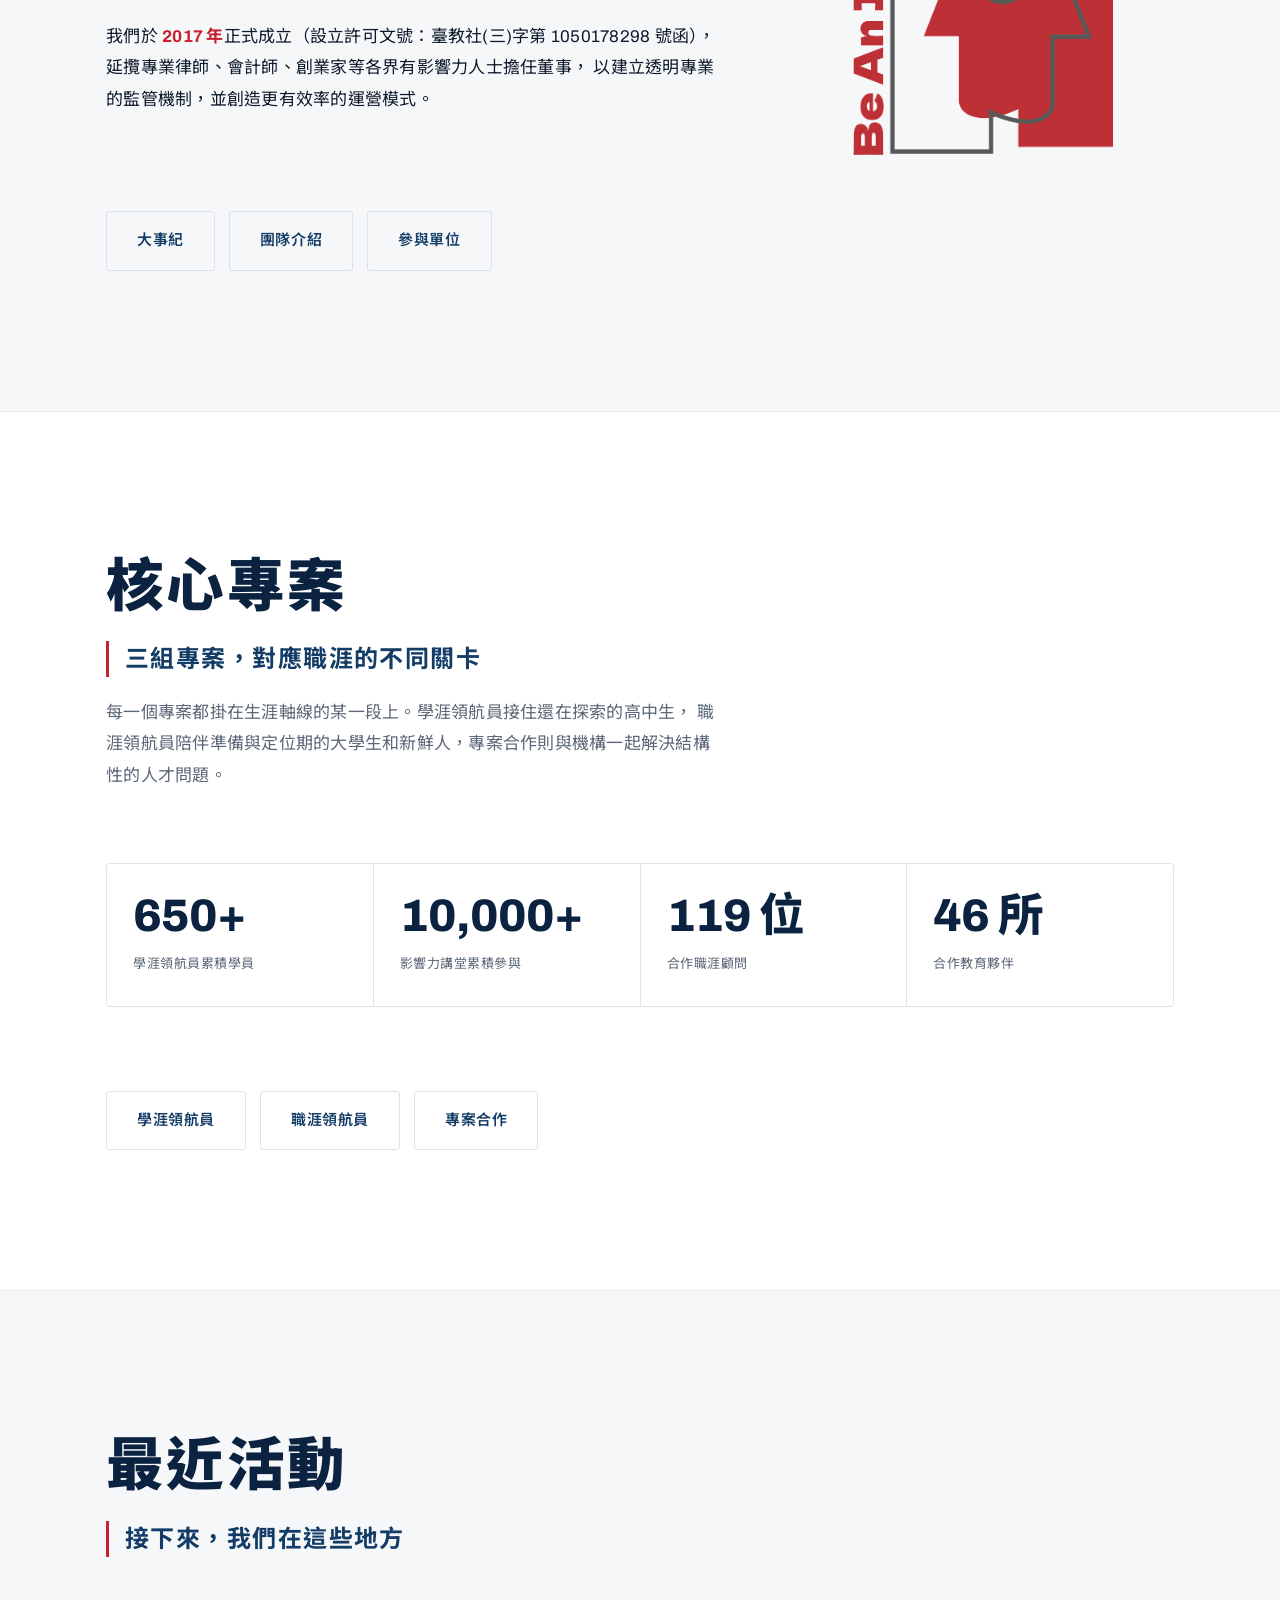
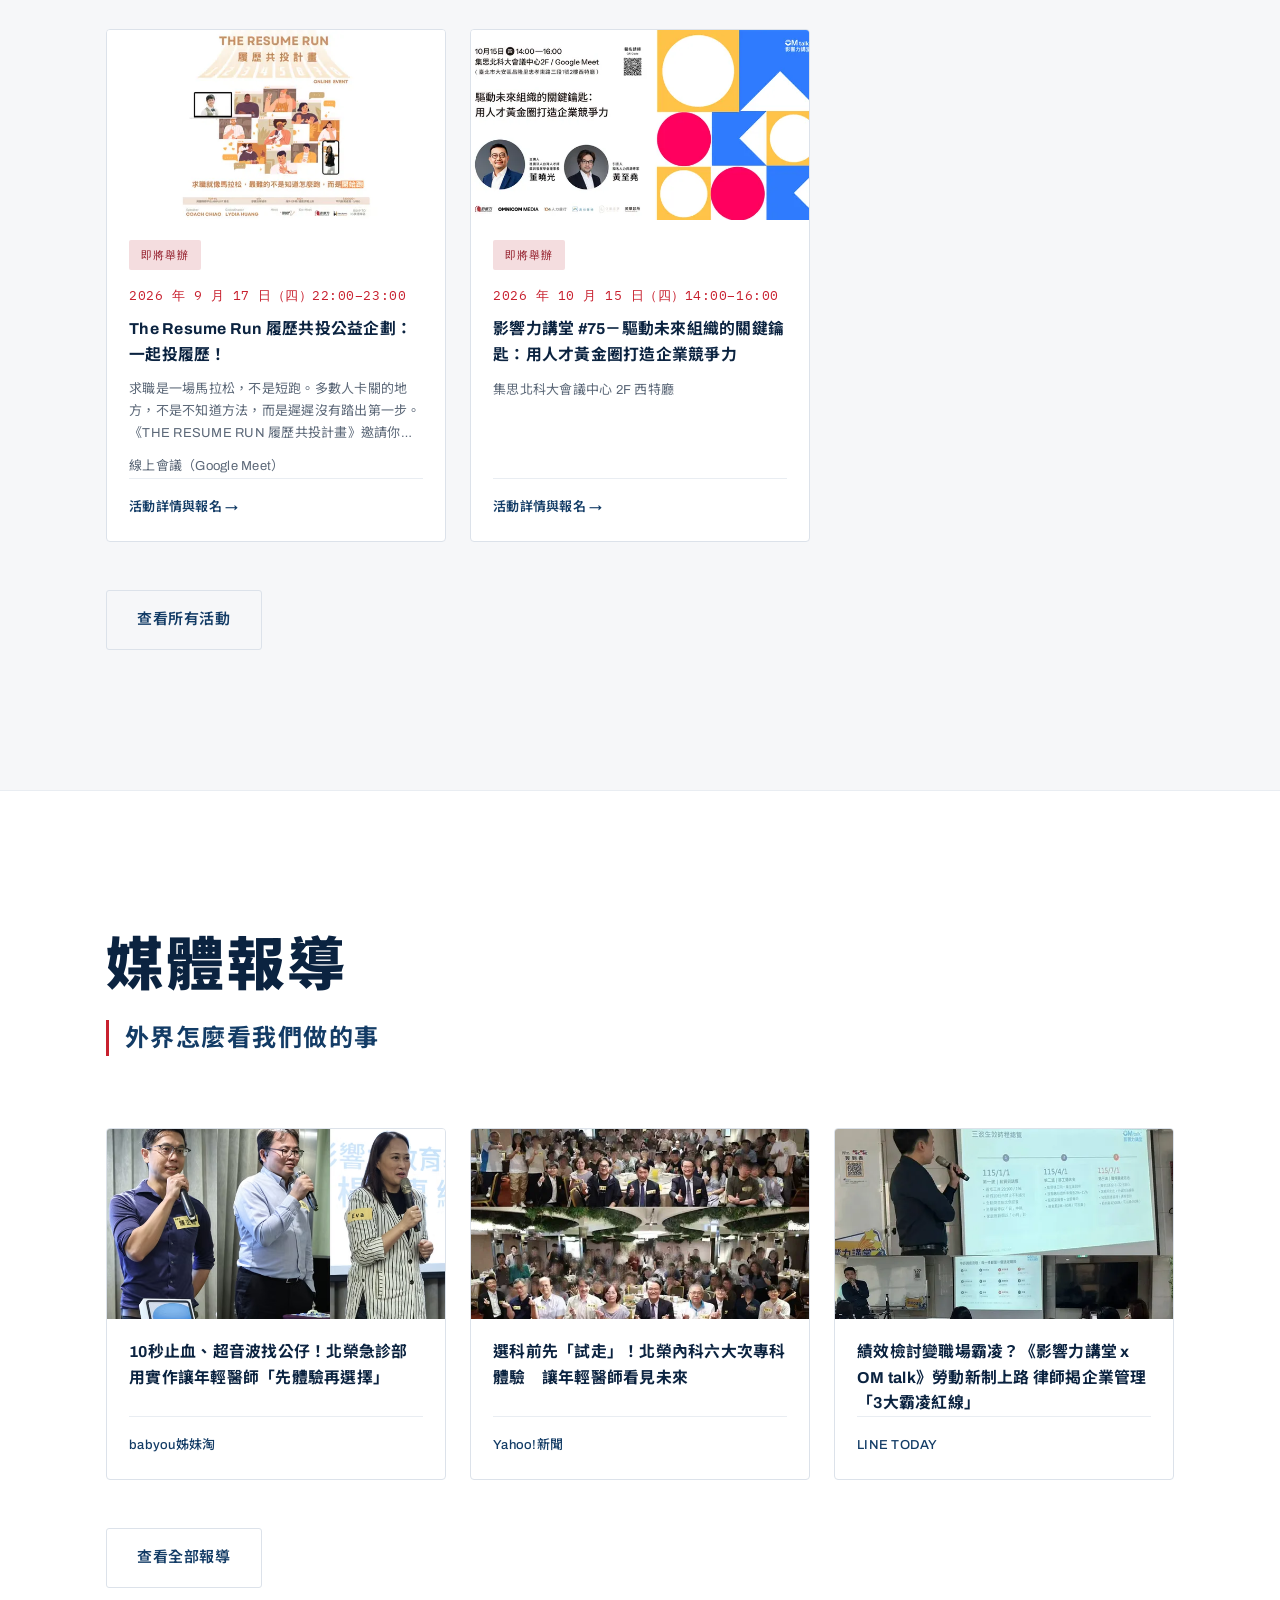
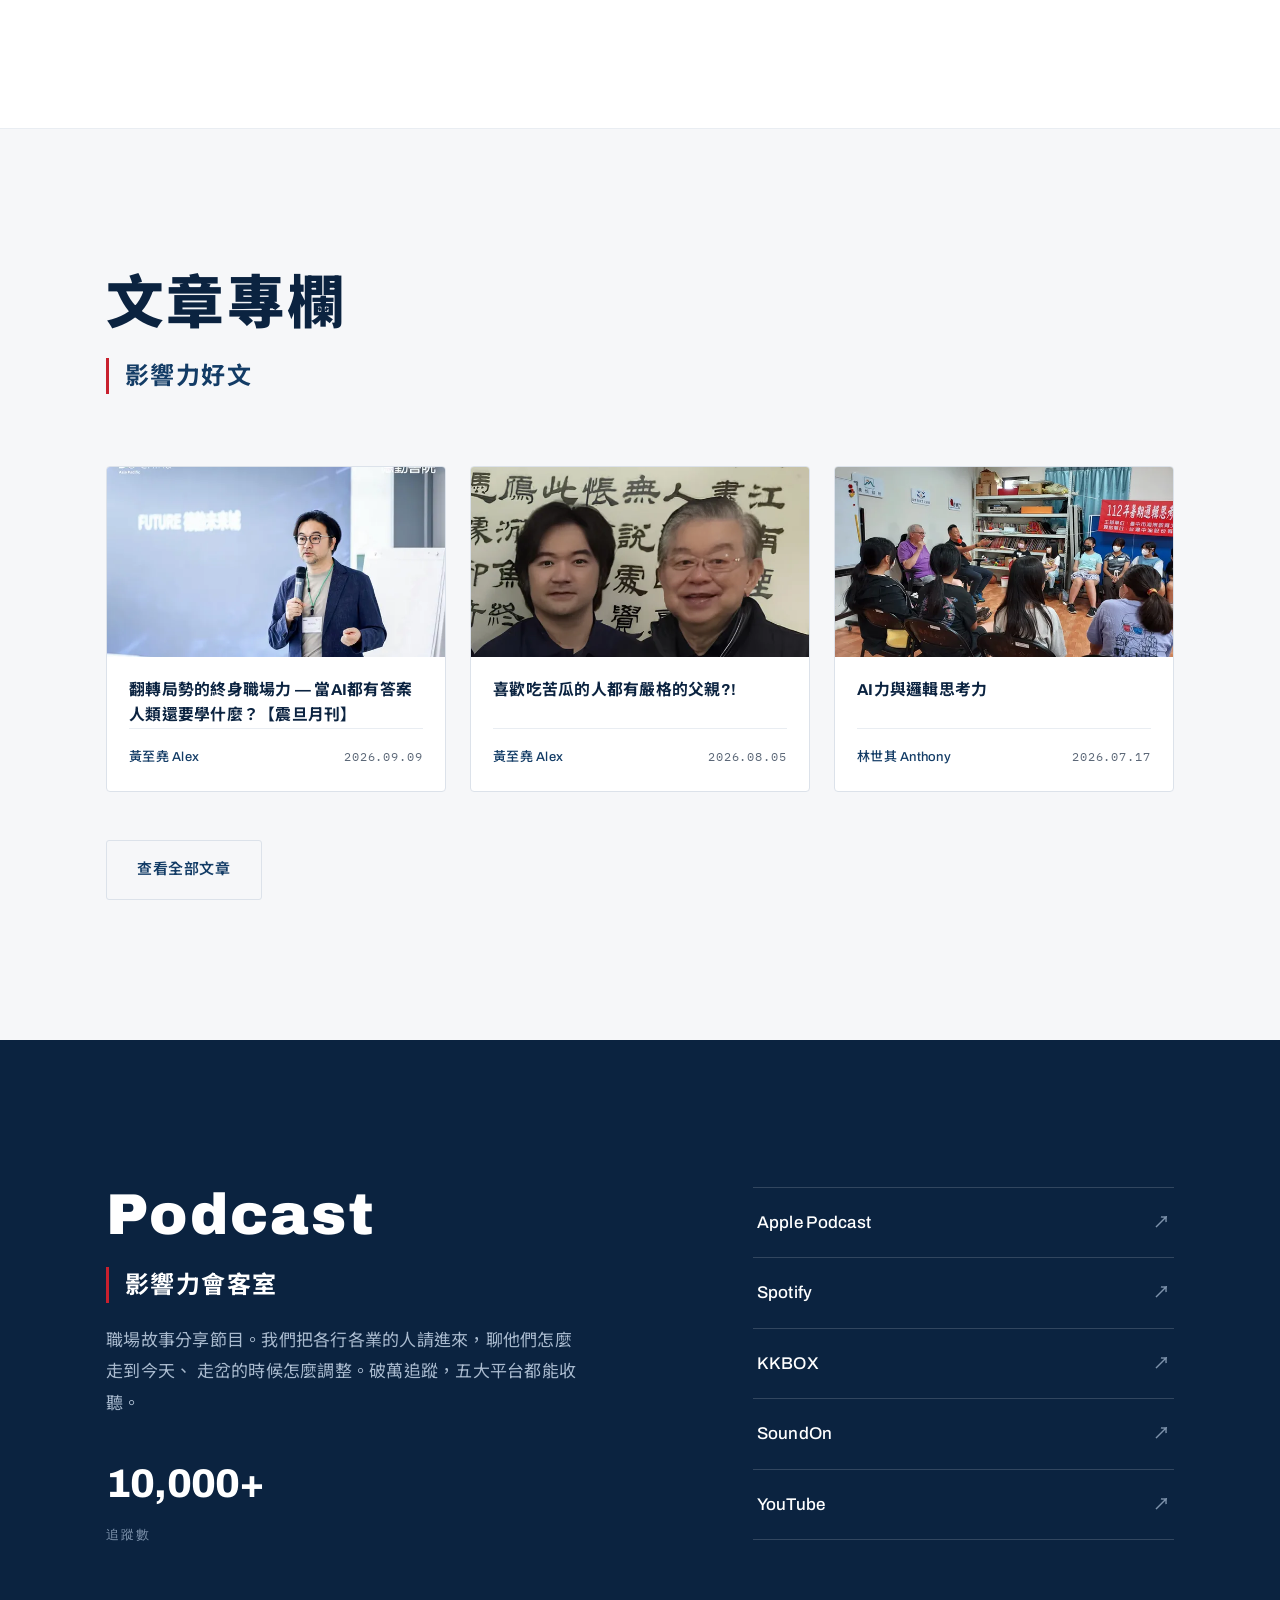
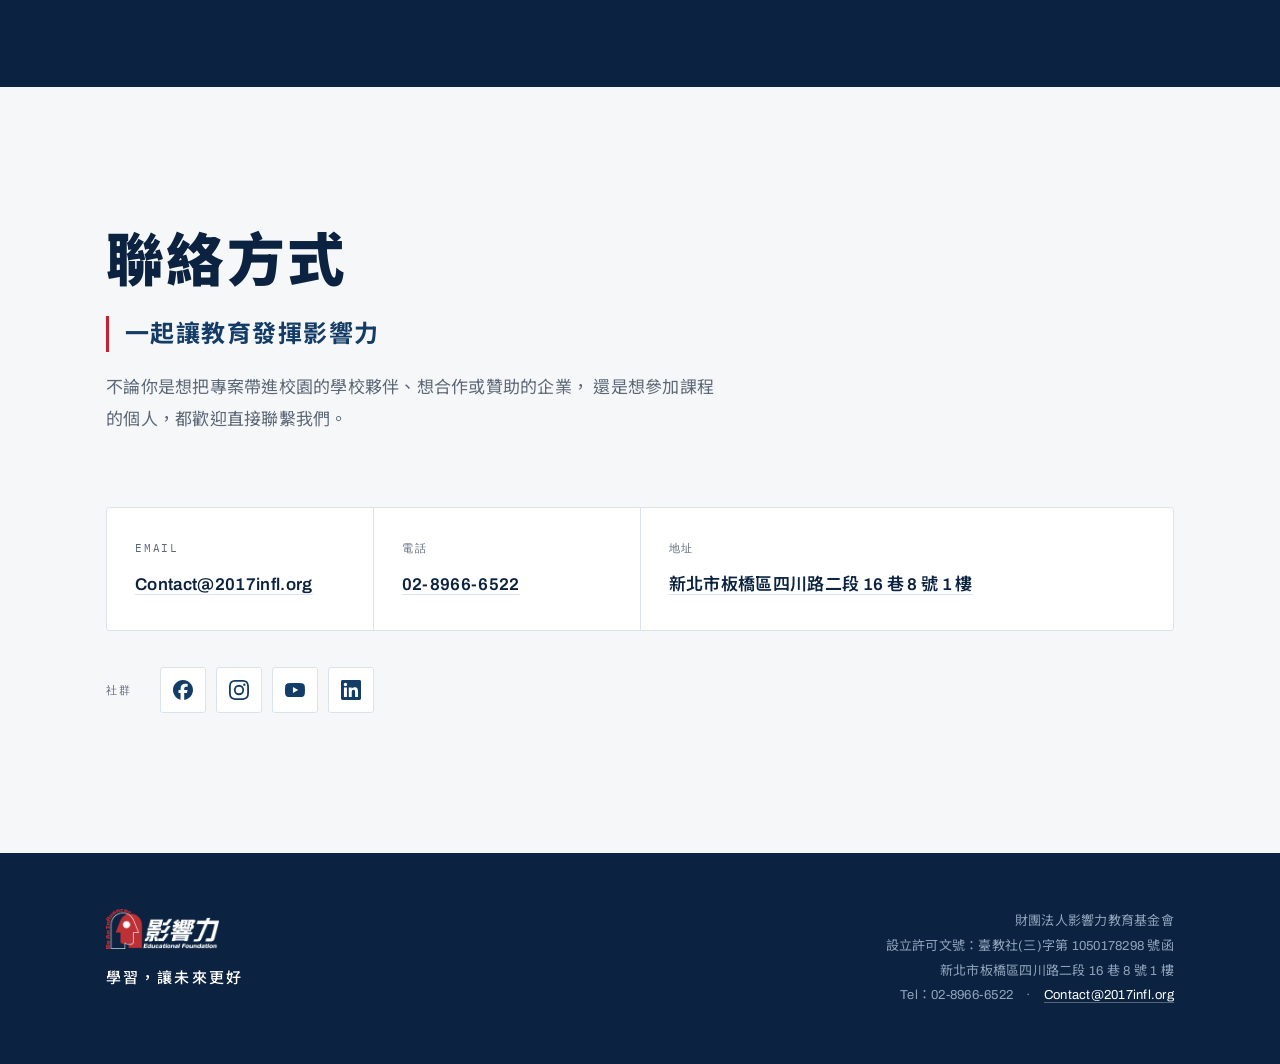
==== commit 53e263c2: "參與單位改依 Excel 重建，49 → 91 家 依 2026影響力教育基金會_過往合作單位.xlsx（105 家 6 類）重建， 分組與取捨依使用者指示：  - 公益贊助夥伴 9：OM 改寫為 O" ====
--- a/index.html
+++ b/index.html
@@ -4,7 +4,7 @@
 <meta charset="utf-8">
 <meta name="viewport" content="width=device-width, initial-scale=1">
 <title>影響力教育基金會 Be an Influencer｜以職涯教育連結教育與產業</title>
-<meta name="description" content="財團法人影響力教育基金會自 2017 年起長期致力於職涯教育，從高中探索到職場成長，陪伴年輕人找方向、找工作。累積服務逾萬人次，合作 35 所學校與台積電慈善基金會、臺北榮民總醫院等單位。">
+<meta name="description" content="財團法人影響力教育基金會自 2017 年起長期致力於職涯教育，從高中探索到職場成長，陪伴年輕人找方向、找工作。累積服務逾萬人次，合作 46 所學校與台積電慈善基金會、臺北榮民總醫院等單位。">
 <link rel="icon" href="./images/logo.png">
 <meta property="og:title" content="影響力教育基金會 Be an Influencer">
 <meta property="og:description" content="以職涯教育為核心，連結教育與產業資源，培育青年探索方向並實踐影響力。">
@@ -162,7 +162,7 @@
       <div class="stat"><span class="stat__n" data-count="650" data-suffix="+">0</span><span class="stat__l">學涯領航員累積學員</span></div>
       <div class="stat"><span class="stat__n" data-count="10000" data-suffix="+">0</span><span class="stat__l">影響力講堂累積參與</span></div>
       <div class="stat"><span class="stat__n" data-count="119" data-suffix=" 位">0</span><span class="stat__l">合作職涯顧問</span></div>
-      <div class="stat"><span class="stat__n" data-count="35" data-suffix=" 所">0</span><span class="stat__l">合作教育夥伴</span></div>
+      <div class="stat"><span class="stat__n" data-count="46" data-suffix=" 所">0</span><span class="stat__l">合作教育夥伴</span></div>
     </div>
 
     <nav class="subnav reveal" aria-label="三組核心專案">
--- a/style.css
+++ b/style.css
@@ -506,7 +506,7 @@
   font-size:.9375rem; color:var(--muted); line-height:1.72;
 }
 .tl__list li::before{
-  content:''; position:absolute; left:0; top:.82em;
+  content:''; position:absolute; left:0; top:.86em;
   width:6px; height:1px; background:var(--red);
 }
 
@@ -561,9 +561,13 @@
   font-size:.8125rem; color:var(--muted); line-height:1.72;
 }
 .person__cv li{ position:relative; padding-left:13px; }
+/* 展開學經歷的按鈕只在手機出現（見 RWD 區塊）。桌機直接顯示全部學經歷，
+   按鈕保持 display:none，也就不會被鍵盤 Tab 到。 */
+.person__toggle{ display:none; }
+
 .person__cv li::before{
-  content:''; position:absolute; left:0; top:.7em;
-  width:5px; height:1px; background:var(--red);
+  content:''; position:absolute; left:0; top:.86em;
+  width:6px; height:1px; background:var(--red);
 }
 
 /* ─── 核心專案 ─────────────────────────────── */
@@ -844,8 +848,8 @@
   font-size:1rem; font-weight:700; color:var(--navy-deep);
 }
 .donate__ways li::before{
-  content:''; position:absolute; left:0; top:1.15em;
-  width:8px; height:2px; background:var(--red);
+  content:''; position:absolute; left:0; top:calc(10px + .925em);
+  width:6px; height:1px; background:var(--red);
 }
 /* 連結常駐紅字加底線，一眼看得出可以點 */
 .donate__ways a{
@@ -1079,7 +1083,29 @@
   body{ font-size:16px; }
   .people{ grid-template-columns:repeat(auto-fill,minmax(150px,1fr)); gap:16px; }
   .person{ padding:16px; }
-  .person__cv{ display:none; }
+
+  /* 手機是兩欄，卡片內容區只有約 135px 寬，學經歷擠在裡面很難讀，
+     所以預設收起、點「學經歷」才展開。展開的卡片跨滿兩欄，
+     文字才有整個螢幕的寬度可用。
+     ⚠️ 用 .has-js 收起 —— JS 失效時學經歷要照常看得到，不能整段消失。 */
+  .has-js .person__cv{ display:none; }
+  .has-js .person.is-open .person__cv{ display:block; }
+  .has-js .person.is-open{ grid-column:1 / -1; }
+  /* 卡片變全寬後照片會跟著撐到 350px，壓掉學經歷的版位，所以限制寬度 */
+  .has-js .person.is-open .person__photo{ max-width:150px; }
+
+  /* 按鈕上沒有可見文字，只留一個 ＋。文字放在 .sr-only 裡給螢幕報讀軟體，
+     否則這顆按鈕對輔助科技來說是沒有名稱的。 */
+  .has-js .person__toggle{
+    display:flex; align-items:center; justify-content:center;
+    width:100%; margin-top:12px; padding:0;
+    min-height:44px;              /* 手指點得到的大小 */
+    background:none; border:0; border-top:1px solid var(--rule-soft);
+    font:inherit; line-height:1; color:var(--red); cursor:pointer;
+  }
+  .has-js .person__toggle::after{ content:'＋'; font-size:1.125rem; }
+  .has-js .person.is-open .person__toggle::after{ content:'－'; }
+
   .btn{ width:100%; }
   .empty__actions .btn{ width:auto; }
 }
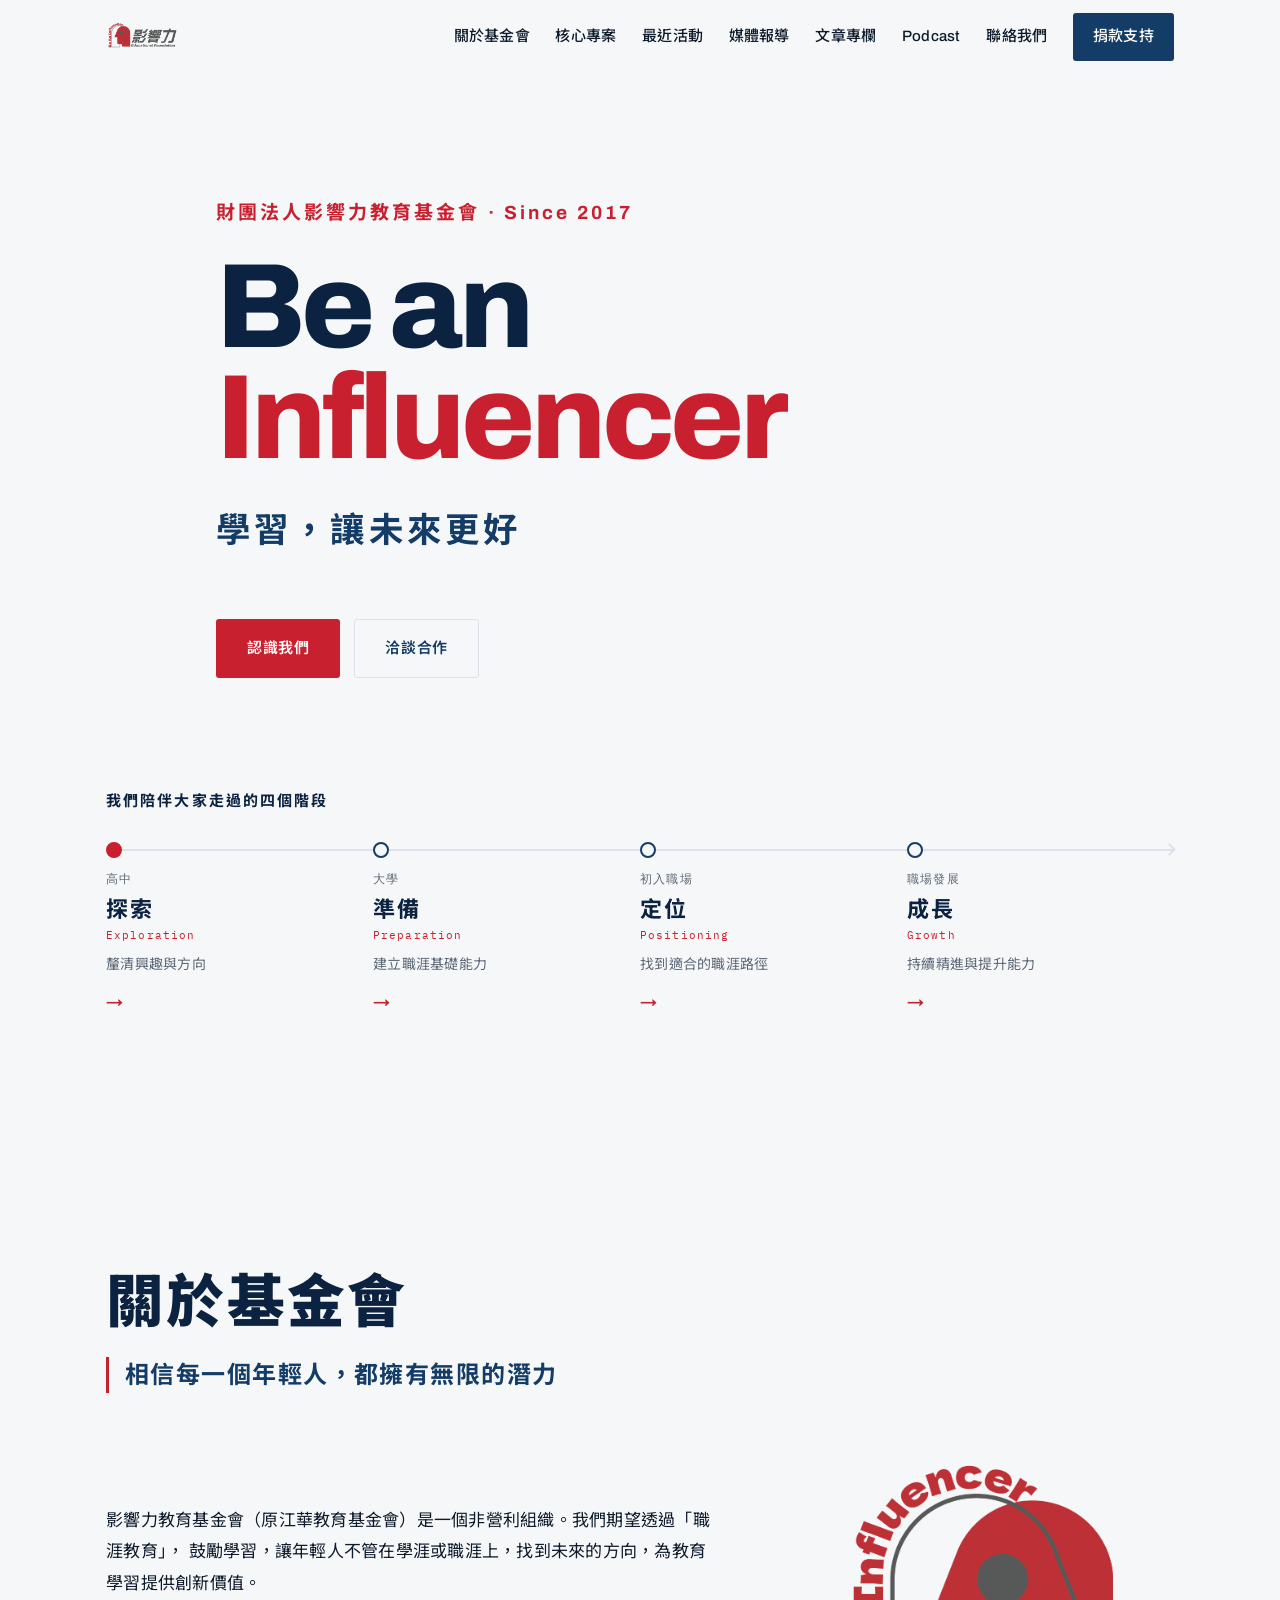
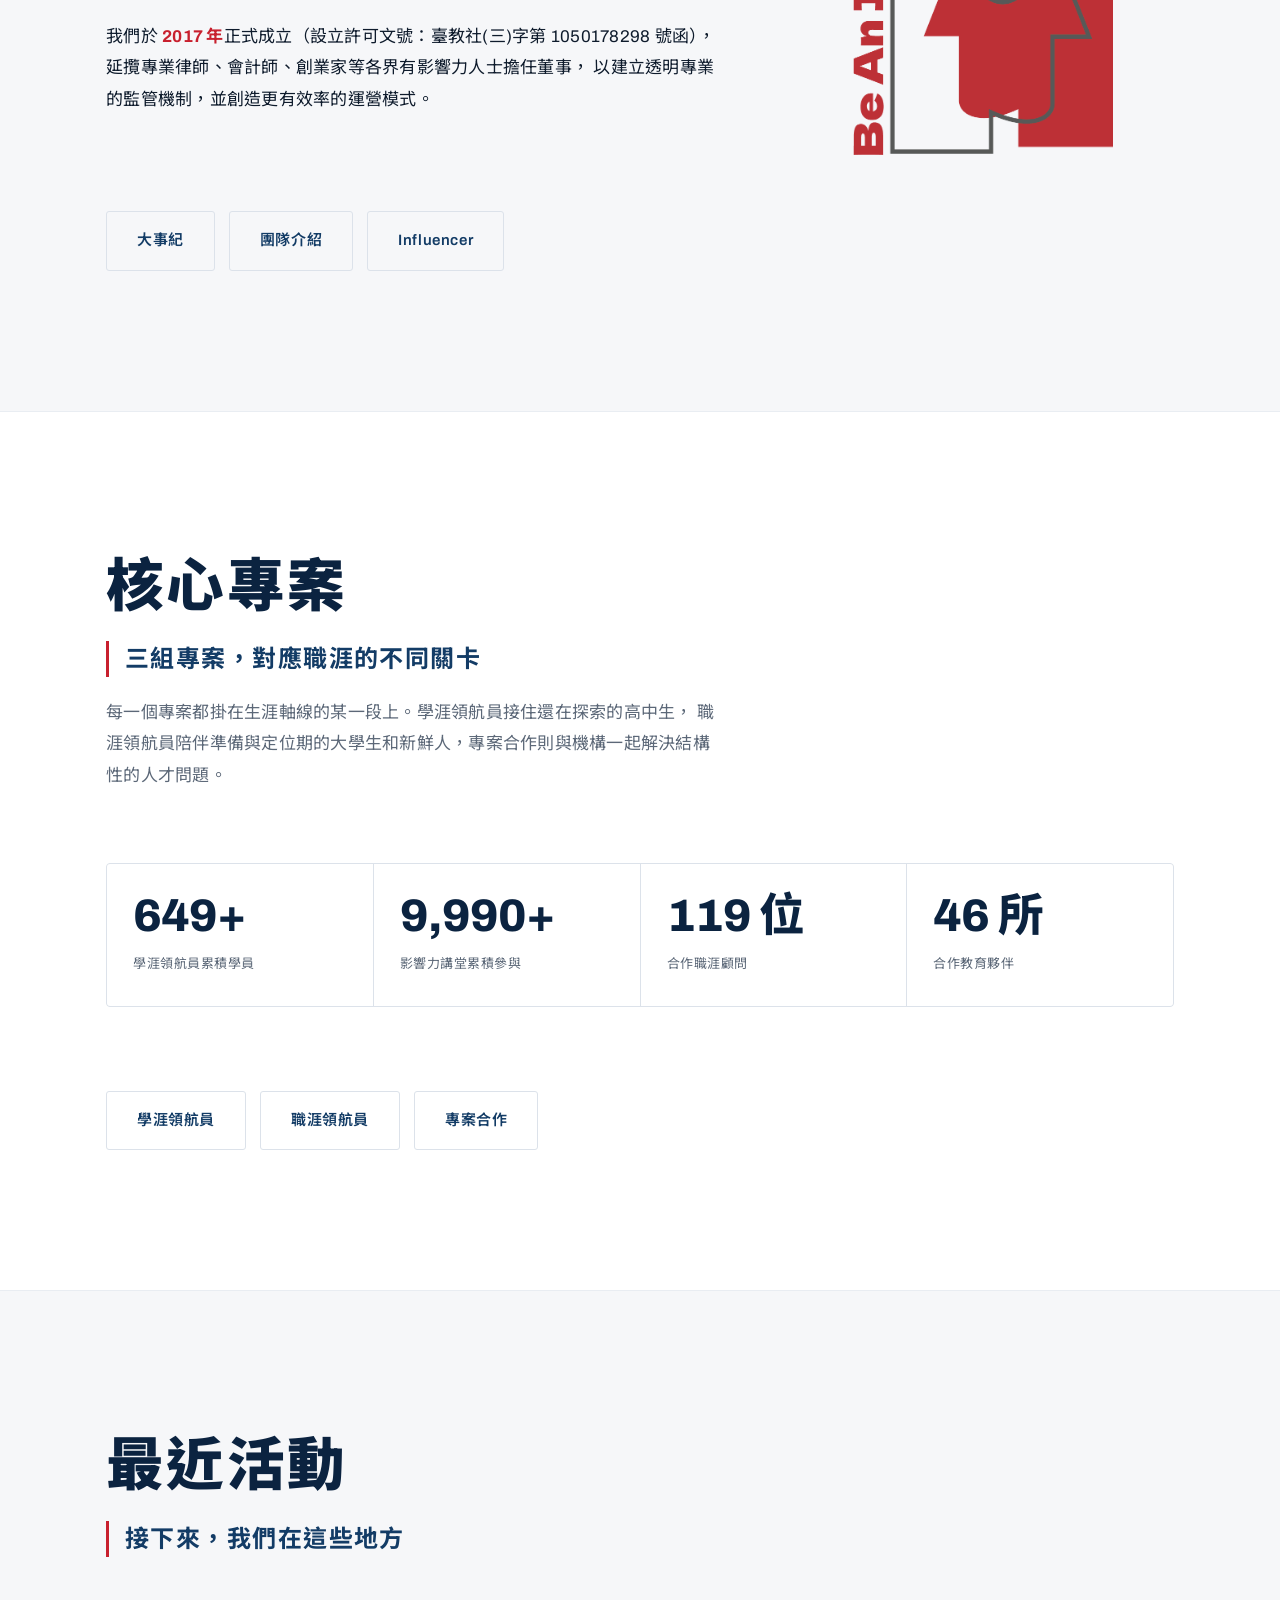
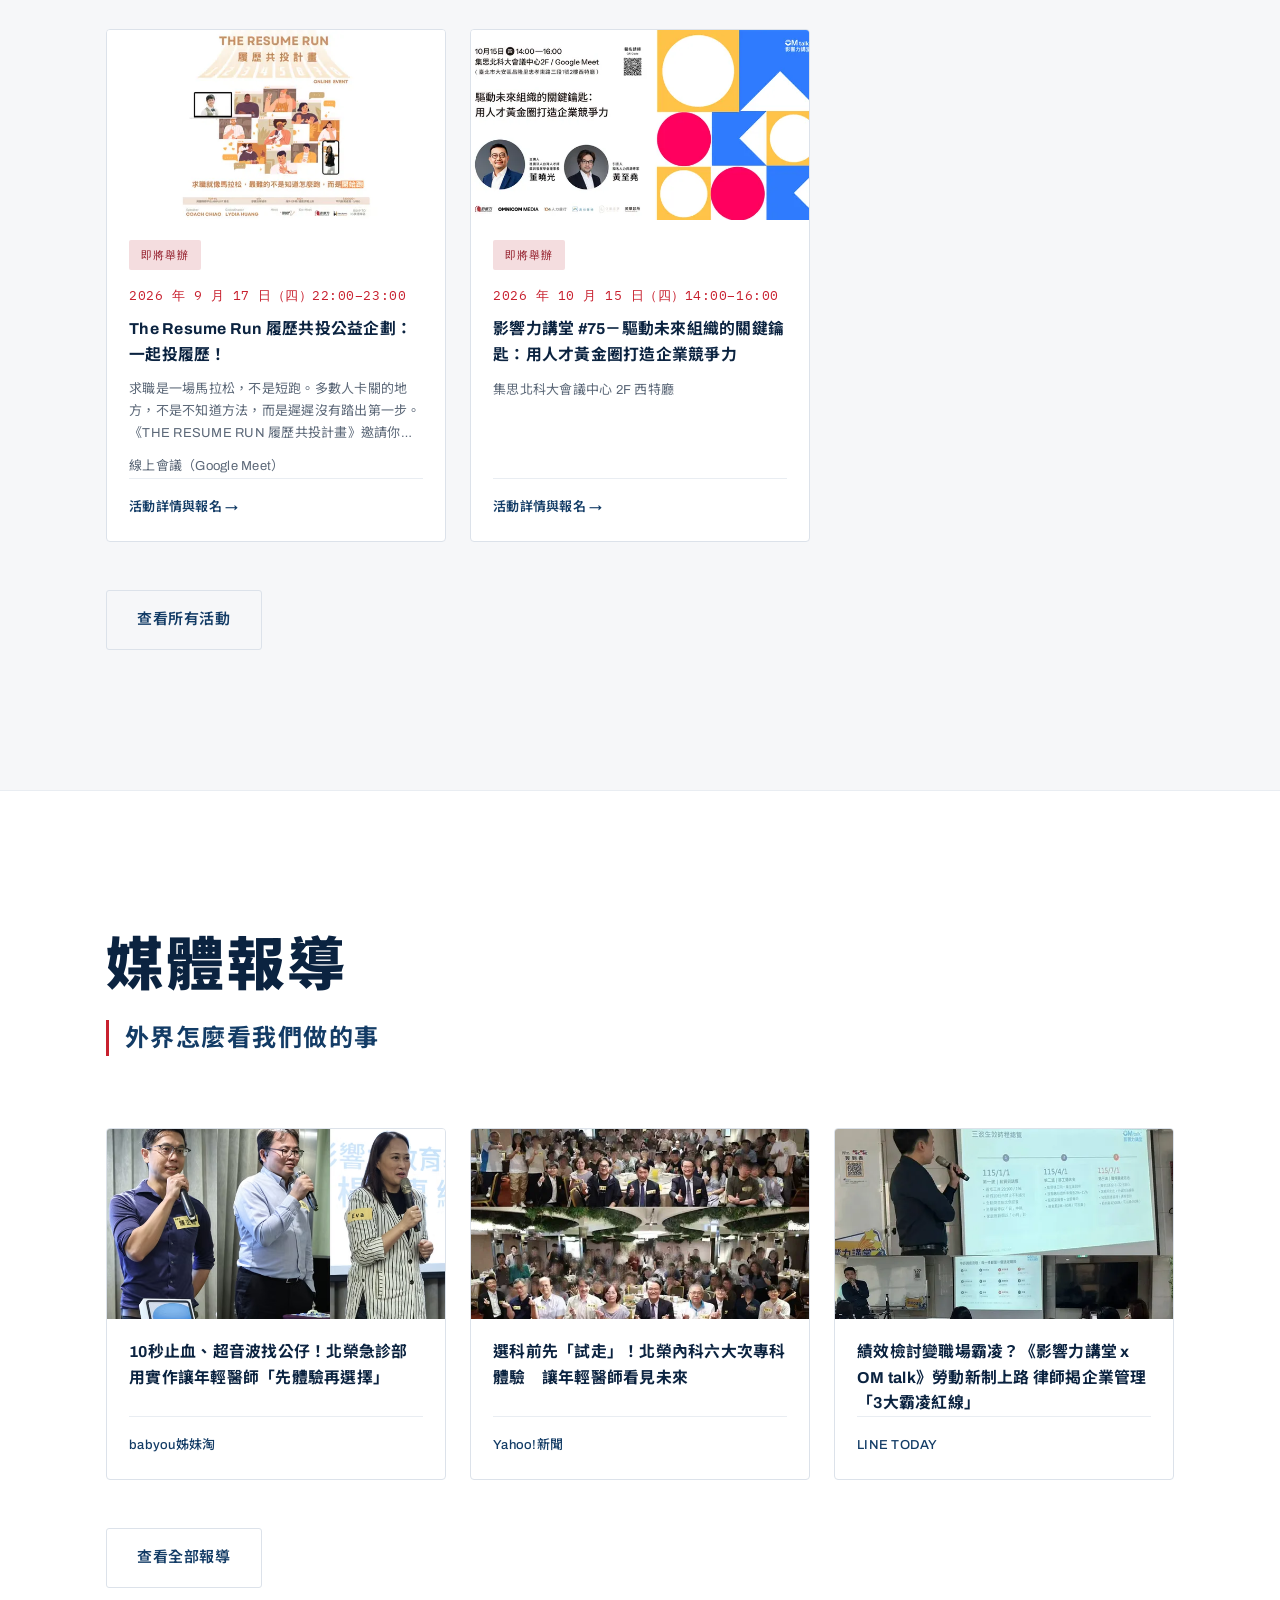
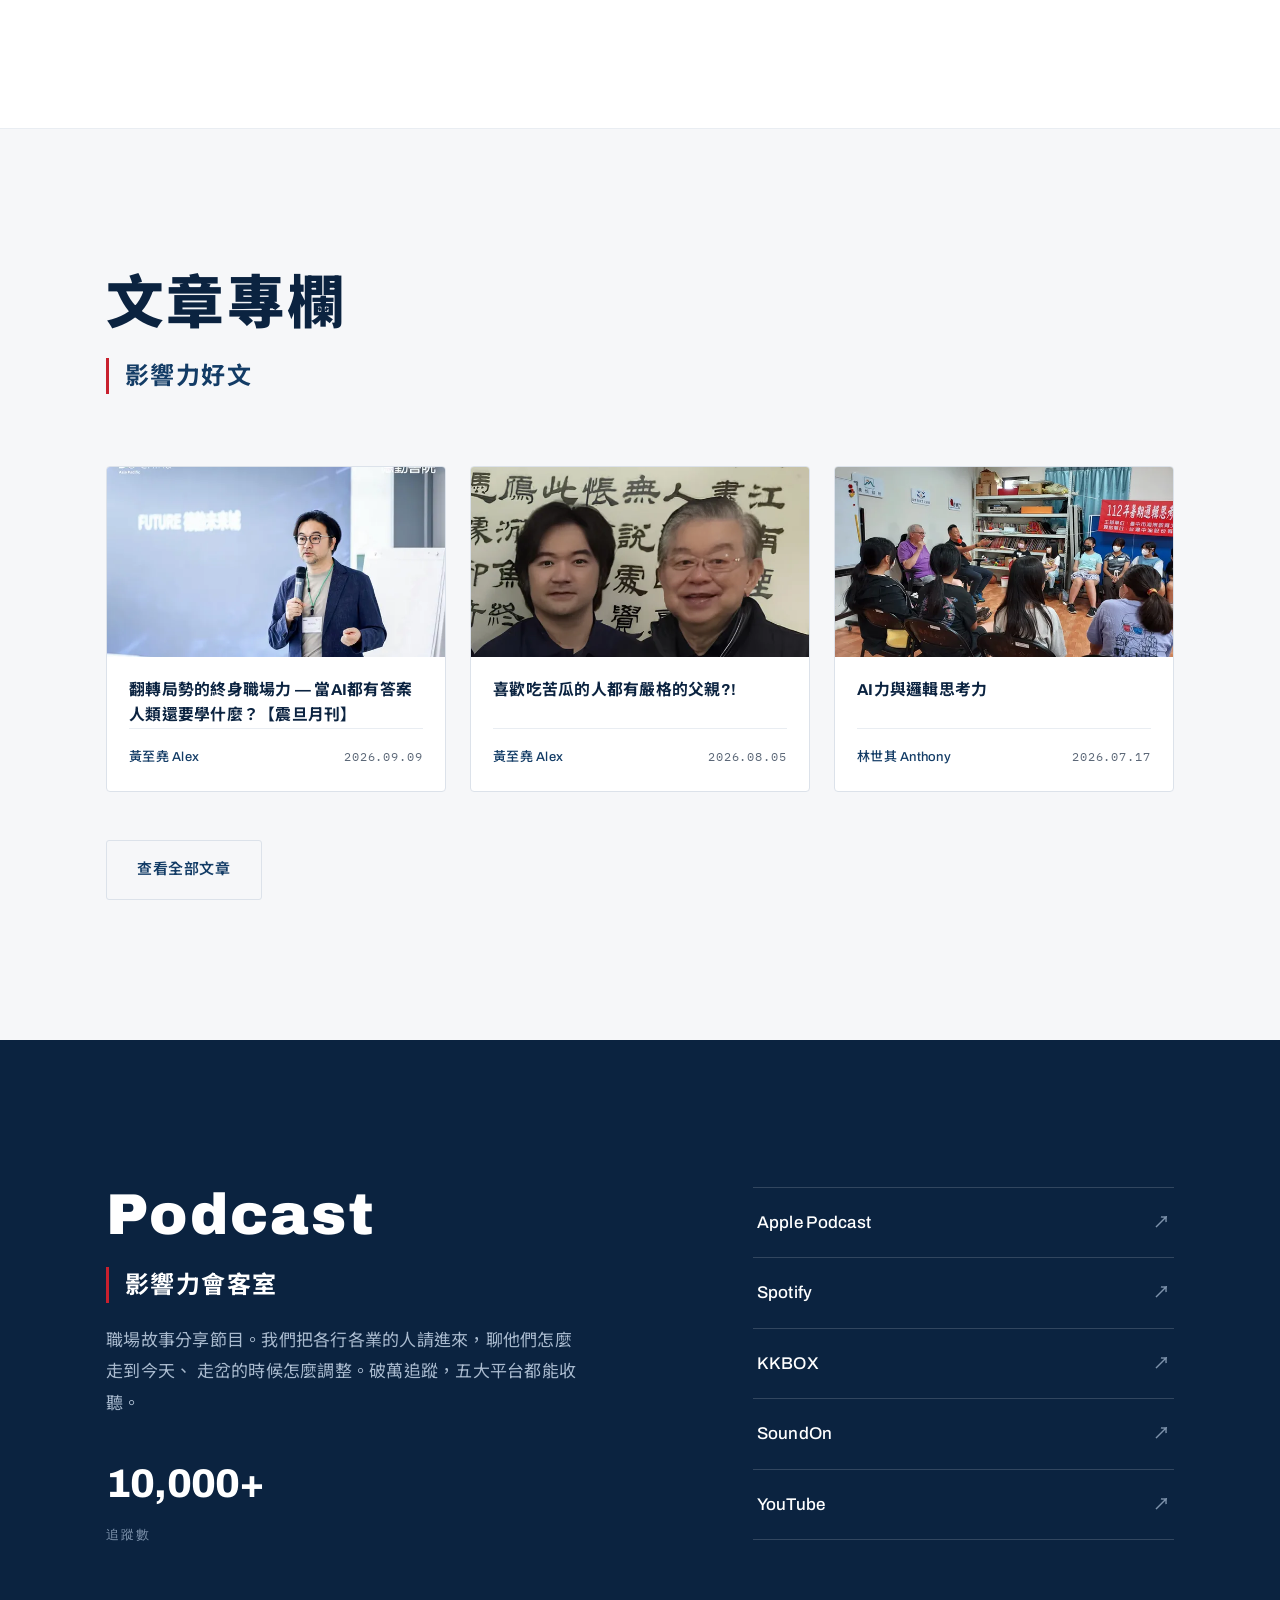
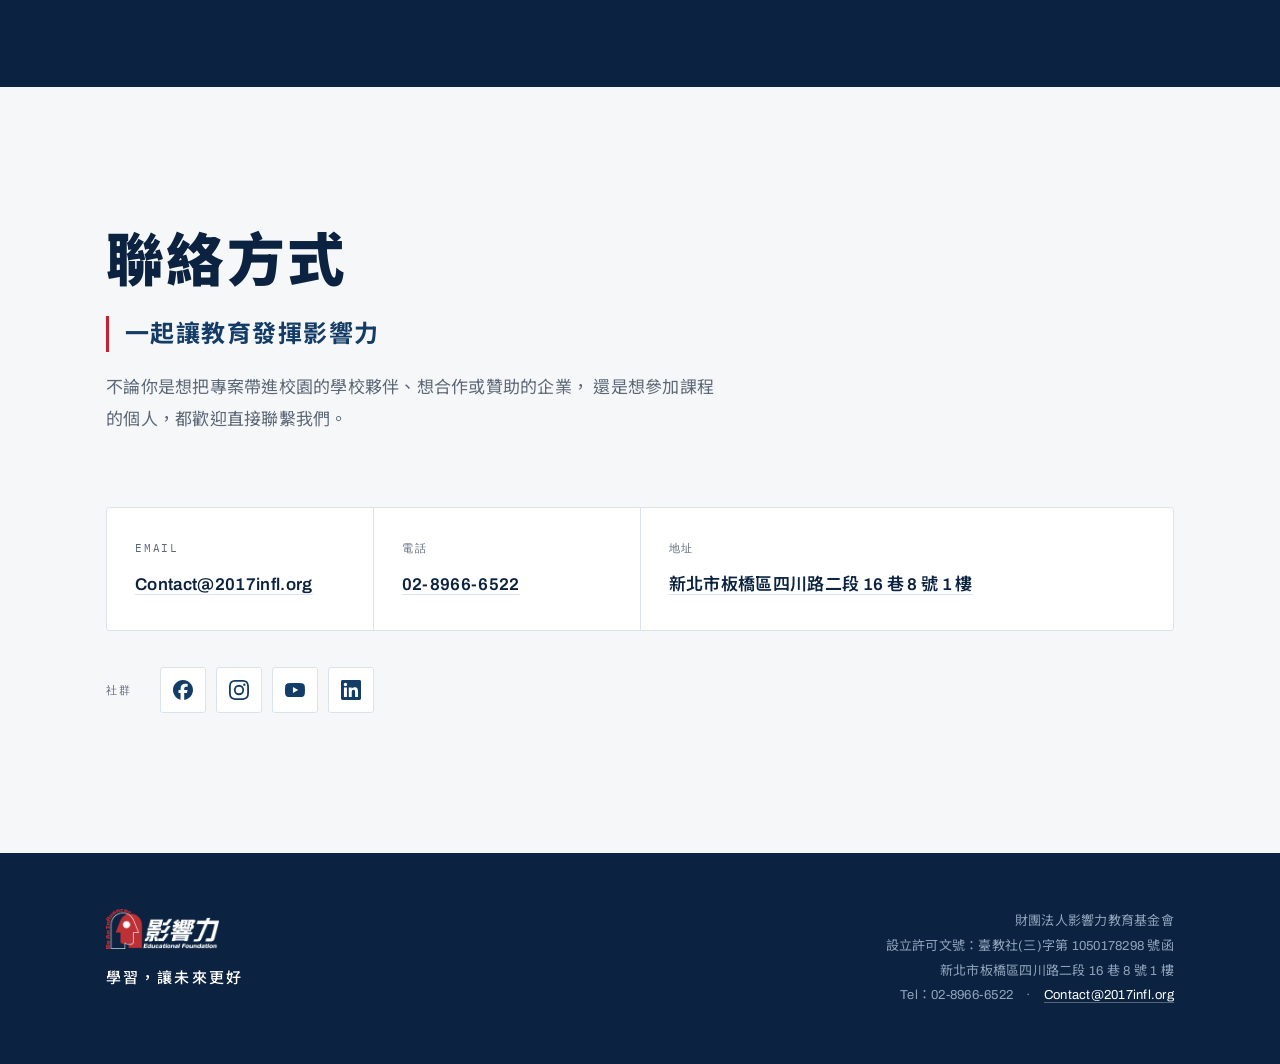
==== commit c5a2764b: "參與單位頁新增合作邀請區段，頁面改名為 Influencer 新增 #join 區段（partners.html 頁尾） - 標題 Be an Influencer，提供「成為贊助單位／專案合作」兩個" ====
--- a/index.html
+++ b/index.html
@@ -141,7 +141,7 @@
     <nav class="subnav reveal" aria-label="關於基金會的延伸頁面">
       <a class="btn btn--ghost" href="./milestones.html">大事紀</a>
       <a class="btn btn--ghost" href="./team.html">團隊介紹</a>
-      <a class="btn btn--ghost" href="./partners.html">參與單位</a>
+      <a class="btn btn--ghost" href="./partners.html">Influencer</a>
     </nav>
   </div>
 </section>
--- a/style.css
+++ b/style.css
@@ -654,6 +654,51 @@
   letter-spacing:.08em; color:var(--red);
 }
 .partners .chips{ margin-top:0; }
+
+/* ─── 參與單位頁尾的合作邀請 ───────────────── */
+/* 深色底沿用 Podcast 那一段的語彙（同一組 #fff／#A9BACE／#7E93AC）。
+   ⚠️ 這一段必須放在返回按鈕之前 —— 頁尾 .foot 也是 --navy-deep，
+   直接貼著會連成一大塊深色，中間要有淺色區隔開。 */
+.join{ max-width:760px; }
+
+.join__title{
+  margin:0;
+  font-family:var(--f-disp);
+  font-size:clamp(2rem,6vw,3.2rem);
+  font-weight:800; line-height:1; letter-spacing:-.03em; color:#fff;
+}
+.join__title em{ font-style:normal; color:var(--red); }
+
+.join__lead{ margin:22px 0 0; max-width:48ch; font-size:1.0625rem; color:#A9BACE; }
+
+.join__ways{
+  list-style:none; margin:30px 0 0; padding:26px 0 0;
+  border-top:1px solid rgba(255,255,255,.14);
+  display:grid; gap:14px;
+}
+.join__ways li{ font-size:.9375rem; color:#A9BACE; }
+.join__ways b{
+  display:inline-block; min-width:8.5em; margin-right:10px;
+  color:#fff; font-weight:700; letter-spacing:.06em;
+}
+
+.join__mail{ margin:32px 0 0; }
+.join__mail a{
+  display:inline-flex; align-items:center; gap:10px;
+  font-family:var(--f-mono);
+  font-size:clamp(1rem,2.6vw,1.375rem); letter-spacing:.02em;
+  color:#fff; text-decoration:none;
+  padding-bottom:6px; border-bottom:2px solid var(--red);
+  transition:color .25s var(--ease), border-color .25s var(--ease);
+}
+.join__mail a:hover{ color:#FF8A94; border-bottom-color:#FF8A94; }
+/* 信封圖示同樣用 inline SVG，stroke 吃 currentColor，
+   hover 時會跟著文字一起變色，不用另外寫規則。 */
+.join__mail-icon{
+  flex-shrink:0; width:1.15em; height:1.15em;
+  /* 等寬字的視覺中線比方框中心略高，往下推一點才對齊 */
+  transform:translateY(1px);
+}
 
 /* ─── 空狀態（最近活動 / 文章專欄） ─────────── */
 
@@ -1106,6 +1151,9 @@
   .has-js .person__toggle::after{ content:'＋'; font-size:1.125rem; }
   .has-js .person.is-open .person__toggle::after{ content:'－'; }
 
+  /* 窄螢幕塞不下「標籤 ＋ 說明」同一行，改成標籤自己一行 */
+  .join__ways b{ display:block; min-width:0; margin:0 0 4px; }
+
   .btn{ width:100%; }
   .empty__actions .btn{ width:auto; }
 }
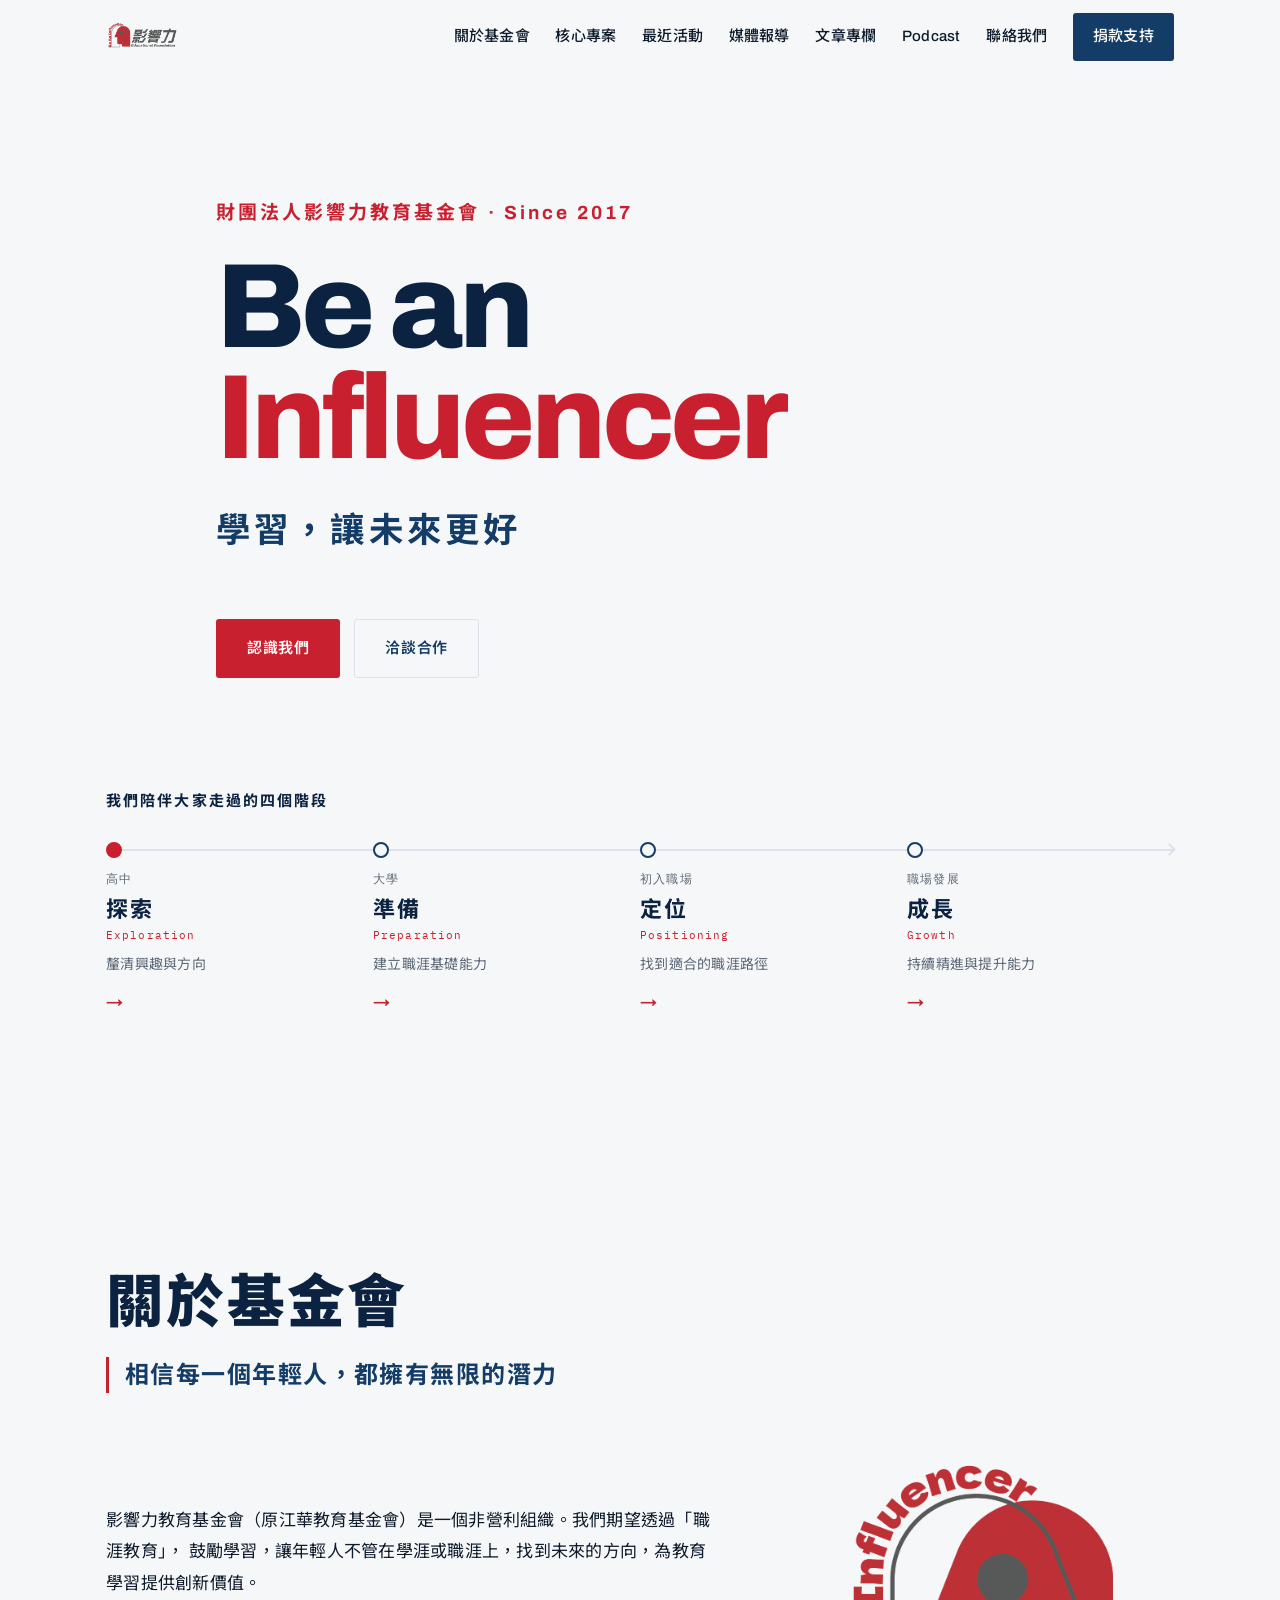
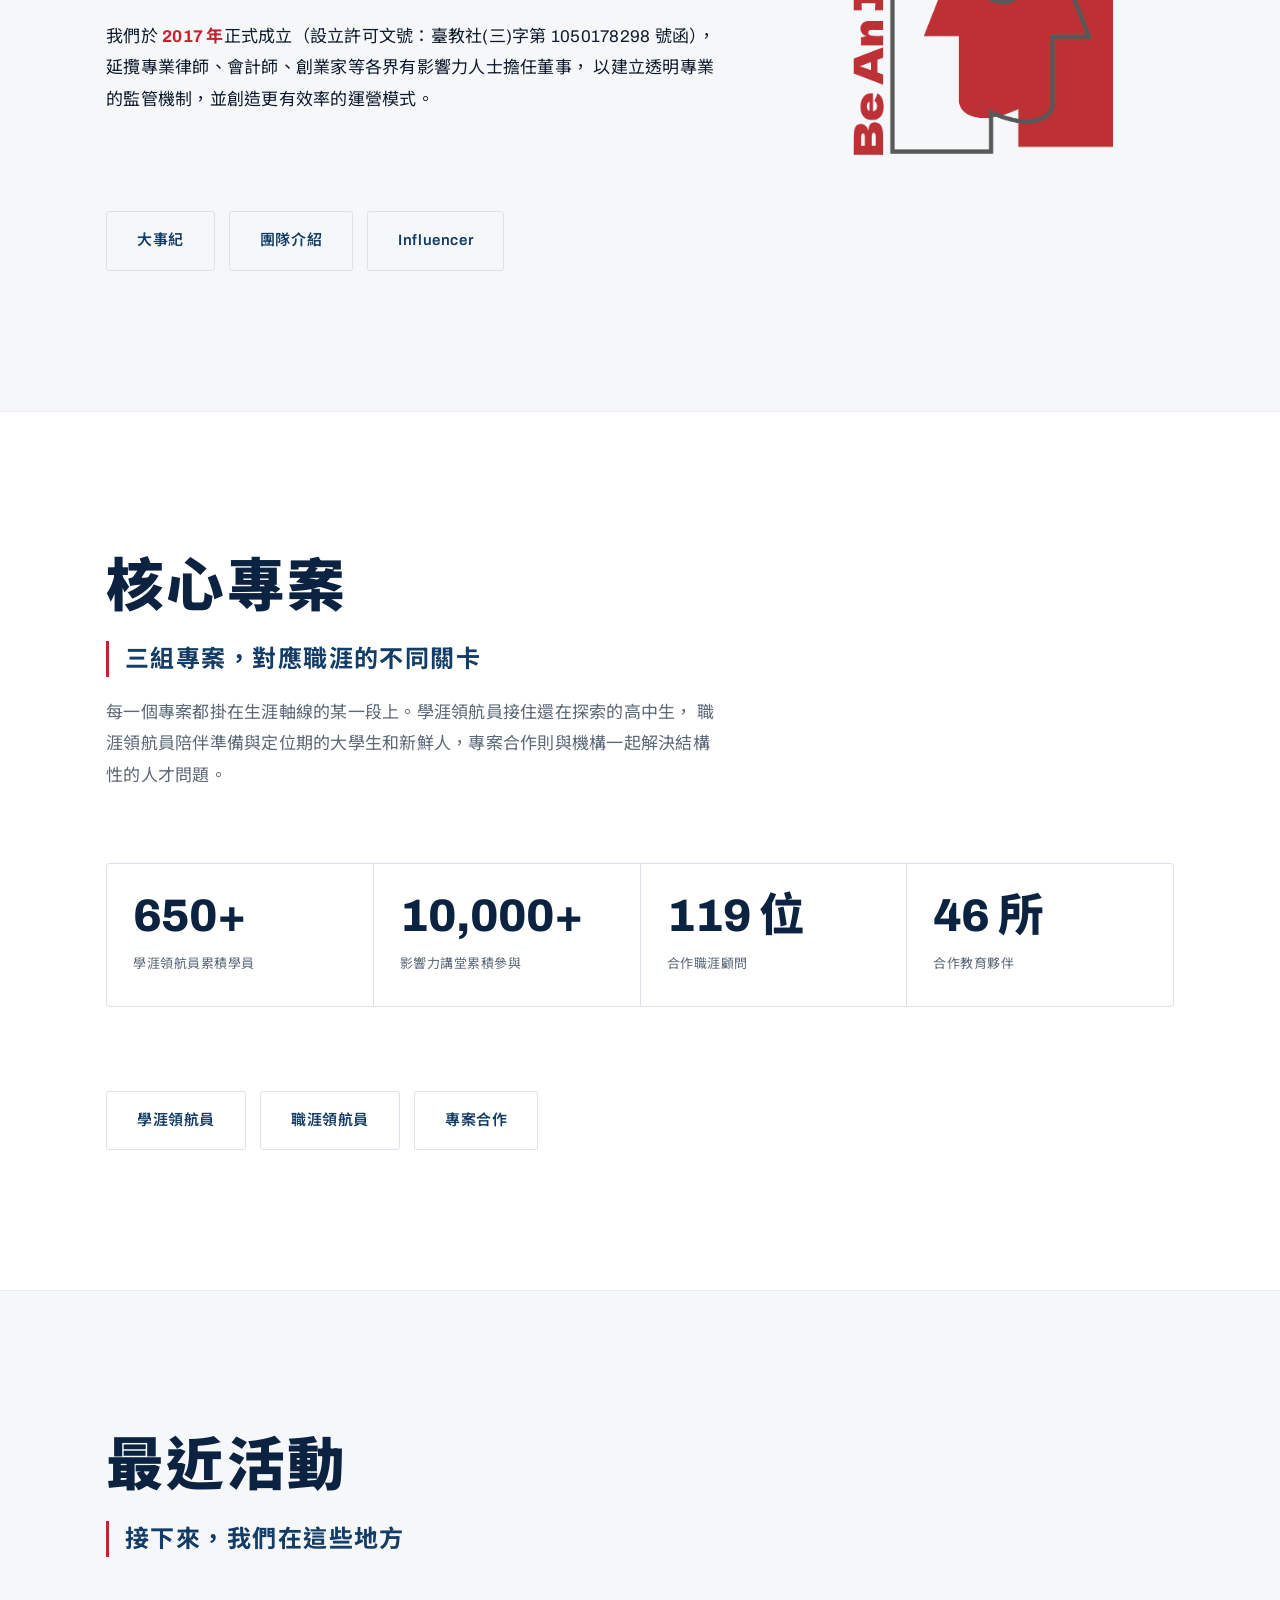
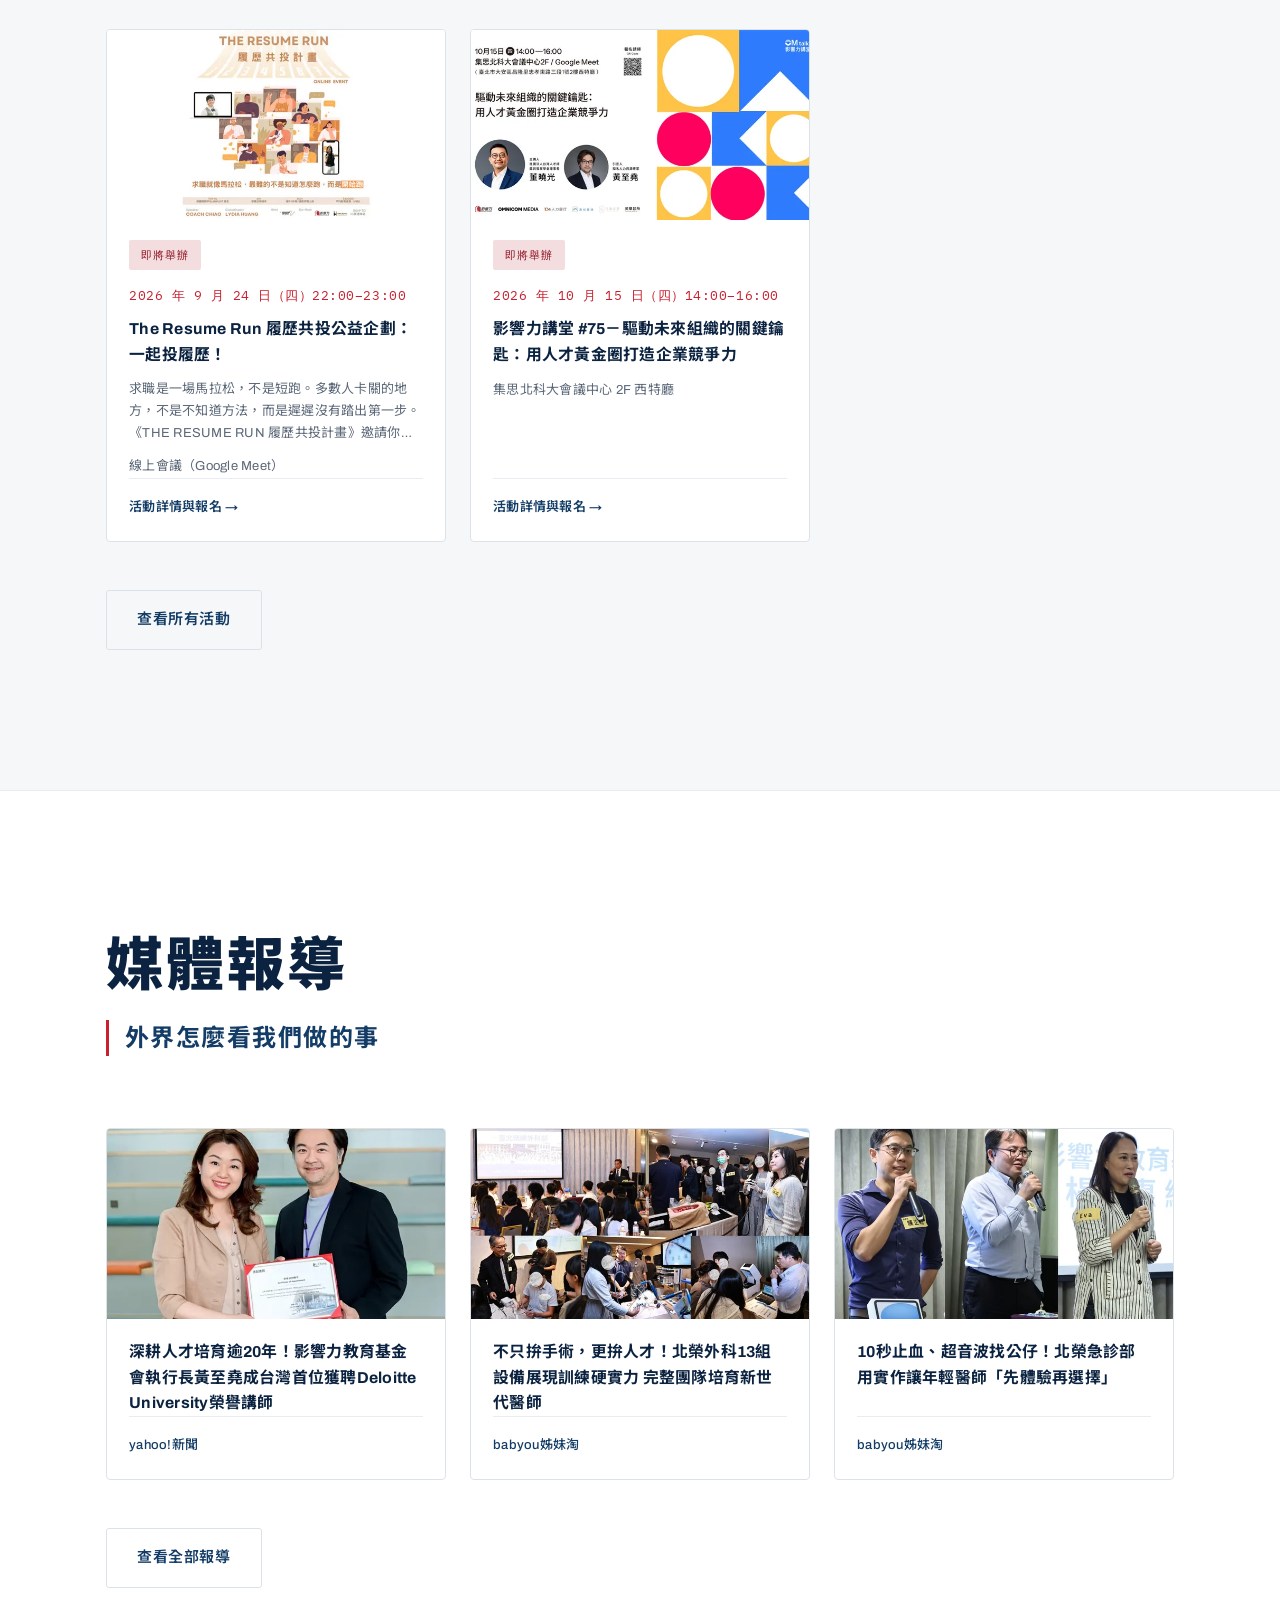
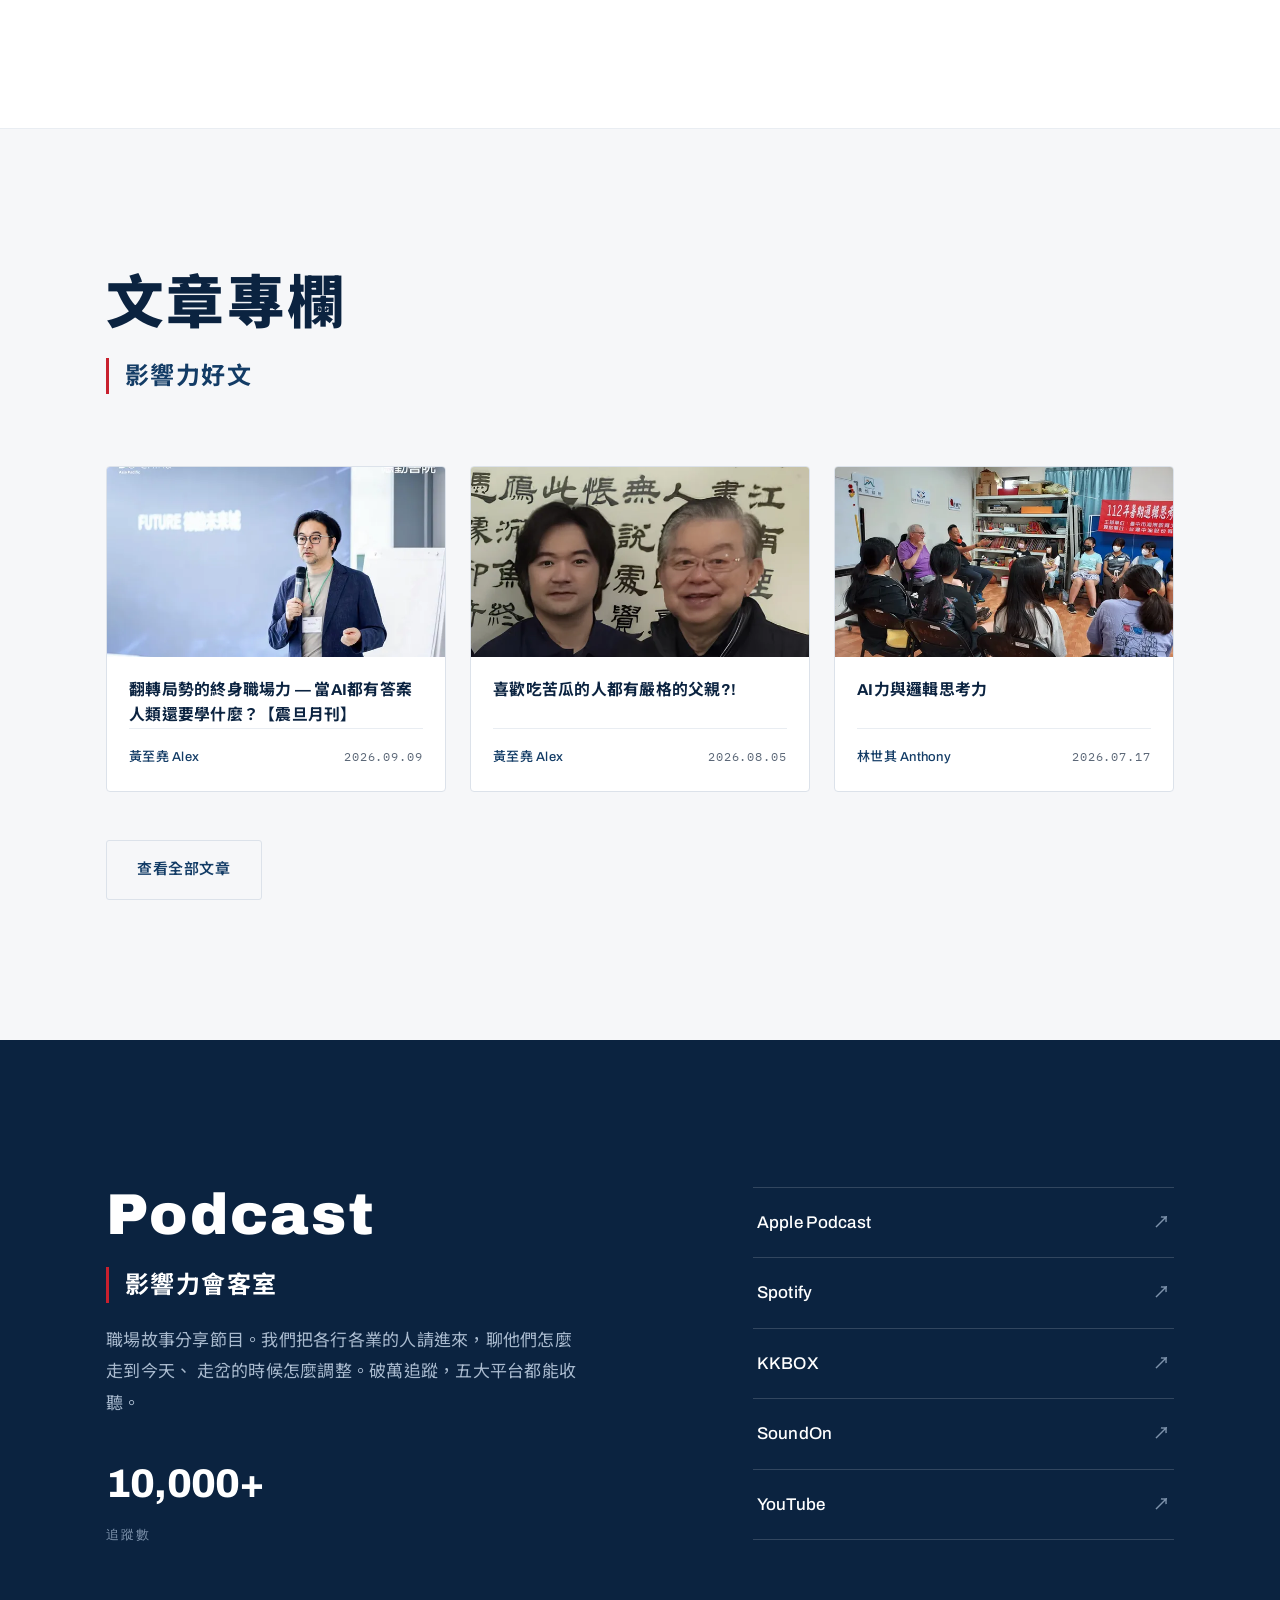
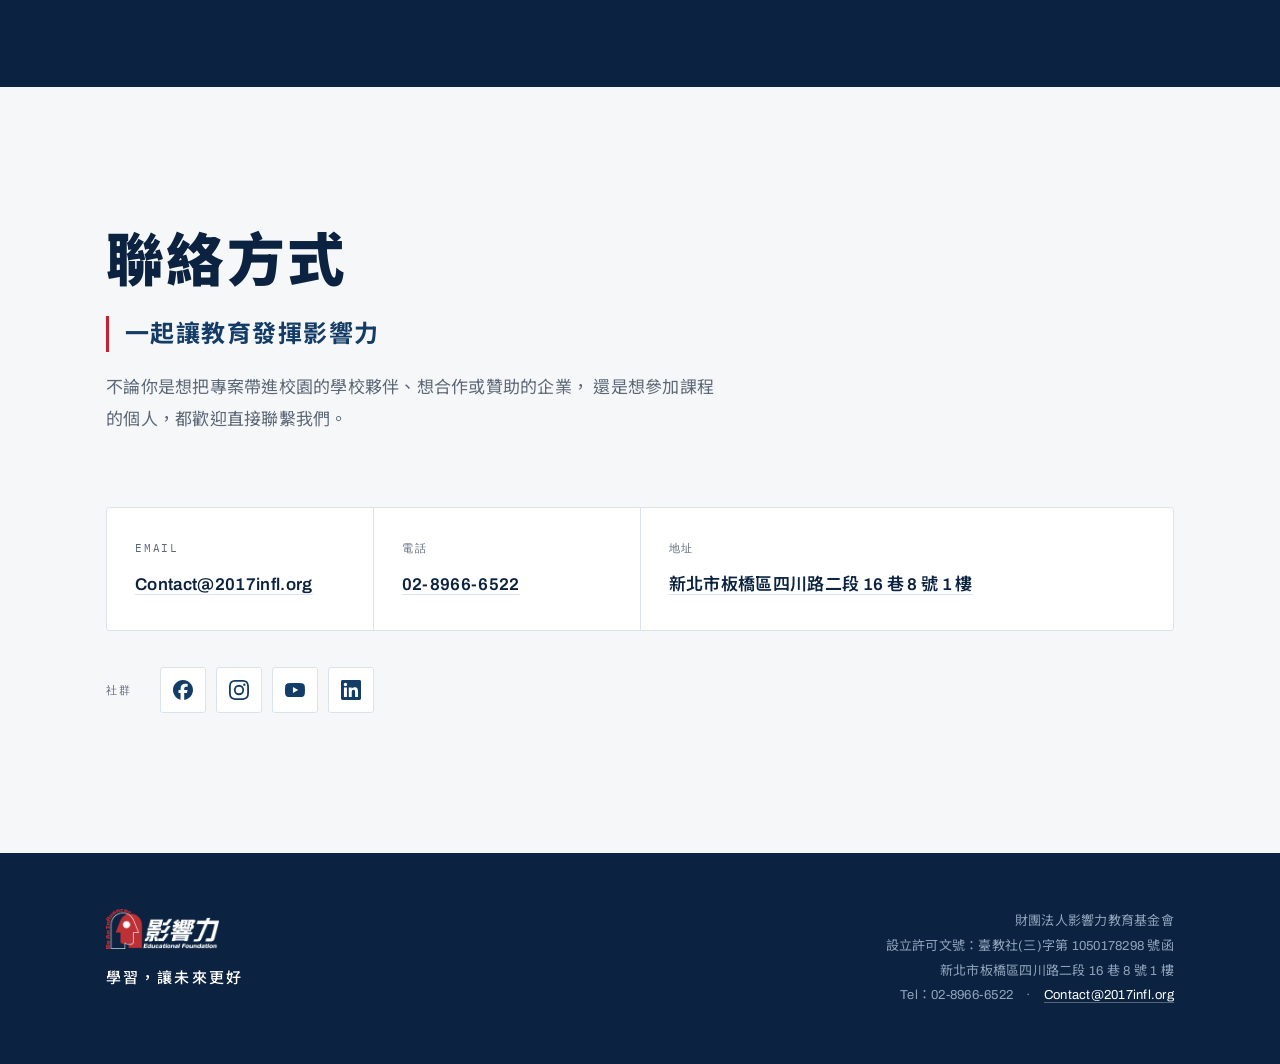
==== commit 4053c8d4: "同步 Wix：活動換成 9/24 場次，媒體報導新增兩則 最近活動 - 9/17 場已結束並移出 Wix 的 SCHEDULED，換成 9/24（四）The Resume Run - 報名網址一併更新" ====
--- a/index.html
+++ b/index.html
@@ -182,7 +182,7 @@
     </header>
 
     <ul class="evs">
-      <li class="ev reveal"><a class="ev__link" href="https://luma.com/bb8v6086" target="_blank" rel="noopener noreferrer"><img class="ev__img" src="./images/wix/4278bd02c3b14727a1cf5b3eff6ea4fa.webp" alt="" width="640" height="360" loading="lazy" decoding="async"><span class="ev__body"><span class="ev__tag">即將舉辦</span><time class="ev__date" datetime="2026-09-17T22:00+08:00">2026 年 9 月 17 日（四）22:00–23:00</time><span class="ev__t">The Resume Run 履歷共投公益企劃：一起投履歷！</span><span class="ev__desc">求職是一場馬拉松，不是短跑。多數人卡關的地方，不是不知道方法，而是遲遲沒有踏出第一步。《THE RESUME RUN 履歷共投計畫》邀請你在一小時內，跟著 Coach Chiao 一起檢視履歷、釐清方向，正式啟動你的求職起跑線。</span><span class="ev__place">線上會議（Google Meet）</span><span class="ev__more">活動詳情與報名 →</span></span></a></li>
+      <li class="ev reveal"><a class="ev__link" href="https://luma.com/xc91p2jd" target="_blank" rel="noopener noreferrer"><img class="ev__img" src="./images/wix/4278bd02c3b14727a1cf5b3eff6ea4fa.webp" alt="" width="640" height="360" loading="lazy" decoding="async"><span class="ev__body"><span class="ev__tag">即將舉辦</span><time class="ev__date" datetime="2026-09-24T22:00+08:00">2026 年 9 月 24 日（四）22:00–23:00</time><span class="ev__t">The Resume Run 履歷共投公益企劃：一起投履歷！</span><span class="ev__desc">求職是一場馬拉松，不是短跑。多數人卡關的地方，不是不知道方法，而是遲遲沒有踏出第一步。《THE RESUME RUN 履歷共投計畫》邀請你在一小時內，跟著 Coach Chiao 一起檢視履歷、釐清方向，正式啟動你的求職起跑線。</span><span class="ev__place">線上會議（Google Meet）</span><span class="ev__more">活動詳情與報名 →</span></span></a></li>
       <li class="ev reveal"><a class="ev__link" href="https://school.2017infl.org/events" target="_blank" rel="noopener noreferrer"><img class="ev__img" src="./images/wix/bff90b24acf74a3196a05bb78451337a.webp" alt="" width="640" height="360" loading="lazy" decoding="async"><span class="ev__body"><span class="ev__tag">即將舉辦</span><time class="ev__date" datetime="2026-10-15T14:00+08:00">2026 年 10 月 15 日（四）14:00–16:00</time><span class="ev__t">影響力講堂 #75－驅動未來組織的關鍵鑰匙：用人才黃金圈打造企業競爭力</span><span class="ev__place">集思北科大會議中心 2F 西特廳</span><span class="ev__more">活動詳情與報名 →</span></span></a></li>
     </ul>
 
@@ -201,9 +201,9 @@
     </header>
 
     <ul class="arts">
+      <li class="art reveal"><a class="art__link" href="https://tw.news.yahoo.com/%E6%B7%B1%E8%80%95%E4%BA%BA%E6%89%8D%E5%9F%B9%E8%82%B2%E9%80%BE20%E5%B9%B4-%E5%BD%B1%E9%9F%BF%E5%8A%9B%E6%95%99%E8%82%B2%E5%9F%BA%E9%87%91%E6%9C%83%E5%9F%B7%E8%A1%8C%E9%95%B7%E9%BB%83%E8%87%B3%E5%A0%AF%E6%88%90%E5%8F%B0%E7%81%A3%E9%A6%96%E4%BD%8D%E7%8D%B2%E8%81%98deloitte-university%E6%A6%AE%E8%AD%BD%E8%AC%9B%E5%B8%AB-042532890.html" target="_blank" rel="noopener noreferrer"><img class="art__img" src="./images/wix/0589993ae6e3450ebd37b228e4f9201f.webp" alt="" width="640" height="360" loading="lazy" decoding="async"><span class="art__body"><span class="art__t">深耕人才培育逾20年！影響力教育基金會執行長黃至堯成台灣首位獲聘Deloitte University榮譽講師</span><span class="art__meta"><span class="art__by">yahoo!新聞</span></span></span></a></li>
+      <li class="art reveal"><a class="art__link" href="https://babyou.me/be_an_influencer_20260916" target="_blank" rel="noopener noreferrer"><img class="art__img" src="./images/wix/5577eb42a5144373aa90fdb7a72f0704.webp" alt="" width="640" height="360" loading="lazy" decoding="async"><span class="art__body"><span class="art__t">不只拚手術，更拚人才！北榮外科13組設備展現訓練硬實力 完整團隊培育新世代醫師</span><span class="art__meta"><span class="art__by">babyou姊妹淘</span></span></span></a></li>
       <li class="art reveal"><a class="art__link" href="https://babyou.me/be_an_influencer_20260910" target="_blank" rel="noopener noreferrer"><img class="art__img" src="./images/wix/3e954b89d6b447e98adf3c137befb73b.avif" alt="" width="640" height="360" loading="lazy" decoding="async"><span class="art__body"><span class="art__t">10秒止血、超音波找公仔！北榮急診部用實作讓年輕醫師「先體驗再選擇」</span><span class="art__meta"><span class="art__by">babyou姊妹淘</span></span></span></a></li>
-      <li class="art reveal"><a class="art__link" href="https://tw.news.yahoo.com/%E9%81%B8%E7%A7%91%E5%89%8D%E5%85%88-%E8%A9%A6%E8%B5%B0-%E5%8C%97%E6%A6%AE%E5%85%A7%E7%A7%91%E5%85%AD%E5%A4%A7%E6%AC%A1%E5%B0%88%E7%A7%91%E9%AB%94%E9%A9%97-%E8%AE%93%E5%B9%B4%E8%BC%95%E9%86%AB%E5%B8%AB%E7%9C%8B%E8%A6%8B%E6%9C%AA%E4%BE%86-054050003.html" target="_blank" rel="noopener noreferrer"><img class="art__img" src="./images/wix/c796a130b6e647248287efb3073eb12d.webp" alt="" width="640" height="360" loading="lazy" decoding="async"><span class="art__body"><span class="art__t">選科前先「試走」！北榮內科六大次專科體驗　讓年輕醫師看見未來</span><span class="art__meta"><span class="art__by">Yahoo!新聞</span></span></span></a></li>
-      <li class="art reveal"><a class="art__link" href="https://today.line.me/tw/v3/article/zN8oRO6" target="_blank" rel="noopener noreferrer"><img class="art__img" src="./images/wix/c7d6fce09e0740fdb7e1c55946be9077.webp" alt="" width="640" height="360" loading="lazy" decoding="async"><span class="art__body"><span class="art__t">績效檢討變職場霸凌？《影響力講堂 x OM talk》勞動新制上路 律師揭企業管理「3大霸凌紅線」</span><span class="art__meta"><span class="art__by">LINE TODAY</span></span></span></a></li>
     </ul>
 
     <p class="press__more reveal">
